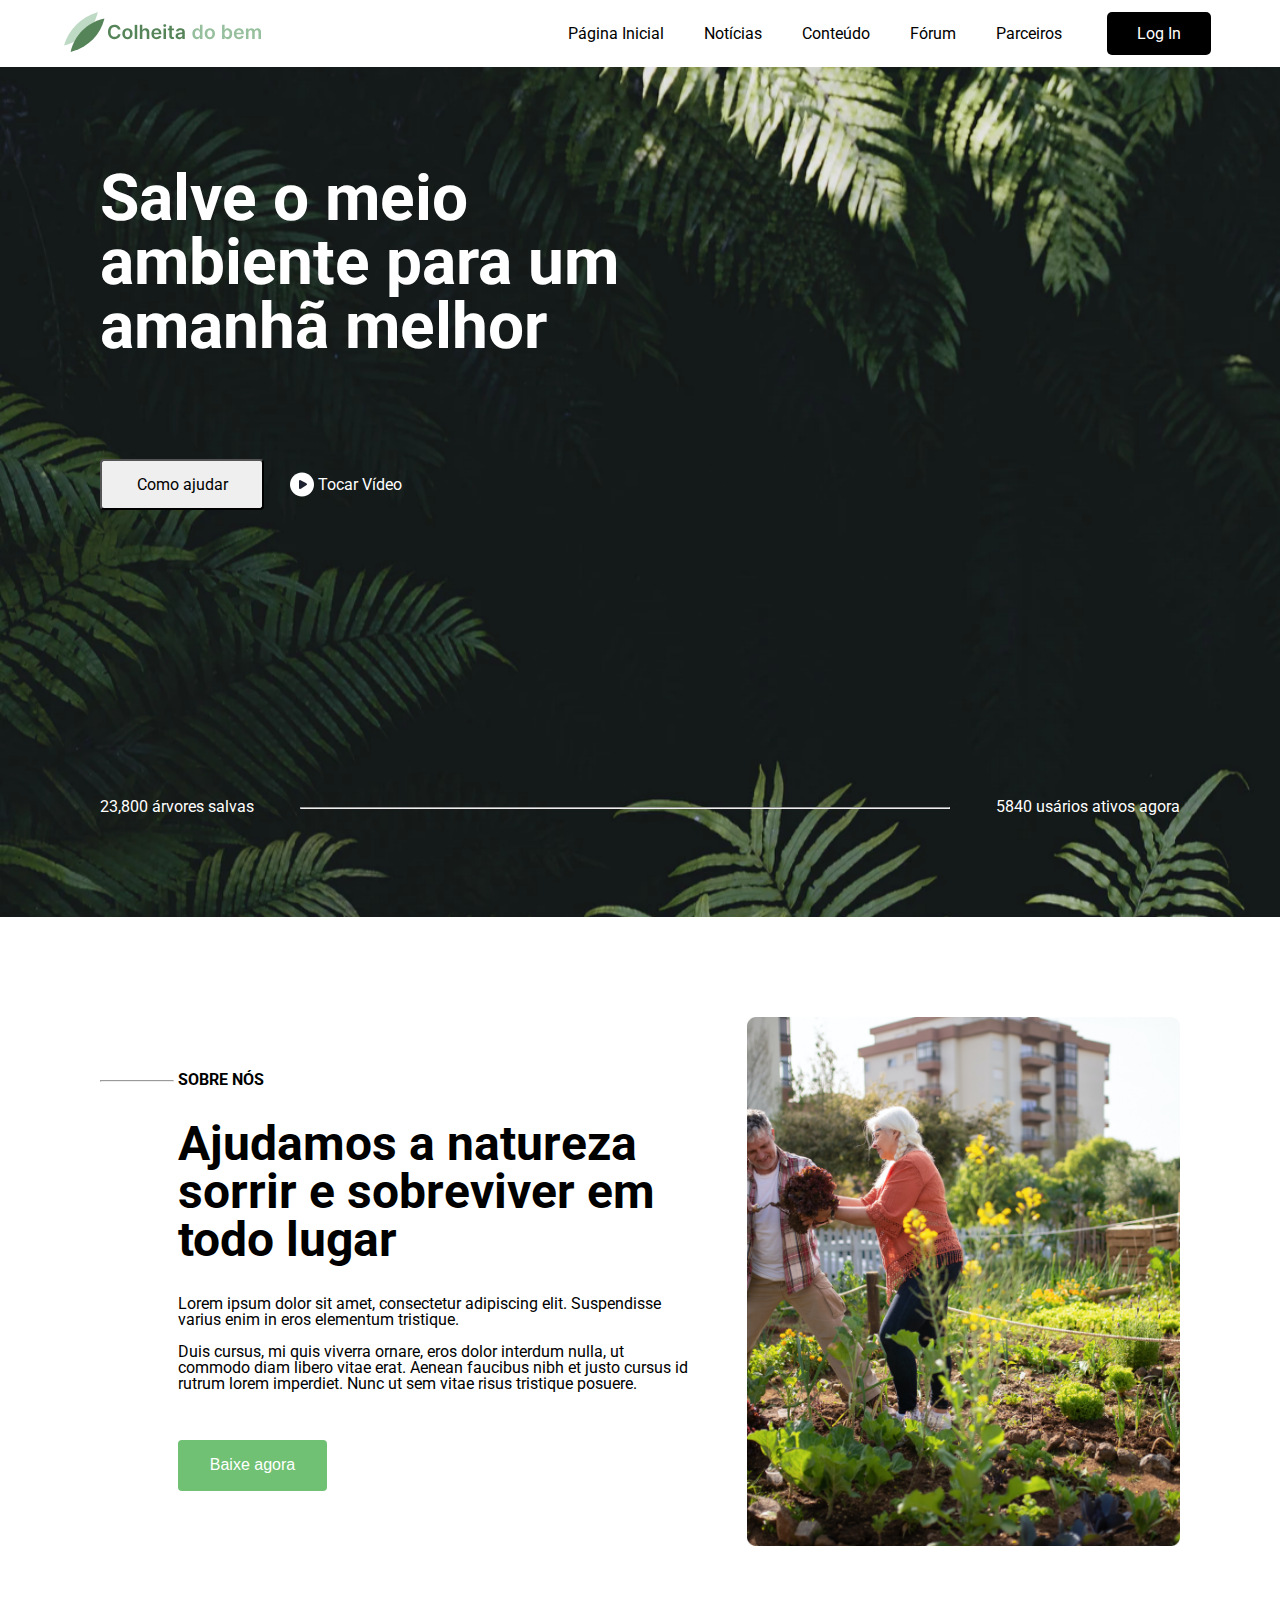
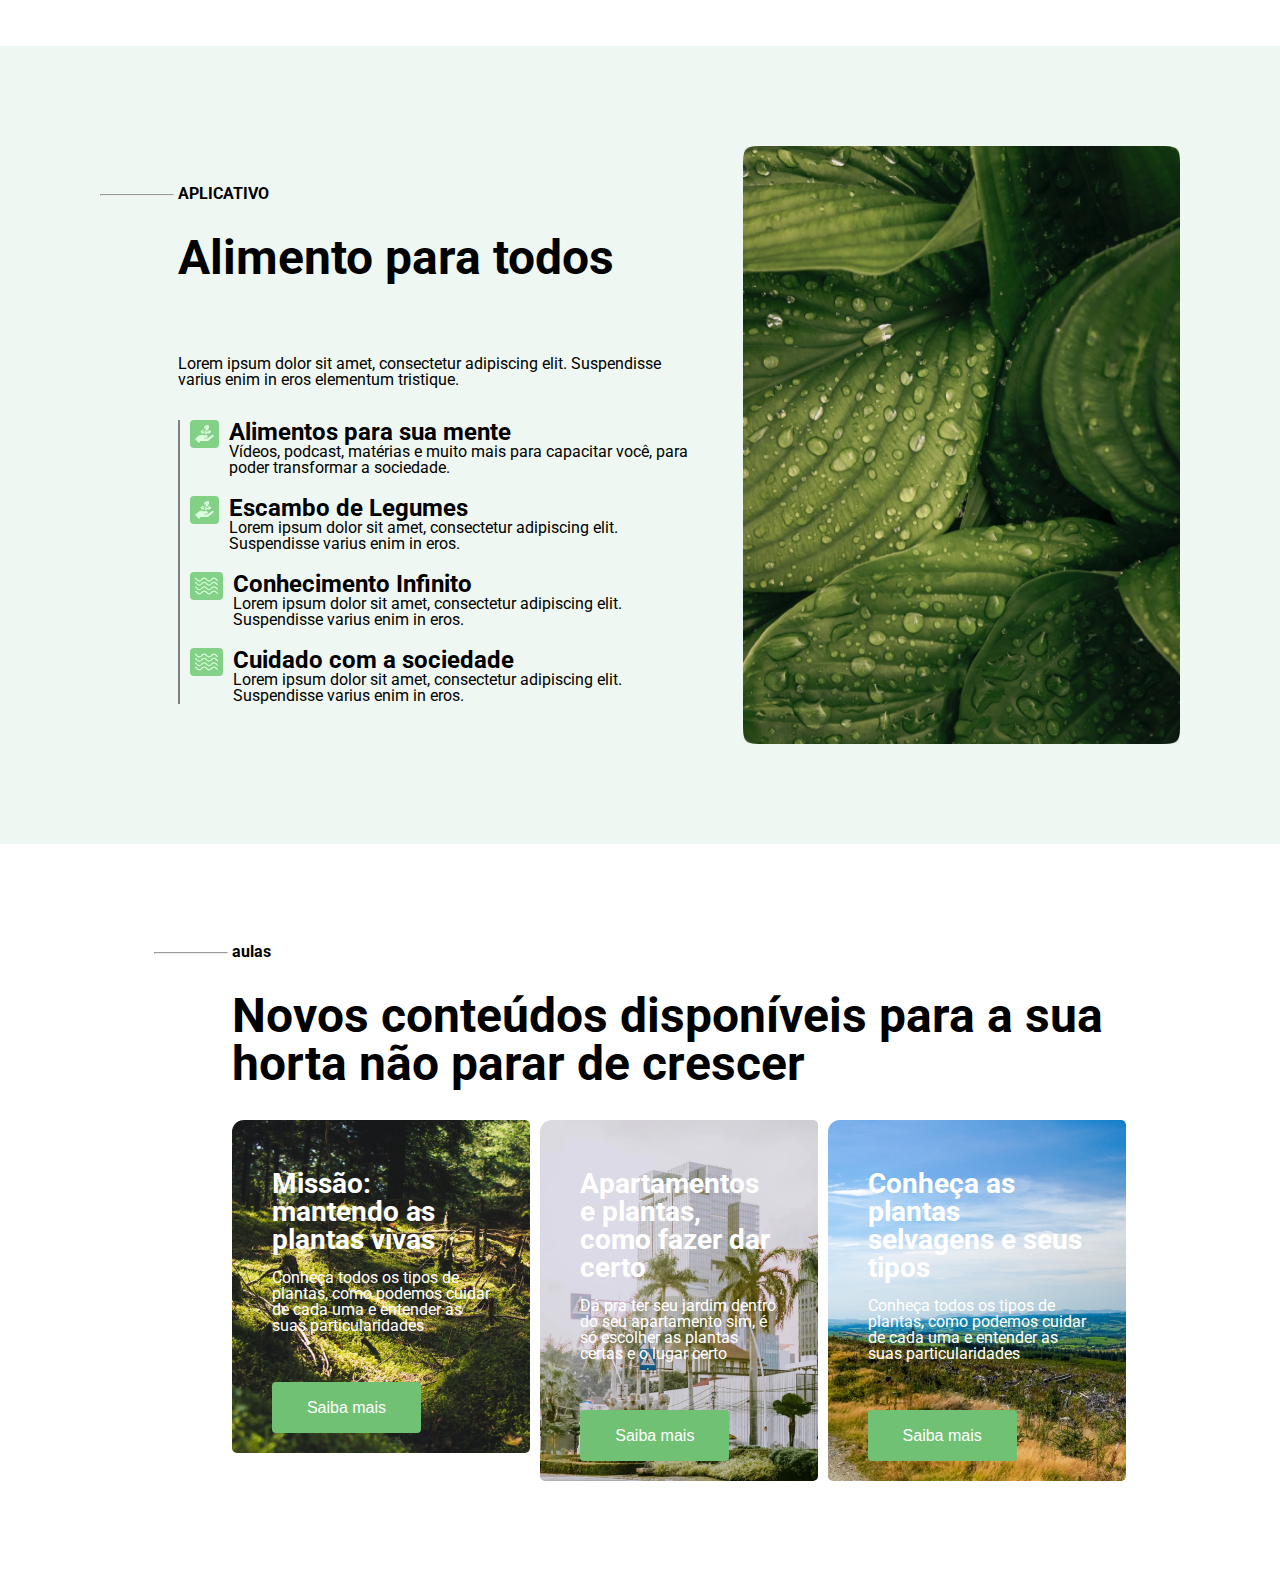
==== index.html @ b27b4b93 "initial commit" ====
<!DOCTYPE html>
<html lang="pt-br">

<head>
    <meta charset="UTF-8">
    <meta http-equiv="X-UA-Compatible" content="IE=edge">
    <meta name="viewport" content="width=device-width, initial-scale=1.0">
    <title>Colheita do Bem</title>
    <link rel="preconnect" href="https://fonts.googleapis.com">
    <link rel="preconnect" href="https://fonts.gstatic.com" crossorigin>
    <link href="https://fonts.googleapis.com/css2?family=Roboto:ital,wght@0,300;0,700;1,300;1,700&display=swap"
        rel="stylesheet">
    <link rel="stylesheet" href="./style/reset.css">
    <link rel="stylesheet" href="./style/style.css">
</head>

<body>
    <section class="header">
        <header>
            <div class="logo">
                <img src="./assets/logo.svg" alt="Colheita do Bem">
            </div>
            <nav class="header__menu__wrapper">
                <ul class="header__menu">
                    <li class="header__menu__item">Página Inicial</li>
                    <li class="header__menu__item">Notícias</li>
                    <li class="header__menu__item">Conteúdo</li>
                    <li class="header__menu__item">Fórum</li>
                    <li class="header__menu__item">Parceiros</li>
                    <li class="header__menu__item login">Log In</li>
                </ul>
            </nav>
        </header>
    </section>
    <section>
        <div class="hero__wrapper">
            <div class="hero">
                <h1>Salve o meio ambiente para um amanhã melhor</h1>
                <div class="hero__buttons">
                    <button>Como ajudar</button>
                    <button class="play_video">
                        <img src="./assets/play_icon.svg" alt="">
                        Tocar Vídeo
                    </button>
                </div>
            </div>
            <div class="hero__line">
                <p>23,800 árvores salvas</p>
                <hr width="60%">
                <p>5840 usários ativos agora</p>
            </div>
        </div>
    </section>
    <section class="sobre-nos__wrapper">
        <div class="sobre-nos">
            <div class="respiro">
                <hr width="72px">
            </div>
            <div class="sobre-nos__textos">
                <h3>SOBRE NÓS</h3>
                <h1>Ajudamos a natureza sorrir e sobreviver em todo lugar</h1>
                <p>Lorem ipsum dolor sit amet, consectetur adipiscing elit. Suspendisse varius enim in eros elementum
                    tristique.</p>
                <br>
                <p>Duis cursus, mi quis viverra ornare, eros dolor interdum nulla, ut commodo diam libero vitae erat.
                    Aenean faucibus nibh et justo cursus id rutrum lorem imperdiet. Nunc ut sem vitae risus tristique
                    posuere.</p>
                <button>Baixe agora</button>
            </div>

        </div>
        <div class="sobre-nos__imagem">
            <img src="./assets/foto-sobre-nos.png" alt="Idosa caucasiana segurando um pé de alface">
        </div>
    </section>
    <section class="aplicativo__wrapper">
        <div class="aplicativo">
            <div class="respiro">
                <hr width="72px">
            </div>
            <div class="aplicativo__textos">
                <h3>APLICATIVO</h3>
                <h1>Alimento para todos</h1>
                <p>Lorem ipsum dolor sit amet, consectetur adipiscing elit. Suspendisse varius enim in eros elementum
                    tristique.</p>
                <ul>
                    <li><img src="./assets/plant-icon.svg" alt="">
                        <div class="aplicativo__textos__item">
                            <h4>Alimentos para sua mente</h4><span>Vídeos, podcast, matérias e muito mais para capacitar
                                você, para poder transformar a sociedade.</span>
                        </div>
                    </li>
                    <li><img src="./assets/plant-icon.svg" alt="">
                        <div class="aplicativo__textos__item">
                            <h4>Escambo de Legumes</h4><span>Lorem ipsum dolor sit amet, consectetur adipiscing elit.
                                Suspendisse varius enim in eros.</span>
                        </div>
                    </li>
                    <li><img src="./assets/water-icon.svg" alt="">
                        <div class="aplicativo__textos__item">
                            <h4>Conhecimento Infinito</h4><span>Lorem ipsum dolor sit amet, consectetur adipiscing elit.
                                Suspendisse varius enim in eros.</span>
                        </div>
                    </li>
                    <li><img src="./assets/water-icon.svg" alt="">
                        <div class="aplicativo__textos__item">
                            <h4>Cuidado com a sociedade</h4><span>Lorem ipsum dolor sit amet, consectetur adipiscing elit.
                                Suspendisse varius enim in eros.</span>
                        </div>
                    </li>
                </ul>
            </div>

        </div>
        <div class="aplicativo__imagem">
            <img src="./assets/fotos_aplicativo.png" alt="Folhas verde escuras com gotas de água">
        </div>
    </section>
    <section class="aulas__wrapper">
        <div class="aulas">
            <div class="respiro">
                <hr width="72px">
            </div>
            <div class="aulas__textos">
                <h3>aulas</h3>
                <h1>Novos conteúdos disponíveis para a sua horta não parar de crescer</h1>
                
                <ul>
                    <li>
                        <div class="aulas__textos__item aula1">
                            <h4>Missão: mantendo as plantas vivas</h4>
                            <p>Conheça todos os tipos de plantas, como podemos cuidar de cada uma e entender as suas particularidades</p>
                                <button>Saiba mais</button>
                        </div>
                    </li>
                    <li>
                        <div class="aulas__textos__item aula2">
                            <h4>Apartamentos e plantas, como fazer dar certo</h4>
                            <p>Dá pra ter seu jardim dentro do seu apartamento sim, é só escolher as plantas certas e o lugar certo</p>
                                <button>Saiba mais</button>
                        </div>
                    </li>
                    <li>
                        <div class="aulas__textos__item aula3">
                            <h4>Conheça as plantas selvagens e seus tipos</h4>
                            <p>Conheça todos os tipos de plantas, como podemos cuidar de cada uma e entender as suas particularidades</p>
                                <button>Saiba mais</button>
                        </div>
                    </li>
                </ul>
            </div>

        </div>
    </section>
    <section></section>
    <section></section>
    <section></section>
    <section></section>
    <section class="footer"></section>
</body>

</html>
---- style/style.css ----
body {
    font-family: 'Roboto', sans-serif;
}

header {
    display: flex;
    width: 90%;
    height: 67px;
    justify-content: space-between;
    align-items: center;

}

.header {
    display: flex;
    justify-content: center;
}

.header__menu {
    display: flex;
    gap: 40px;
}

.header__menu__item {
    text-decoration: none;
    list-style: none;
    display: flex;
    align-items: center;
}

.header__menu__item.login {
    background-color: black;
    color: #FFF;
    margin: 5px;
    border-radius: 5px;
    width: 104px;
    height: 43px;
    justify-content: center;

}

/* HERO */
.hero__wrapper {
    background-image: url('../assets/bg_image.png');
    height: 650px;
    background-size: cover;
    background-repeat: no-repeat;
    display: flex;
    flex-direction: column;
    justify-content: space-between;
}

.hero h1 {
    font-size: 64px;
    width: 640px;
    color: #FFF;
    font-weight: 700;
    margin-bottom: 100px;
}

.hero button {
    font-size: 16px;
    width: 164px;
    height: 51px;
    font-family: 'Roboto';
    border-radius: 4px;
}

.hero .hero__buttons {
    display: flex;
}

.hero button.play_video {
    background: none;
    color: #FFF;
    border: none;
    display: inline-flex;
    align-items: center;
    justify-content: center;
    gap: 4px;

}

.hero__wrapper {
    padding: 100px;
}

.hero__line {
    display: flex;
    color: #FFF;
}

/* SOBRE NÓS  e APLICATIVO*/
.sobre-nos__wrapper,
.aplicativo__wrapper, .aulas__wrapper {
    display: flex;
    justify-content: center;
    gap: 5%;
    padding: 100px;
    align-items: center;
}

.sobre-nos,
.aplicativo, .aulas {
    display: flex;
    height: fit-content;
    width: 60%;
}

.sobre-nos__textos h3,
.aplicativo__textos h3,
.aulas__textos h3 {
    font-size: 16px;
    font-weight: 700;
    margin-bottom: 32px;
}

.sobre-nos__textos h1,
.aplicativo__textos h1,
.aulas__textos h1 {
    font-size: 48px;
    font-weight: 700;
    margin-bottom: 32px;
}

.sobre-nos__textos p,
.aplicativo__textos p,
.aulas__textos p {
    font-size: 16px;
}

.sobre-nos__textos button,
.aulas__textos button {
    background: #70C174;
    color: #FFF;
    border: none;
    width: 149px;
    height: 51px;
    font-size: 16px;
    border-radius: 4px;
    margin-top: 48px;
}

.sobre-nos__imagem, .aplicativo__imagem, .aulas__imagem{
    display: flex;
}
.sobre-nos__imagem img, .aplicativo__imagem img{
    width: 100%;
}

.aplicativo__wrapper {
    background-color: #EFF7F2;
    ;
}

.aplicativo__textos ul {
    border-left: 2px solid grey;
    display: flex;
    gap: 20px;
    flex-direction: column;
    padding-left: 10px;
}

.aplicativo__textos img {
    color: #FFF;
    background-color: #83D187;
    height: 18px;
    padding: 5px;
    border-radius: 4px;
}

.aplicativo__textos li {
    display: flex;
    gap: 10px;
}

.aplicativo__textos__item h4 {
    font-weight: 700;
    font-size: 24px;
}

.aplicativo__textos__item span {
    font-size: 16px;
}
.aplicativo__textos h1{
    margin-bottom: 74px;
}
.aplicativo__textos p{
    margin-bottom: 32px;
}

.respiro {
    margin-right: 4px;
}

.aulas__textos ul{
    display: flex;
    gap: 10px;
}
.aulas__textos li {
    color: #FFF;
}
.aula1{
    background-image: url(../assets/aula1.png);
}
.aula2{
    background-image: url(../assets/aula2.png);
}
.aula3{
    background-image: url(../assets/aula3.png);
}

.aulas{
    width: 90%;
}
.aulas__textos__item{
    padding: 50px 40px 20px;
    border-radius: 5px;
}
.aulas__textos__item h4{
    font-size: 28px;
    font-weight: 700;
    margin-bottom: 16px;
}
.aulas__textos__item p{
    font-size: 16px;
}
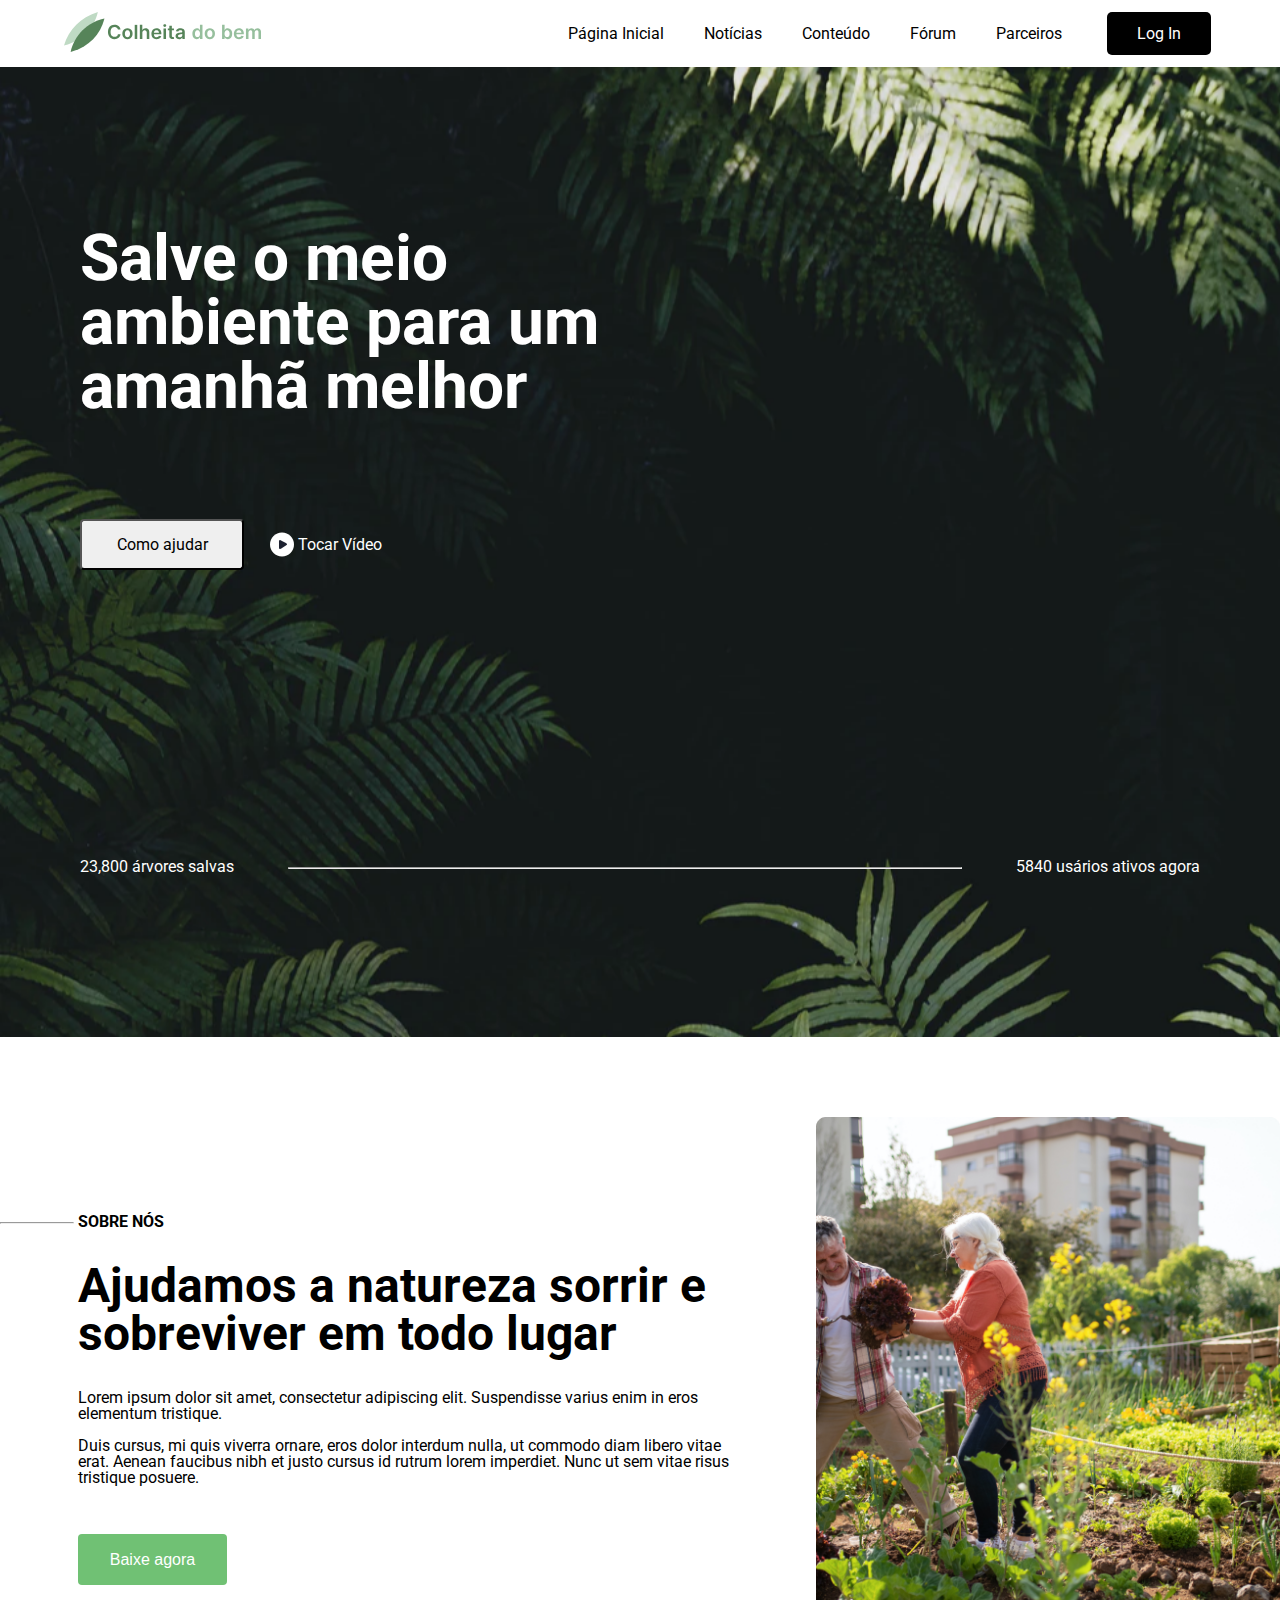
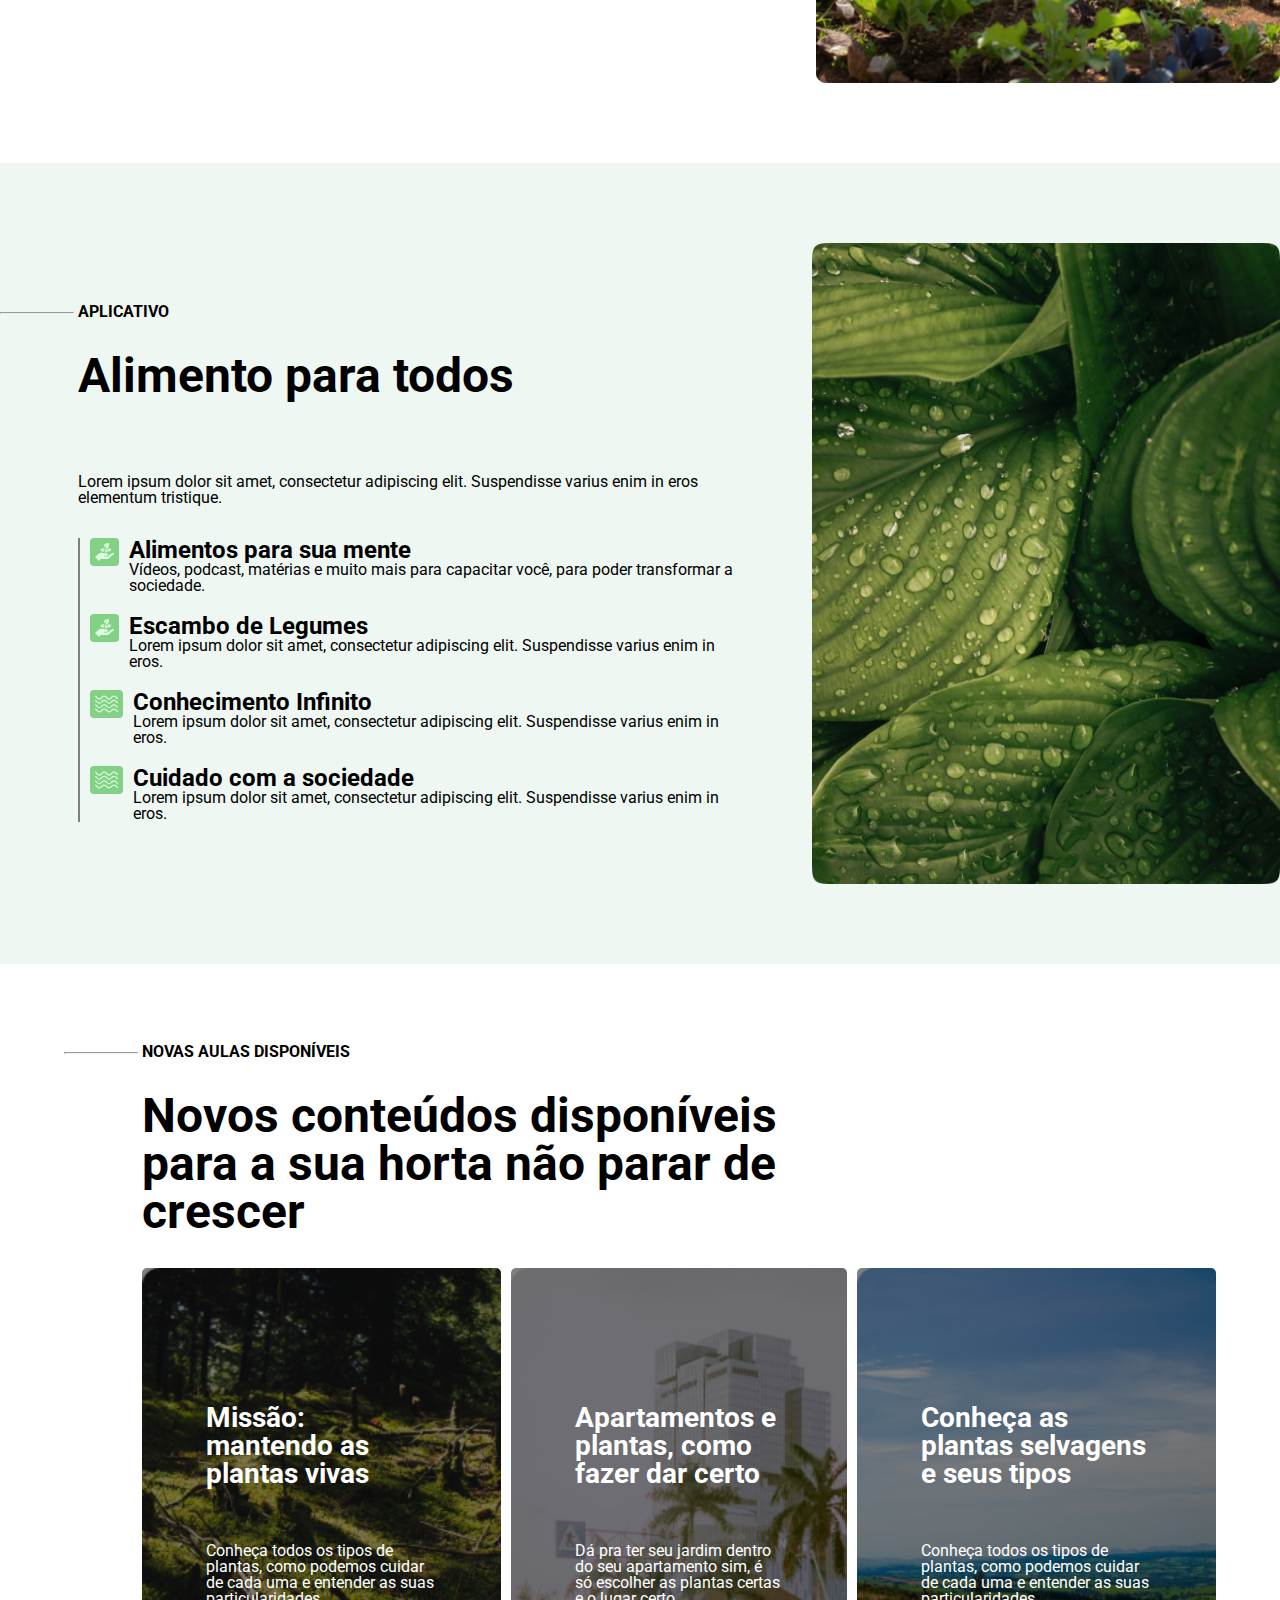
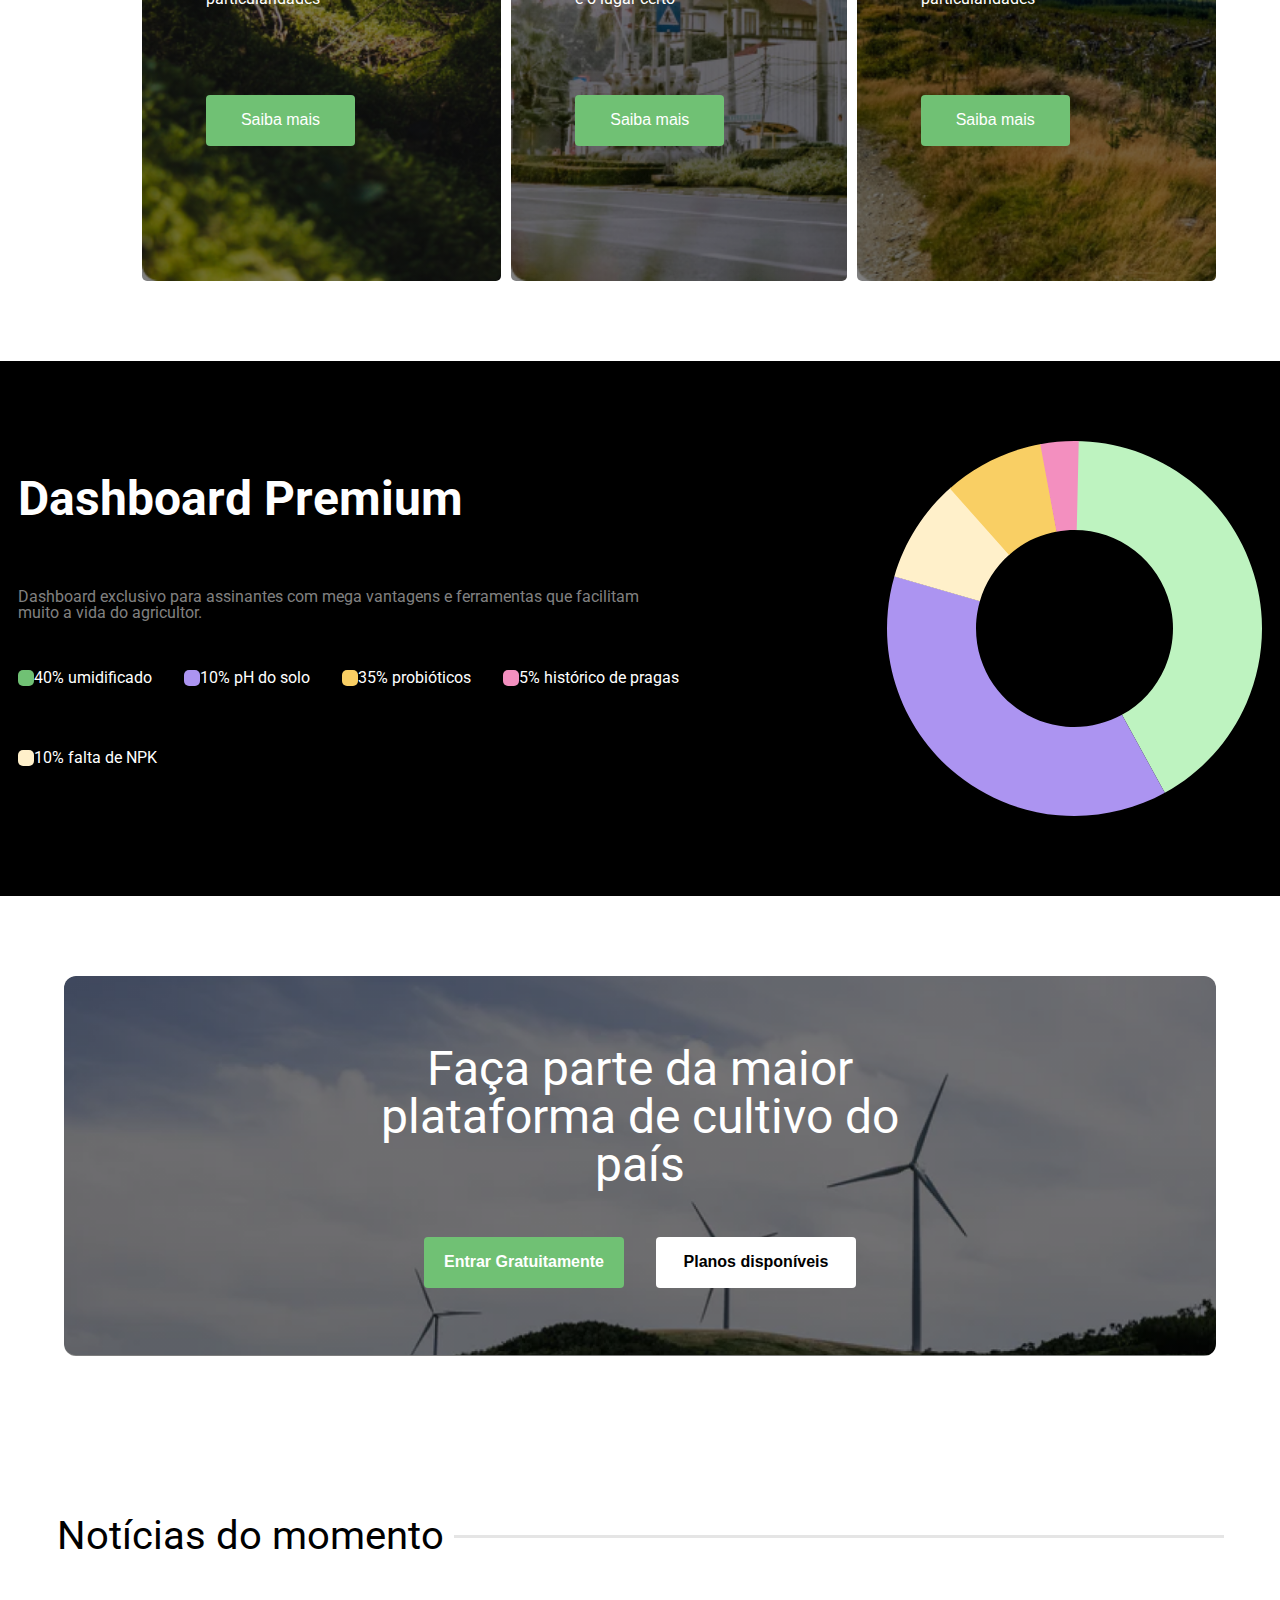
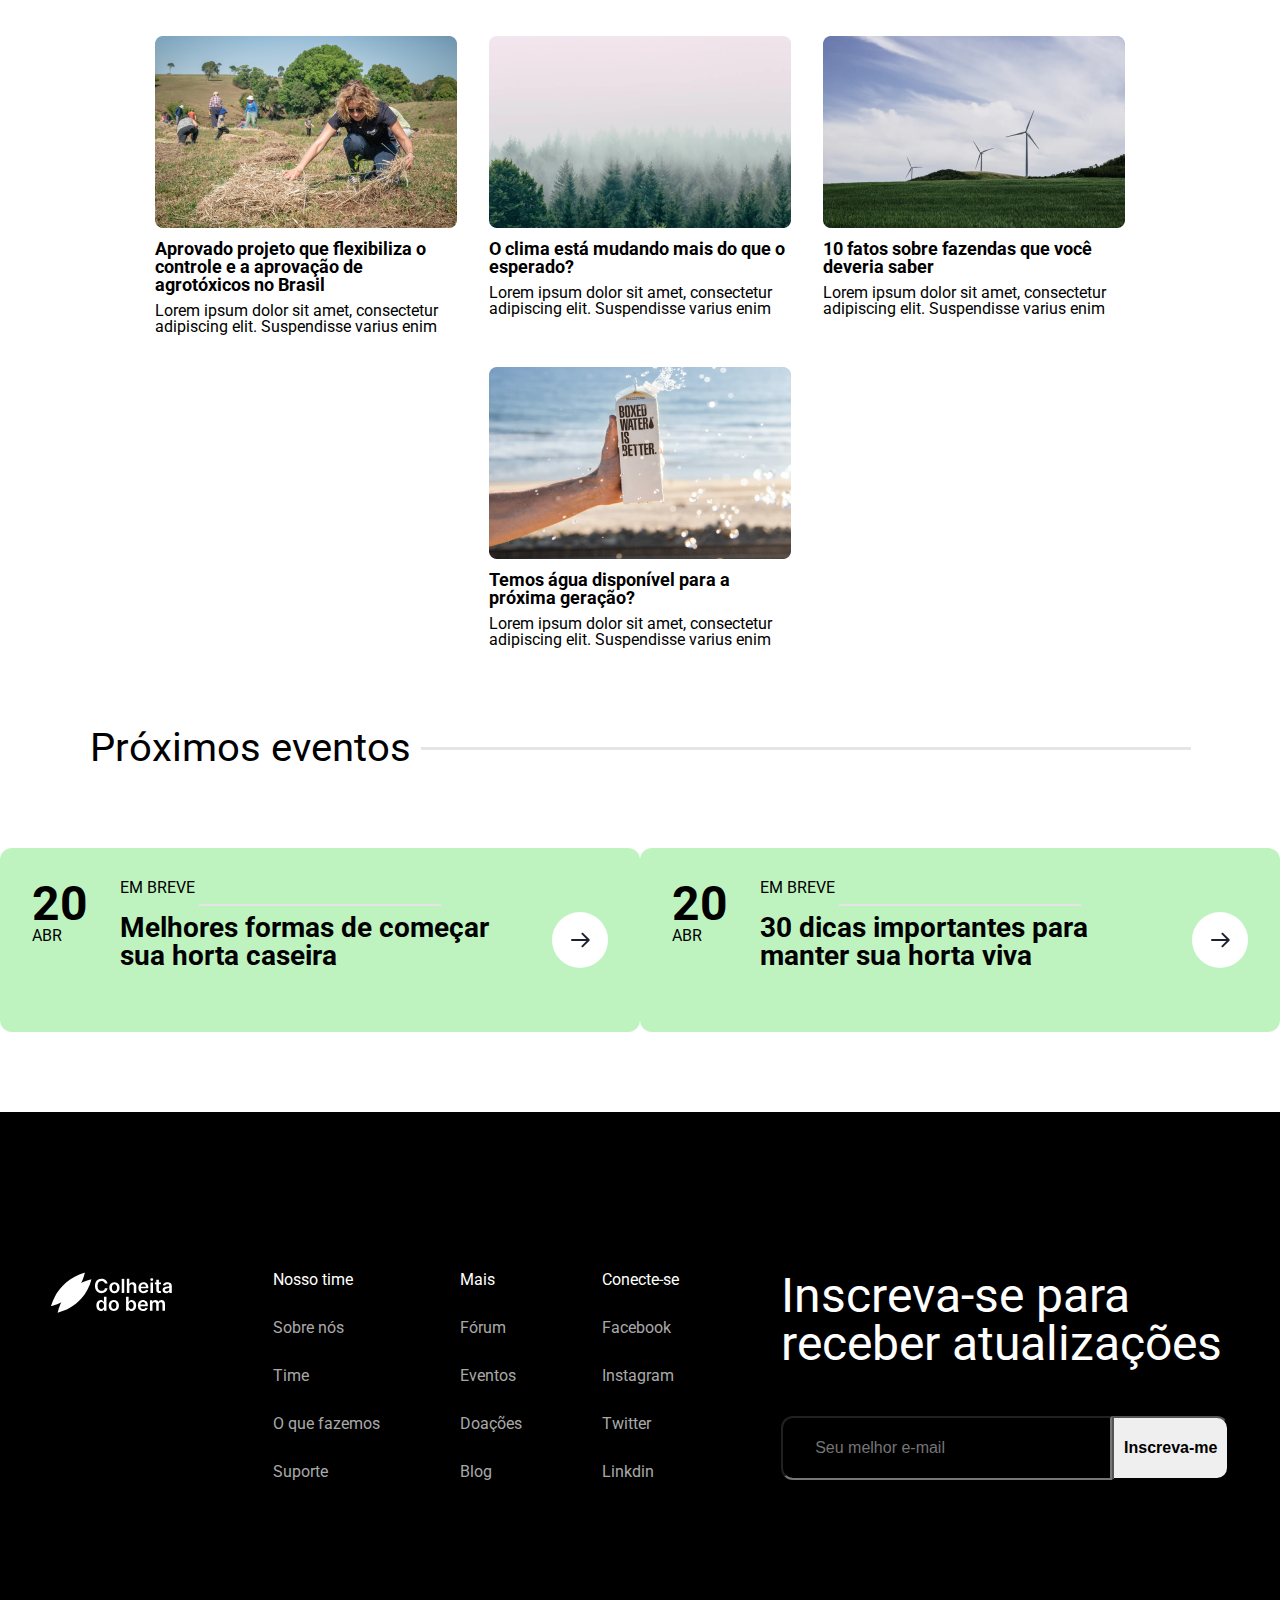
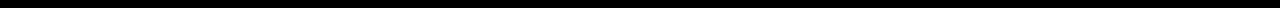
==== commit 9903aefc: "primeira pagina finalizando front" ====
--- a/index.html
+++ b/index.html
@@ -104,7 +104,8 @@
                     </li>
                     <li><img src="./assets/water-icon.svg" alt="">
                         <div class="aplicativo__textos__item">
-                            <h4>Cuidado com a sociedade</h4><span>Lorem ipsum dolor sit amet, consectetur adipiscing elit.
+                            <h4>Cuidado com a sociedade</h4><span>Lorem ipsum dolor sit amet, consectetur adipiscing
+                                elit.
                                 Suspendisse varius enim in eros.</span>
                         </div>
                     </li>
@@ -122,29 +123,32 @@
                 <hr width="72px">
             </div>
             <div class="aulas__textos">
-                <h3>aulas</h3>
+                <h3>NOVAS AULAS DISPONÍVEIS</h3>
                 <h1>Novos conteúdos disponíveis para a sua horta não parar de crescer</h1>
-                
+
                 <ul>
                     <li>
                         <div class="aulas__textos__item aula1">
                             <h4>Missão: mantendo as plantas vivas</h4>
-                            <p>Conheça todos os tipos de plantas, como podemos cuidar de cada uma e entender as suas particularidades</p>
-                                <button>Saiba mais</button>
+                            <p>Conheça todos os tipos de plantas, como podemos cuidar de cada uma e entender as suas
+                                particularidades</p>
+                            <button>Saiba mais</button>
                         </div>
                     </li>
                     <li>
                         <div class="aulas__textos__item aula2">
                             <h4>Apartamentos e plantas, como fazer dar certo</h4>
-                            <p>Dá pra ter seu jardim dentro do seu apartamento sim, é só escolher as plantas certas e o lugar certo</p>
-                                <button>Saiba mais</button>
+                            <p>Dá pra ter seu jardim dentro do seu apartamento sim, é só escolher as plantas certas e o
+                                lugar certo</p>
+                            <button>Saiba mais</button>
                         </div>
                     </li>
                     <li>
                         <div class="aulas__textos__item aula3">
                             <h4>Conheça as plantas selvagens e seus tipos</h4>
-                            <p>Conheça todos os tipos de plantas, como podemos cuidar de cada uma e entender as suas particularidades</p>
-                                <button>Saiba mais</button>
+                            <p>Conheça todos os tipos de plantas, como podemos cuidar de cada uma e entender as suas
+                                particularidades</p>
+                            <button>Saiba mais</button>
                         </div>
                     </li>
                 </ul>
@@ -152,11 +156,170 @@
 
         </div>
     </section>
-    <section></section>
-    <section></section>
-    <section></section>
-    <section></section>
-    <section class="footer"></section>
+    <section class="dashboard__wrapper">
+        <div class="dashboard">
+            <div class="dashboard__textos">
+                <h1>Dashboard Premium</h1>
+                <p>Dashboard exclusivo para assinantes com mega vantagens e ferramentas que facilitam muito a vida do
+                    agricultor.</p>
+                <ul>
+                    <li class="dashboard__textos__item">
+                        <div class="dashboard___item__spam spam1">
+                        </div> 40% umidificado
+                    </li>
+                    <li class="dashboard__textos__item">
+                        <div class="dashboard___item__spam spam2">
+                        </div> 10% pH do solo
+                    </li>
+                    <li class="dashboard__textos__item">
+                        <div class="dashboard___item__spam spam3">
+                        </div> 35% probióticos
+                    </li>
+                    <li class="dashboard__textos__item">
+                        <div class="dashboard___item__spam spam4">
+                        </div> 5% histórico de pragas
+                    </li>
+                    <li class="dashboard__textos__item">
+                        <div class="dashboard___item__spam spam5">
+                        </div> 10% falta de NPK
+                    </li>
+                </ul>
+            </div>
+            <div class="dashboard__imagem">
+                <img src="./assets/Chart.svg" alt="">
+            </div>
+        </div>
+    </section>
+    <section class="planos__wrapper">
+        <div class="planos">
+            <h1>Faça parte da maior plataforma de cultivo do país</h1>
+            <div class="planos__botoes">
+                <button>
+                    Entrar Gratuitamente
+                </button>
+                <button>
+                    Planos disponíveis
+                </button>
+            </div>
+        </div>
+    </section>
+    <section class="noticias__wrapper">
+        <div class="noticias__header">
+            <h1>
+                Notícias do momento
+            </h1>
+            <hr width="60%" color="#E5E5E5">
+        </div>
+        <div class="noticias__thumb">
+            <ul>
+                <li>
+                    <a href="">
+                        <img src="./assets/thumbnail1.png" alt="">
+                        <h2>Aprovado projeto que flexibiliza o controle e a aprovação de agrotóxicos no Brasil</h2>
+                        <p>Lorem ipsum dolor sit amet, consectetur adipiscing elit. Suspendisse varius enim</p>
+                    </a>
+                </li>
+                <li>
+                    <a href="">
+                        <img src="./assets/thumbnail2.png" alt="">
+                        <h2>O clima está mudando mais do que o esperado? </h2>
+                        <p>Lorem ipsum dolor sit amet, consectetur adipiscing elit. Suspendisse varius enim</p>
+                    </a>
+                </li>
+                <li>
+                    <a href="">
+                        <img src="./assets/thumbnail3.png" alt="">
+                        <h2>10 fatos sobre fazendas que você deveria saber</h2>
+                        <p>Lorem ipsum dolor sit amet, consectetur adipiscing elit. Suspendisse varius enim</p>
+                    </a>
+                </li>
+                <li>
+                    <a href="">
+                        <img src="./assets/thumbnail4.png" alt="">
+                        <h2>Temos água disponível para a próxima geração?</h2>
+                        <p>Lorem ipsum dolor sit amet, consectetur adipiscing elit. Suspendisse varius enim</p>
+                    </a>
+                </li>
+            </ul>
+        </div>
+    </section>
+    <section class="eventos__wrapper">
+        <div class="eventos">
+            <h1>
+                Próximos eventos
+            </h1>
+            <hr width="60%" color="#E5E5E5">
+        </div>
+        <div class="eventos__cards">
+            <div class="evento__cards__item">
+                <div class="card__data">
+                    <p class="card__data__dia">20</p>
+                    <p class="card__data__mes">ABR</p>
+                </div>
+                <div class="card__evento">
+                    <div class="embreve">
+                        <p>EM BREVE</p>
+                        <hr width="60%" color="#E5E5E5">
+                    </div>
+                    <h2>Melhores formas de começar sua horta caseira</h2>
+                </div>
+                <div class="card__botao">
+                    <img src="./assets/arrow-button.svg" alt="">
+                </div>
+            </div>
+            <div class="evento__cards__item">
+                <div class="card__data">
+                    <p class="card__data__dia">20</p>
+                    <p class="card__data__mes">ABR</p>
+                </div>
+                <div class="card__evento">
+                    <div class="embreve">
+                        <p>EM BREVE</p>
+                        <hr width="60%" color="#E5E5E5">
+                    </div>
+                    <h2>30 dicas importantes para manter sua horta viva</h2>
+                </div>
+                <div class="card__botao">
+                    <img src="./assets/arrow-button.svg" alt="">
+                </div>
+            </div>
+        </div>
+    </section>
+    <section class="footer">
+        <div class="logo">
+            <img src="./assets/logo-branco.svg" alt="">
+        </div>
+        <div class="mapa">
+            <ul>
+                <li>Nosso time</li>
+                <li>Sobre nós</li>
+                <li>Time</li>
+                <li>O que fazemos</li>
+                <li>Suporte</li>
+            </ul>
+            <ul>
+                <li>Mais</li>
+                <li>Fórum</li>
+                <li>Eventos</li>
+                <li>Doações</li>
+                <li>Blog</li>
+            </ul>
+            <ul>
+                <li>Conecte-se</li>
+                <li>Facebook</li>
+                <li>Instagram</li>
+                <li>Twitter</li>
+                <li>Linkdin</li>
+            </ul>
+        </div>
+        <div class="newsletter">
+            <h2>Inscreva-se para receber atualizações</h2>
+            <div class="input">
+                <input type="text" placeholder="Seu melhor e-mail">
+                <button>Inscreva-me</button>
+            </div>
+        </div>
+    </section>
 </body>
 
 </html>--- a/style/style.css
+++ b/style/style.css
@@ -48,6 +48,8 @@
     display: flex;
     flex-direction: column;
     justify-content: space-between;
+    padding: 10em 5em;
+
 }
 
 .hero h1 {
@@ -81,10 +83,6 @@
 
 }
 
-.hero__wrapper {
-    padding: 100px;
-}
-
 .hero__line {
     display: flex;
     color: #FFF;
@@ -92,16 +90,21 @@
 
 /* SOBRE NÓS  e APLICATIVO*/
 .sobre-nos__wrapper,
-.aplicativo__wrapper, .aulas__wrapper {
+.aplicativo__wrapper,
+.aulas__wrapper,
+.dashboard__wrapper,
+.planos__wrapper {
     display: flex;
     justify-content: center;
     gap: 5%;
-    padding: 100px;
+    padding: 5em 0;
     align-items: center;
 }
 
 .sobre-nos,
-.aplicativo, .aulas {
+.aplicativo,
+.aulas,
+.dashboard {
     display: flex;
     height: fit-content;
     width: 60%;
@@ -117,7 +120,8 @@
 
 .sobre-nos__textos h1,
 .aplicativo__textos h1,
-.aulas__textos h1 {
+.aulas__textos h1,
+.dashboard__textos h1 {
     font-size: 48px;
     font-weight: 700;
     margin-bottom: 32px;
@@ -125,12 +129,14 @@
 
 .sobre-nos__textos p,
 .aplicativo__textos p,
-.aulas__textos p {
+.aulas__textos p,
+.dashboard__textos p {
     font-size: 16px;
 }
 
 .sobre-nos__textos button,
-.aulas__textos button {
+.aulas__textos button,
+.planos__botoes button {
     background: #70C174;
     color: #FFF;
     border: none;
@@ -141,10 +147,16 @@
     margin-top: 48px;
 }
 
-.sobre-nos__imagem, .aplicativo__imagem, .aulas__imagem{
-    display: flex;
-}
-.sobre-nos__imagem img, .aplicativo__imagem img{
+.sobre-nos__imagem,
+.aplicativo__imagem,
+.aulas__imagem,
+.dashboard__imagem {
+    display: flex;
+}
+
+.sobre-nos__imagem img,
+.aplicativo__imagem img,
+.dashboard__imagem img {
     width: 100%;
 }
 
@@ -182,10 +194,12 @@
 .aplicativo__textos__item span {
     font-size: 16px;
 }
-.aplicativo__textos h1{
+
+.aplicativo__textos h1 {
     margin-bottom: 74px;
 }
-.aplicativo__textos p{
+
+.aplicativo__textos p {
     margin-bottom: 32px;
 }
 
@@ -193,35 +207,311 @@
     margin-right: 4px;
 }
 
-.aulas__textos ul{
+.aulas__textos ul {
     display: flex;
     gap: 10px;
 }
+
 .aulas__textos li {
     color: #FFF;
 }
-.aula1{
-    background-image: url(../assets/aula1.png);
-}
-.aula2{
-    background-image: url(../assets/aula2.png);
-}
-.aula3{
-    background-image: url(../assets/aula3.png);
-}
-
-.aulas{
+
+.aulas__textos h1 {
+    width: 60%;
+}
+
+.aula1 {
+    background-image: linear-gradient(rgba(0, 0, 0, 0.5),
+            rgba(0, 0, 0, 0.5)), url(../assets/aula1.png);
+}
+
+.aula2 {
+    background-image: linear-gradient(rgba(0, 0, 0, 0.5),
+            rgba(0, 0, 0, 0.5)), url(../assets/aula2.png);
+}
+
+.aula3 {
+    background-image: linear-gradient(rgba(0, 0, 0, 0.5),
+            rgba(0, 0, 0, 0.5)), url(../assets/aula3.png);
+}
+
+.aulas {
     width: 90%;
 }
-.aulas__textos__item{
-    padding: 50px 40px 20px;
+
+.aulas__textos__item {
     border-radius: 5px;
-}
-.aulas__textos__item h4{
+    background-size: cover;
+    background-repeat: no-repeat;
+    height: 421px;
+    padding: 6em 4em;
+    display: flex;
+    flex-direction: column;
+    justify-content: space-evenly;
+}
+
+.aulas__textos__item h4 {
     font-size: 28px;
     font-weight: 700;
     margin-bottom: 16px;
 }
-.aulas__textos__item p{
-    font-size: 16px;
-}+
+.aulas__textos__item p {
+    font-size: 16px;
+}
+
+/* DASHBOARD */
+.dashboard__wrapper {
+    background-color: #000;
+    color: #FFF;
+    justify-content: space-between;
+}
+
+.dashboard {
+    justify-content: space-around;
+    width: 100%;
+}
+
+.dashboard__textos {
+    display: flex;
+    flex-direction: column;
+    justify-content: space-evenly;
+}
+
+.dashboard__textos p {
+    width: 80%;
+    color: grey;
+}
+
+.dashboard__textos ul {
+    display: flex;
+    flex-wrap: wrap;
+    width: 80%;
+    gap: 2em;
+}
+
+.dashboard__textos li {
+    display: flex;
+    align-items: center;
+    margin: 1em 0;
+}
+
+.dashboard___item__spam {
+    width: 16px;
+    height: 16px;
+    border-radius: 5px;
+}
+
+.spam1 {
+    background-color: #70C174;
+}
+
+.spam2 {
+    background-color: #AC94F1;
+}
+
+.spam3 {
+    background-color: #F9CF64;
+}
+
+.spam4 {
+    background-color: #F38FBF;
+}
+
+.spam5 {
+    background-color: #FFF0CA;
+    ;
+}
+
+/* PLANOS */
+.planos__wrapper {
+    width: 100%;
+}
+
+.planos {
+    background-image: linear-gradient(rgba(0, 0, 0, 0.5),
+            rgba(0, 0, 0, 0.5)), url('../assets/foto_planos.png');
+    width: 1280px;
+    height: 380px;
+    display: flex;
+    flex-direction: column;
+    justify-content: center;
+    align-items: center;
+    border-radius: 12px;
+    width: 90%;
+    background-size: cover;
+    background-repeat: no-repeat;
+}
+
+.planos h1 {
+    font-size: 48px;
+    color: #FFF;
+    width: 50%;
+    text-align: center;
+}
+
+.planos__botoes {
+    display: flex;
+    gap: 2em;
+}
+
+.planos__botoes button {
+    font-weight: 700;
+    width: 200px;
+    height: 51px;
+}
+
+.planos__botoes button:last-child {
+    background-color: #FFF;
+    color: #000;
+    width: 200px;
+    height: 51px;
+}
+
+.planos__botoes button {
+    font-weight: 700;
+    width: 200px;
+    height: 51px;
+}
+
+/* NOTICIAS */
+.noticias__header,
+.eventos {
+    display: flex;
+    justify-content: center;
+    align-items: center;
+    gap: 10px;
+    margin: 5em 0;
+}
+
+.noticias__header h1,
+.eventos h1 {
+    font-size: 40px;
+}
+
+.noticias__header hr,
+.eventos hr {
+    height: 1px;
+    display: flex;
+    justify-content: center;
+    align-items: center;
+    margin: 0;
+}
+
+.noticias__thumb ul {
+    display: flex;
+    gap: 2em;
+    justify-content: center;
+    flex-wrap: wrap;
+}
+
+.noticias__thumb ul li {
+    width: 302px;
+}
+
+.noticias__thumb ul li a {
+    text-decoration: none;
+    color: #000;
+}
+
+.noticias__thumb ul li a h2 {
+    font-weight: 700;
+    font-size: 18px;
+    margin: 0.5em 0;
+}
+
+/* EVENTOS */
+.eventos__wrapper {
+    margin-bottom: 5em;
+}
+
+.eventos__cards {
+    display: flex;
+    justify-content: space-evenly;
+}
+
+.evento__cards__item {
+    background-color: #BEF3C0;
+    width: 620px;
+    height: 120px;
+    display: flex;
+    justify-content: space-around;
+    align-content: center;
+    padding: 2em;
+    gap: 2em;
+    border-radius: 12px;
+}
+
+.card__botao {
+    align-items: center;
+    display: flex;
+}
+
+.card__data__dia {
+    font-size: 48px;
+    font-weight: 700;
+}
+
+.card__data__mes {
+    font-size: 16px;
+}
+
+.card__evento .embreve p {
+    font-size: 16px;
+}
+
+.card__evento h2 {
+    font-size: 28px;
+    font-weight: 700;
+}
+
+/* FOOTER */
+.footer {
+    background: #000;
+    color: white;
+    display: flex;
+    justify-content: space-around;
+    padding-bottom: 5em;
+    align-items: flex-start;
+    padding-top: 10em;
+}
+
+.mapa {
+    display: flex;
+    gap: 5em;
+    color: darkgrey;
+}
+
+.mapa ul li:first-child {
+    color: #FFF;
+}
+
+.mapa ul li {
+    margin-bottom: 2em;
+}
+.newsletter{
+    width: 35%;
+}
+.newsletter h2{
+    font-size: 48px;
+}
+.newsletter .input{
+    width: 100%;
+    height: 64px;
+    display: flex;
+    margin: 3em 0;
+}
+.newsletter input{
+    width: 350px;
+    background: none;
+    padding: 0 2em;
+    border-radius: 12px 0 0 12px;
+    font-size: 16px;
+}
+
+.newsletter button{
+    width: 150px;
+    border-radius: 0 12px 12px 0;
+    font-size: 16px;
+    font-weight: 700;
+}
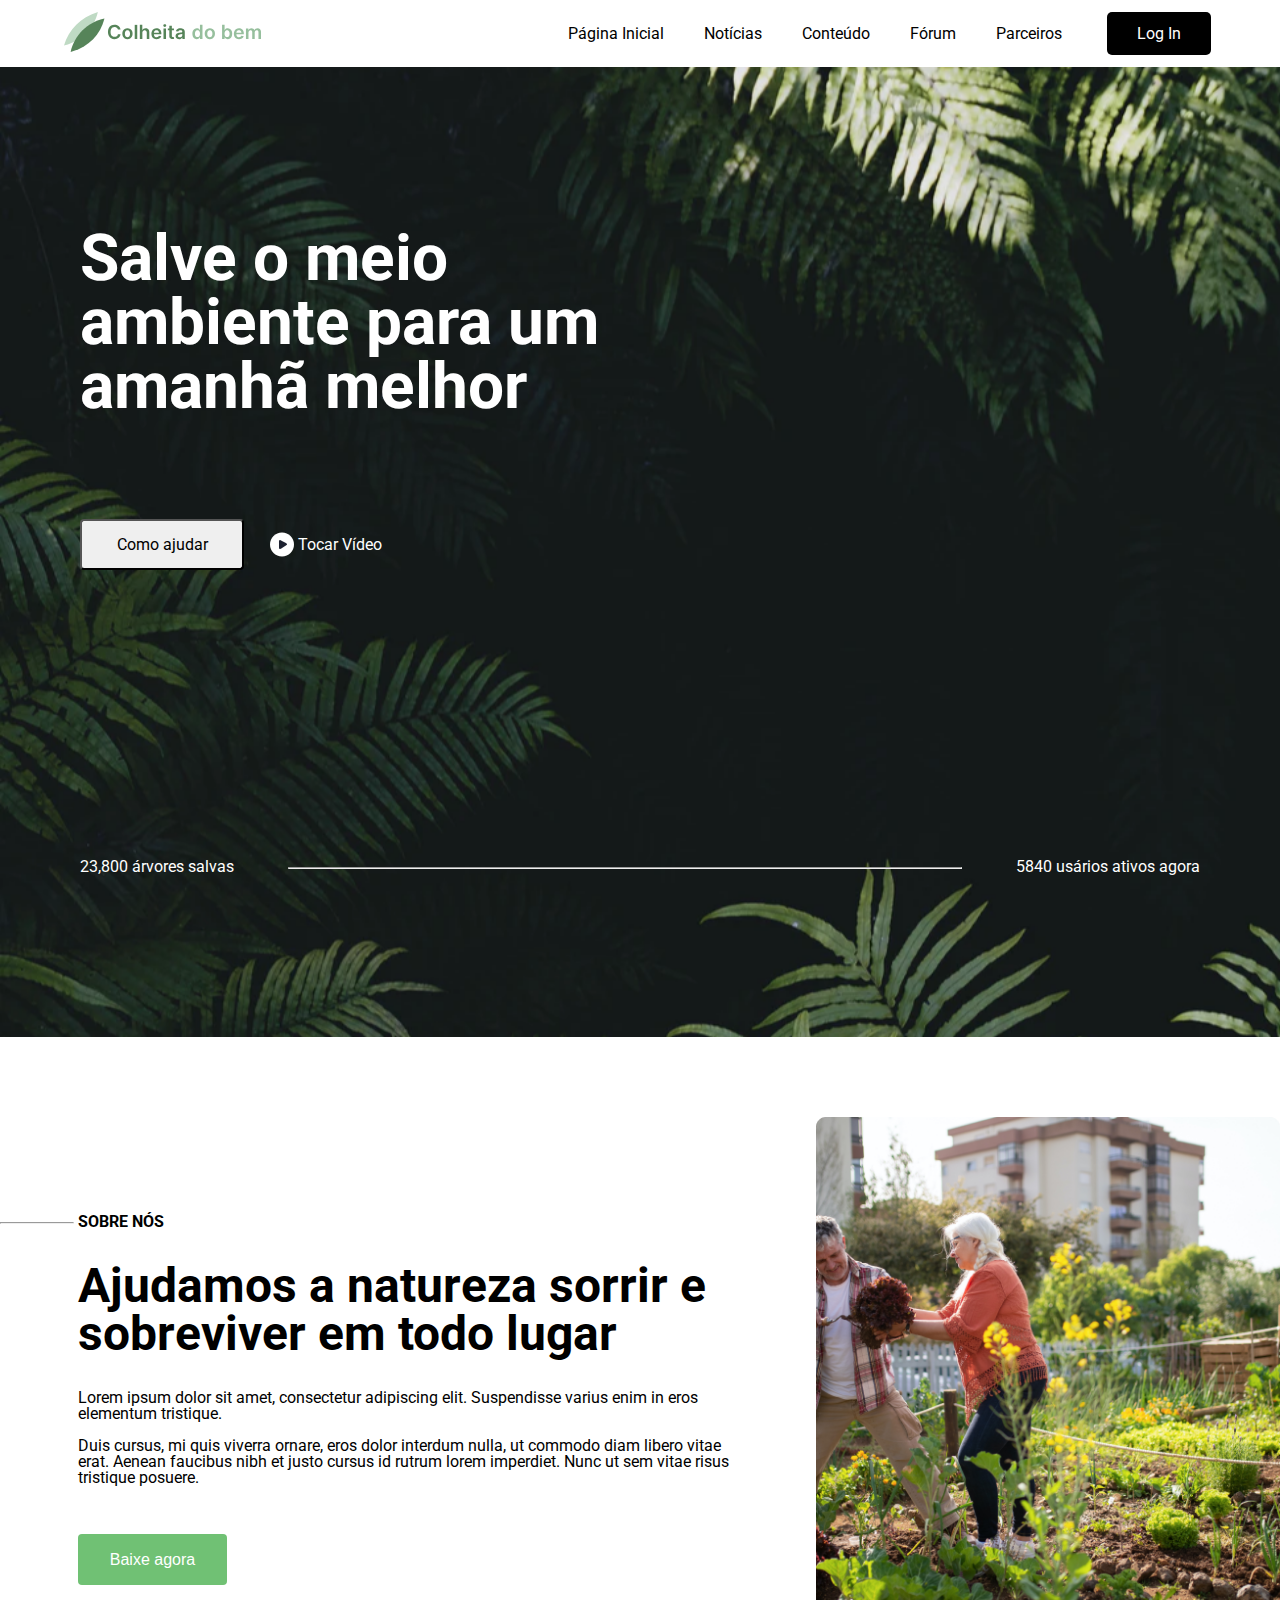
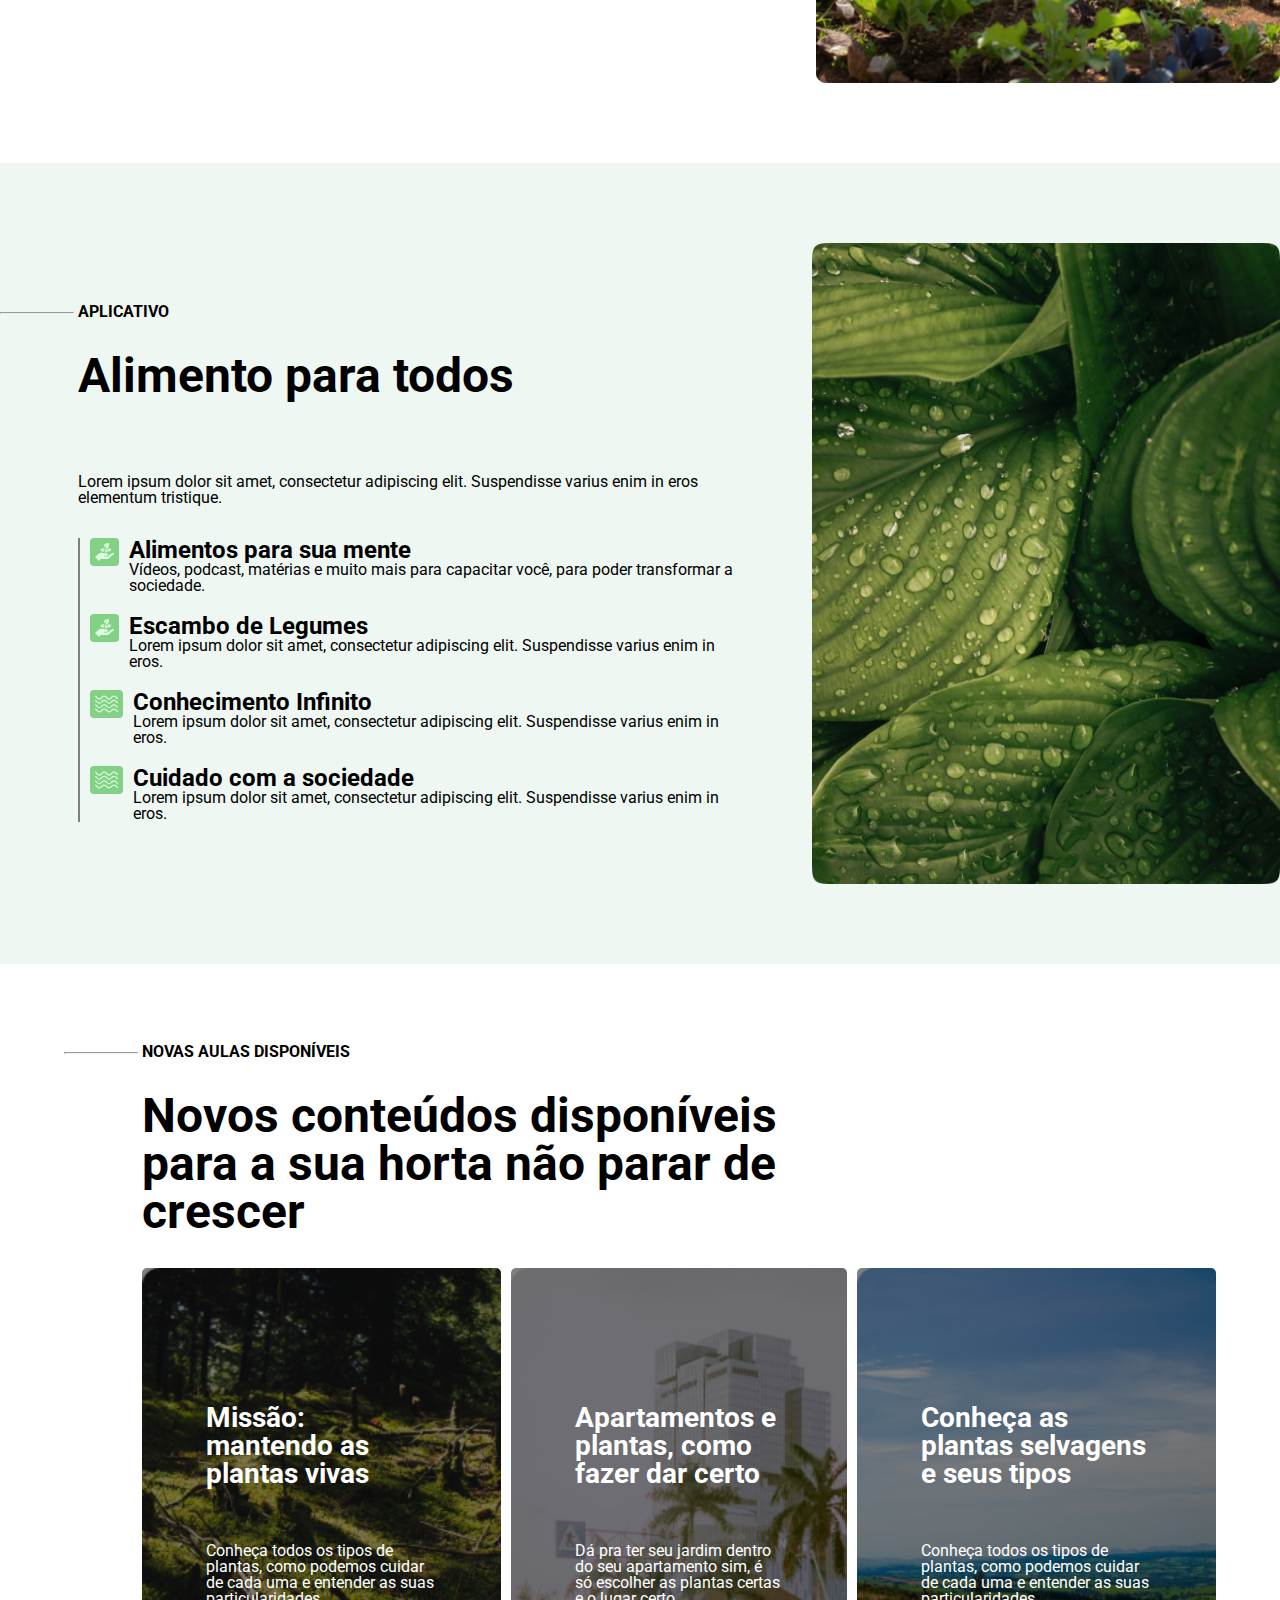
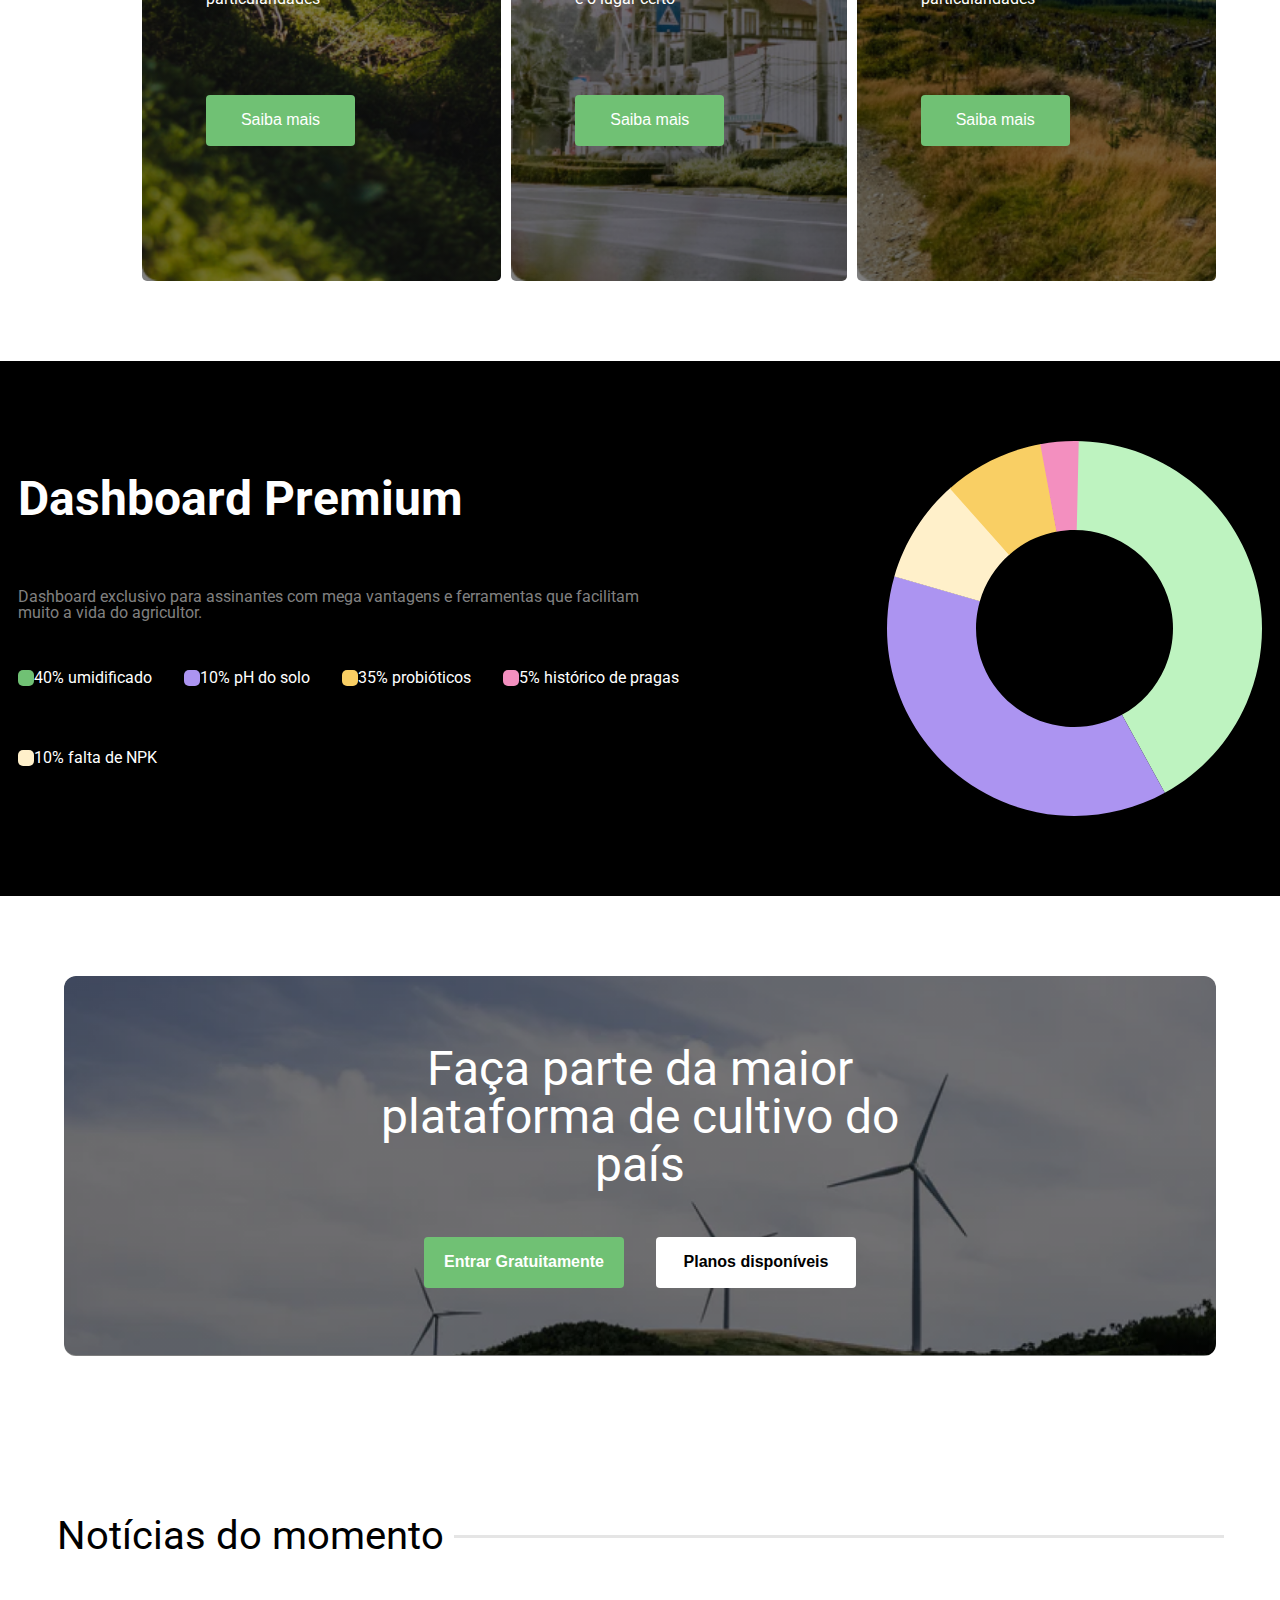
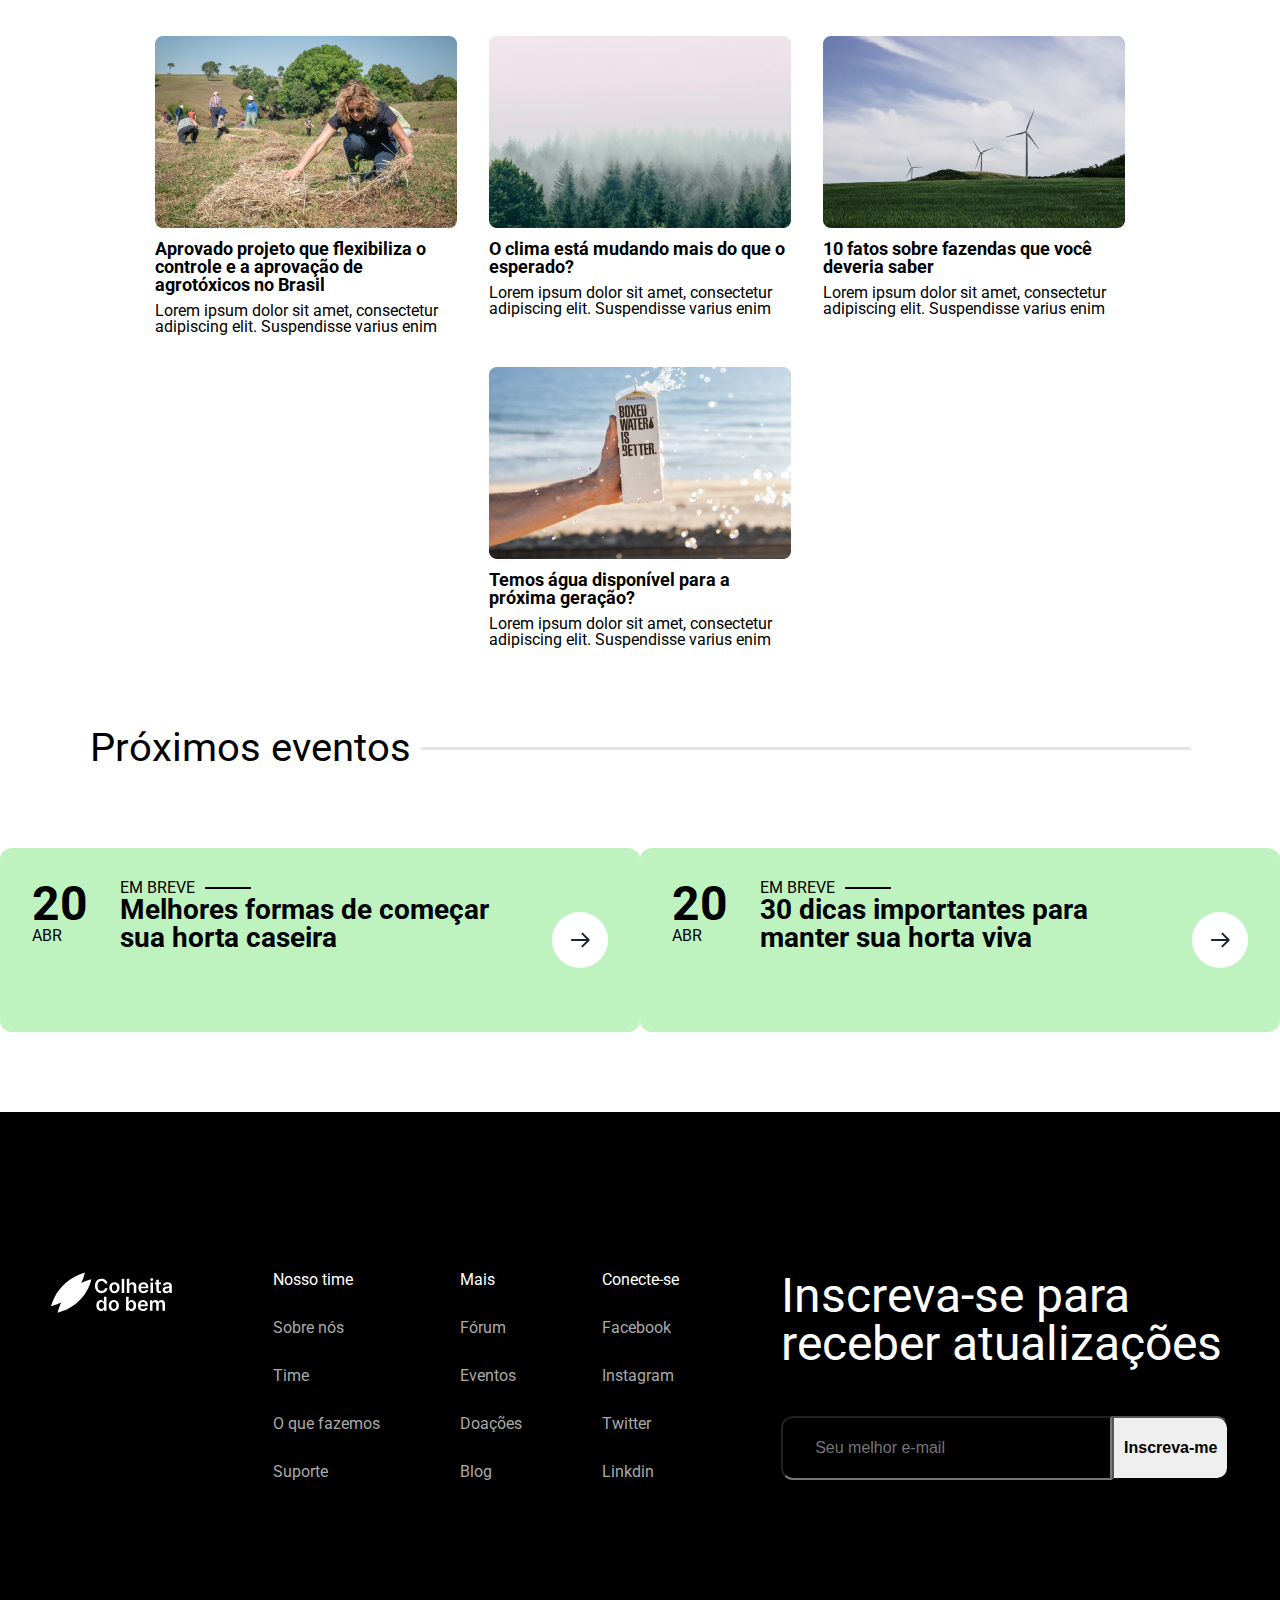
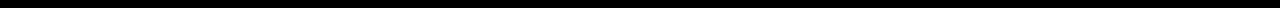
==== commit 654de422: "atualizando frontend" ====
--- a/index.html
+++ b/index.html
@@ -259,7 +259,7 @@
                 <div class="card__evento">
                     <div class="embreve">
                         <p>EM BREVE</p>
-                        <hr width="60%" color="#E5E5E5">
+                        <hr width="44px" color="#000">
                     </div>
                     <h2>Melhores formas de começar sua horta caseira</h2>
                 </div>
@@ -275,7 +275,7 @@
                 <div class="card__evento">
                     <div class="embreve">
                         <p>EM BREVE</p>
-                        <hr width="60%" color="#E5E5E5">
+                        <hr width="44px" color="#000">
                     </div>
                     <h2>30 dicas importantes para manter sua horta viva</h2>
                 </div>
--- a/style/style.css
+++ b/style/style.css
@@ -456,6 +456,12 @@
     font-size: 16px;
 }
 
+.card__evento .embreve {
+    display: flex;
+    align-items: center;
+    gap: 10px;
+}
+
 .card__evento .embreve p {
     font-size: 16px;
 }
@@ -463,6 +469,10 @@
 .card__evento h2 {
     font-size: 28px;
     font-weight: 700;
+}
+
+.embreve hr{
+    margin: 0;
 }
 
 /* FOOTER */
@@ -489,19 +499,23 @@
 .mapa ul li {
     margin-bottom: 2em;
 }
-.newsletter{
+
+.newsletter {
     width: 35%;
 }
-.newsletter h2{
+
+.newsletter h2 {
     font-size: 48px;
 }
-.newsletter .input{
+
+.newsletter .input {
     width: 100%;
     height: 64px;
     display: flex;
     margin: 3em 0;
 }
-.newsletter input{
+
+.newsletter input {
     width: 350px;
     background: none;
     padding: 0 2em;
@@ -509,9 +523,9 @@
     font-size: 16px;
 }
 
-.newsletter button{
+.newsletter button {
     width: 150px;
     border-radius: 0 12px 12px 0;
     font-size: 16px;
     font-weight: 700;
-}
+}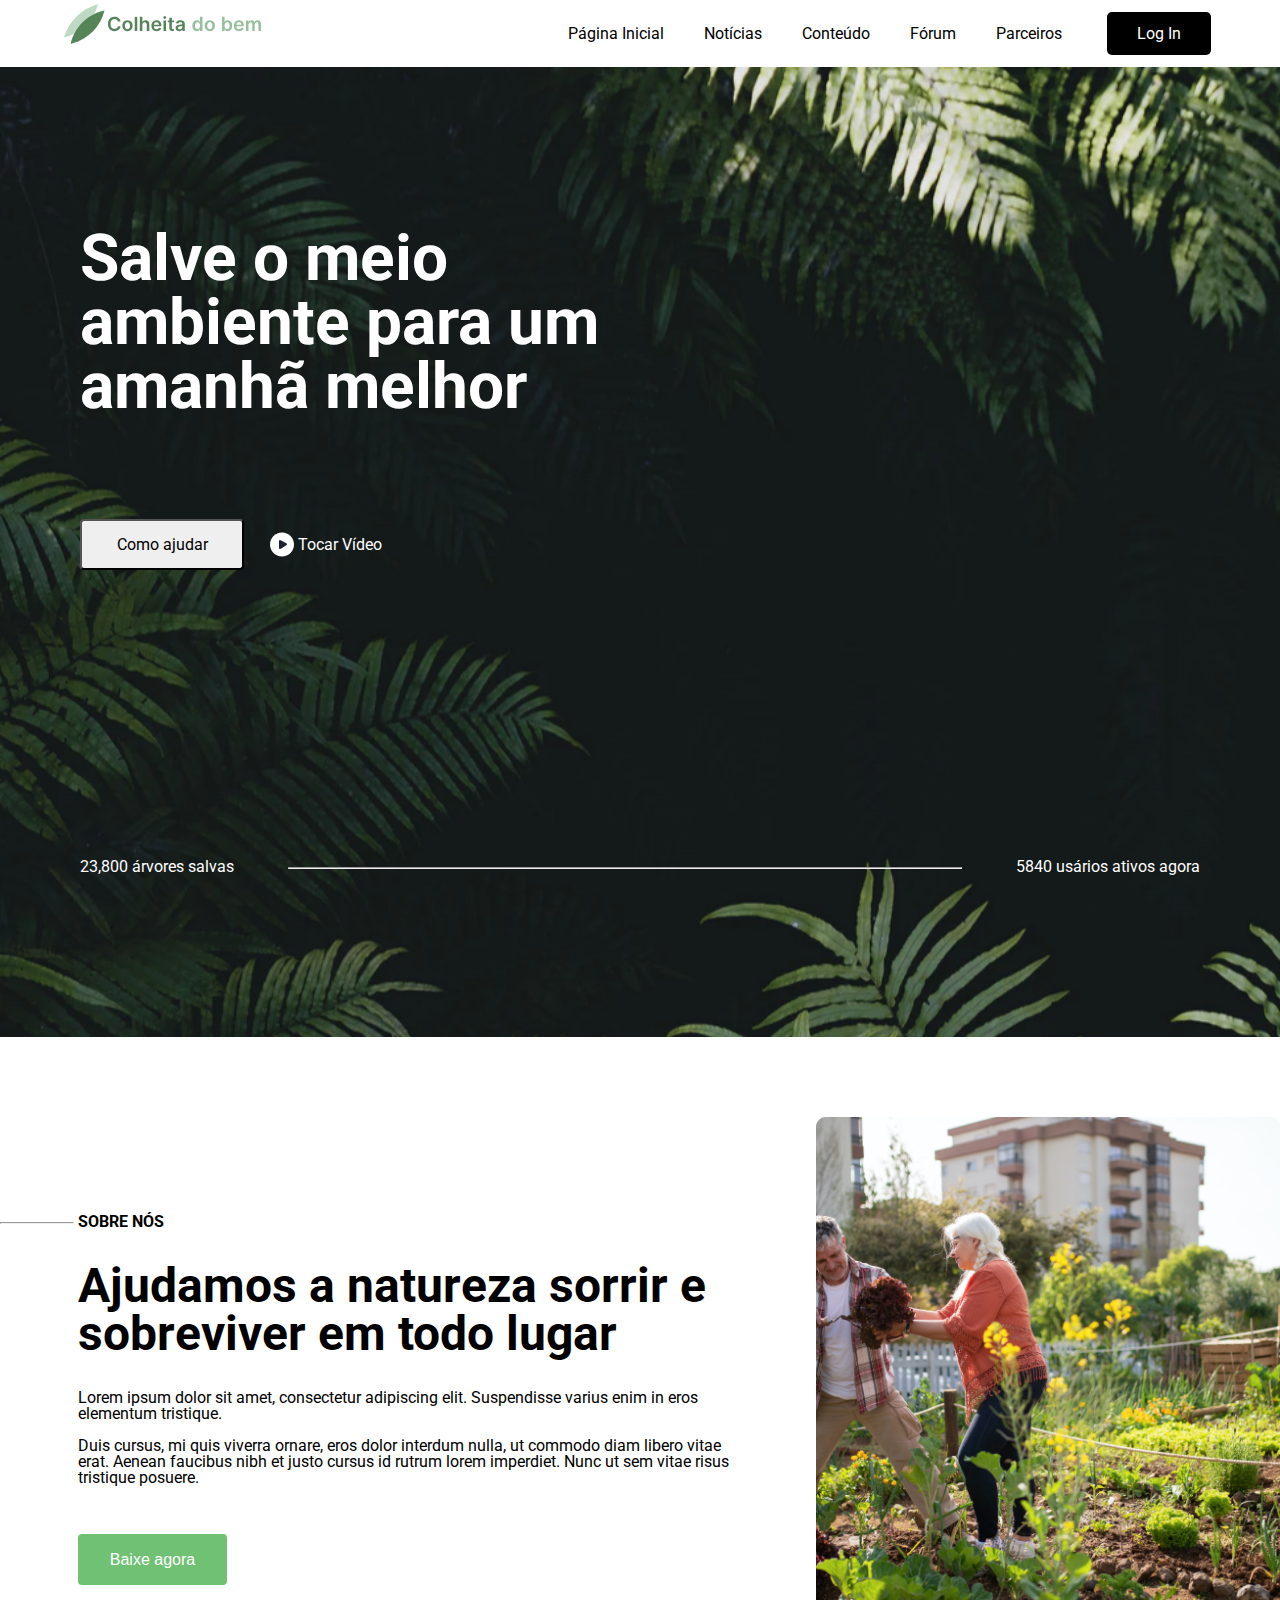
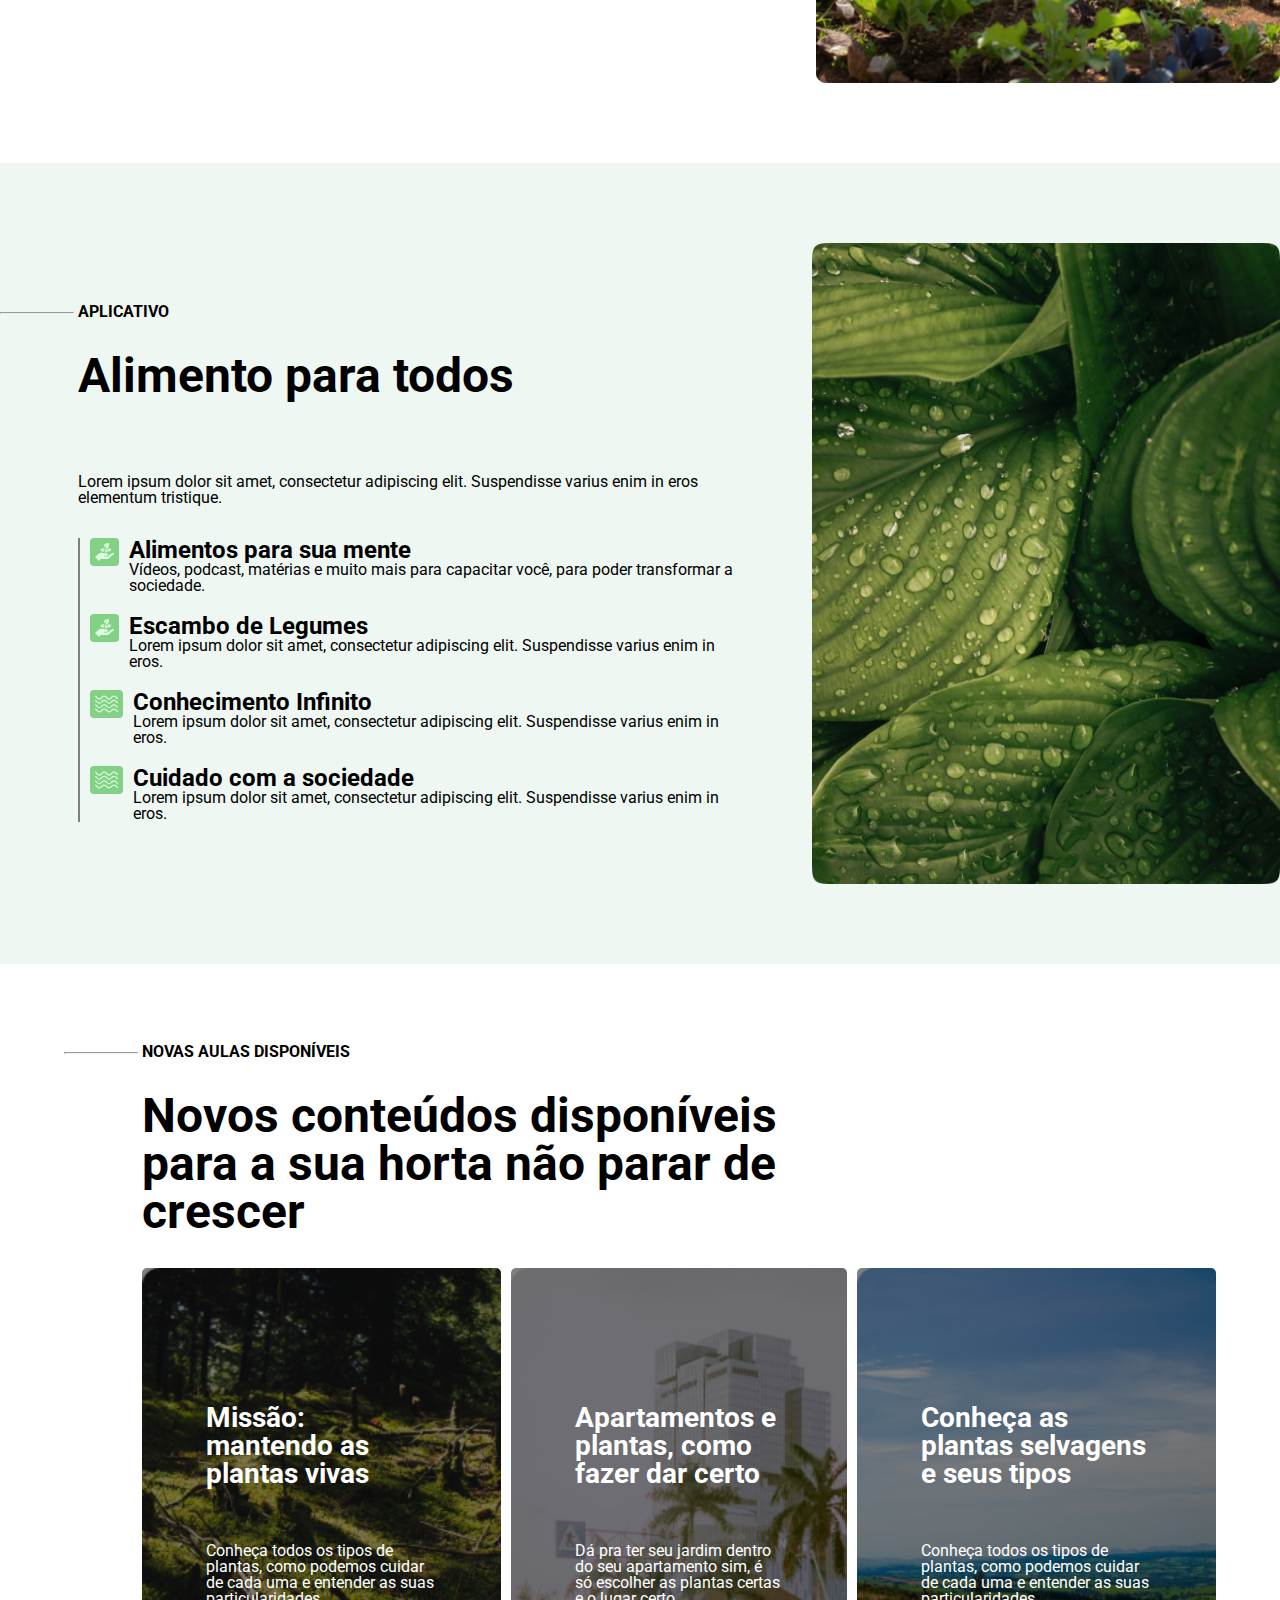
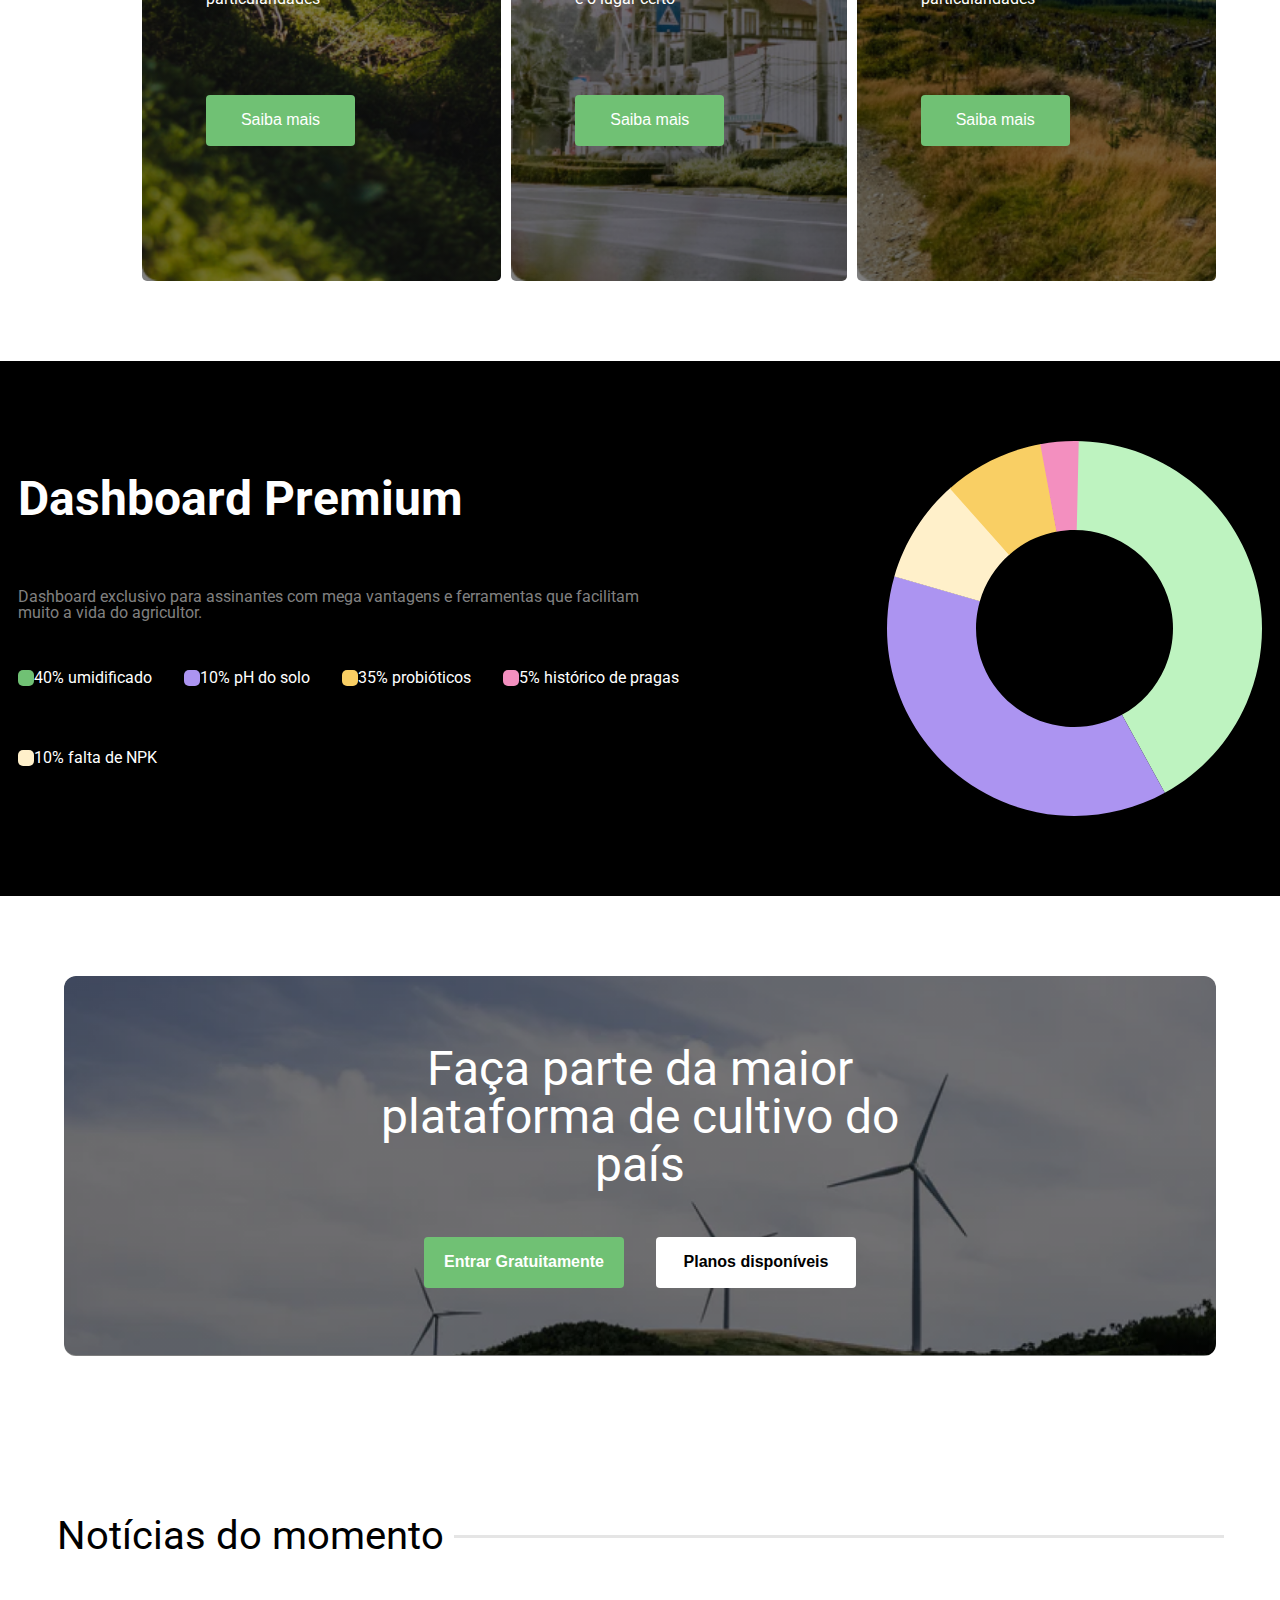
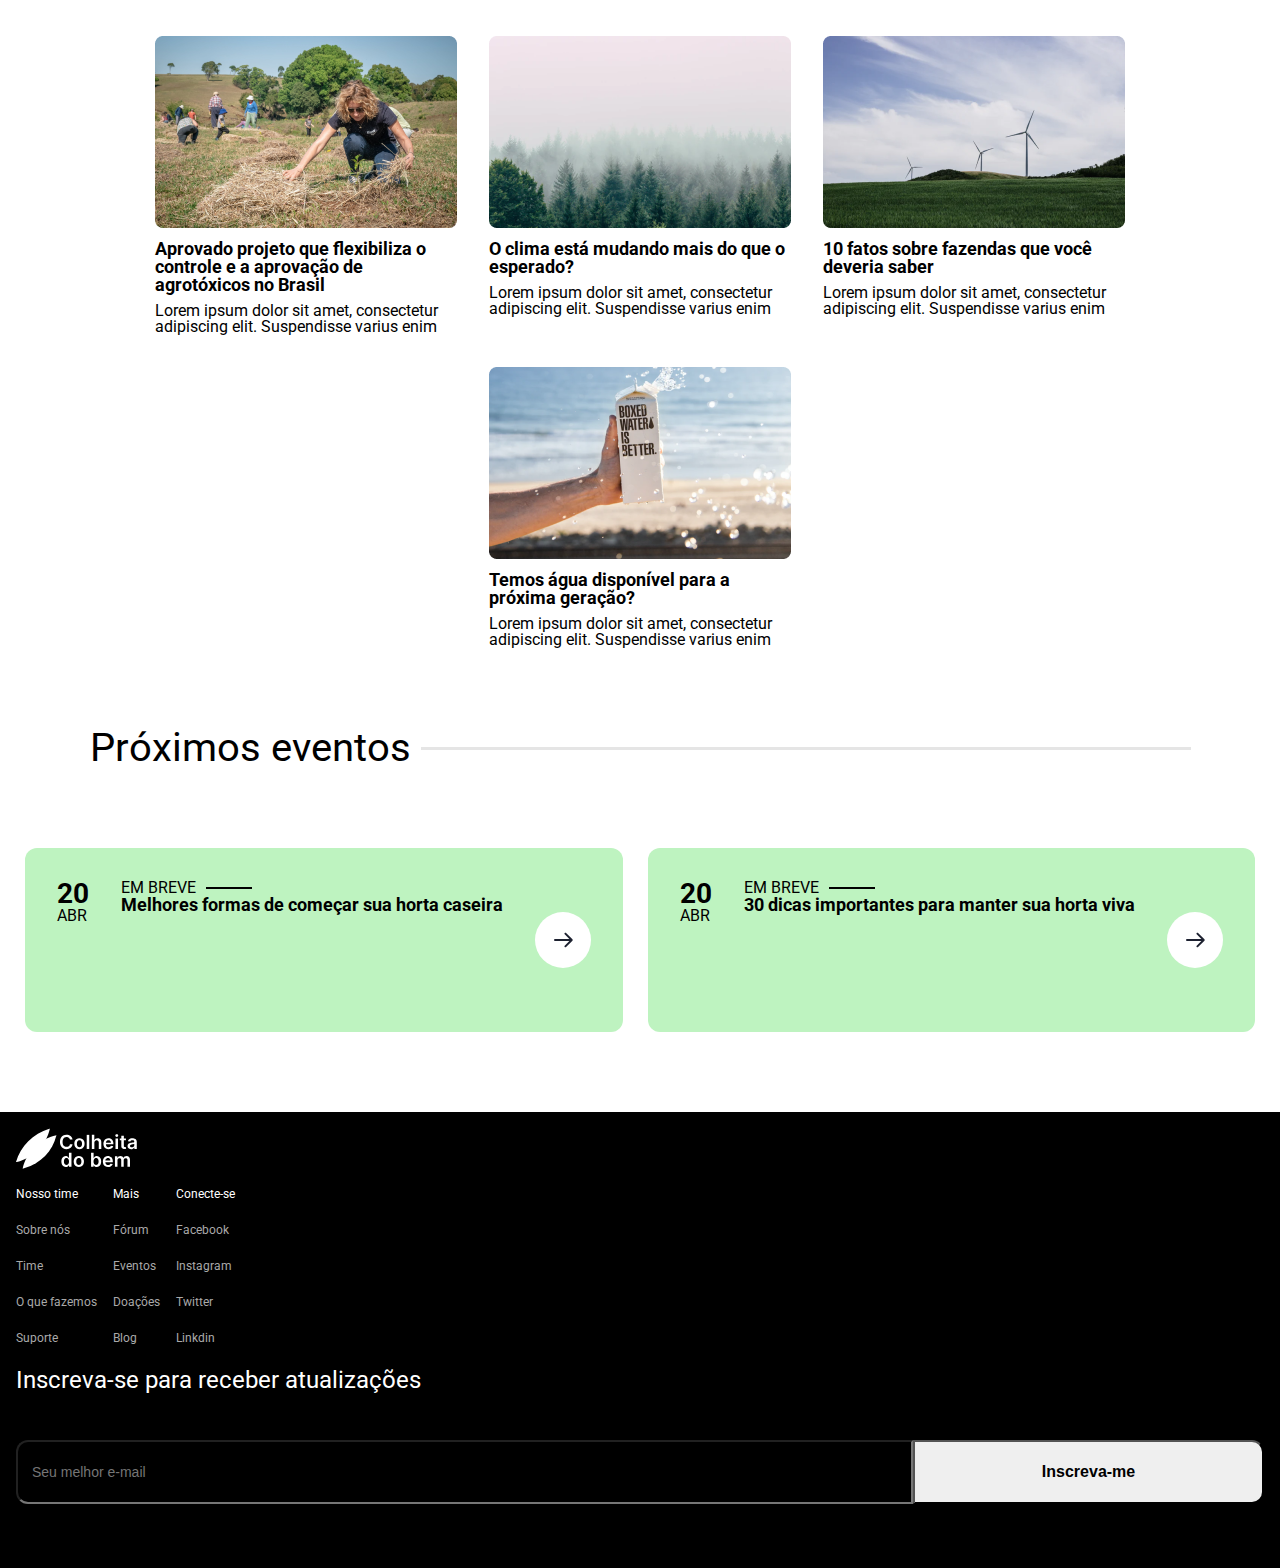
==== commit e34b2ba9: "responsivo parte 1" ====
--- a/index.html
+++ b/index.html
@@ -12,6 +12,7 @@
         rel="stylesheet">
     <link rel="stylesheet" href="./style/reset.css">
     <link rel="stylesheet" href="./style/style.css">
+    <link rel="stylesheet" href="./style/media.css">
 </head>
 
 <body>
@@ -29,6 +30,13 @@
                     <li class="header__menu__item">Parceiros</li>
                     <li class="header__menu__item login">Log In</li>
                 </ul>
+            </nav>
+            <nav class="hamburguer">
+                <svg viewBox="0 0 100 80" width="20" height="20">
+                    <rect width="100" height="10"></rect>
+                    <rect y="30" width="100" height="10"></rect>
+                    <rect y="60" width="100" height="10"></rect>
+                </svg>
             </nav>
         </header>
     </section>
--- a/style/style.css
+++ b/style/style.css
@@ -1,5 +1,10 @@
 body {
     font-family: 'Roboto', sans-serif;
+}
+
+.hamburguer,
+.parallax_sobre-nos {
+    display: none;
 }
 
 header {
@@ -471,7 +476,7 @@
     font-weight: 700;
 }
 
-.embreve hr{
+.embreve hr {
     margin: 0;
 }
 
--- a/style/media.css
+++ b/style/media.css
@@ -0,0 +1,262 @@
+/* celular */
+@media (max-width: 576px) {
+    .hamburguer {
+        display: block;
+    }
+
+    .hero__wrapper {
+        padding: 2em 1em;
+        height: 400px;
+    }
+
+    .hero h1,
+    .sobre-nos__textos h1,
+    .aplicativo__textos h1,
+    .aulas__textos h1,
+    .dashboard__textos h1,
+    .planos h1,
+    .noticias__header h1 {
+        font-size: 24px;
+        width: 70%;
+        margin-bottom: 1em;
+    }
+
+    .hero h1 {
+        margin-bottom: 3em;
+    }
+
+    .hero__buttons {
+        flex-direction: column;
+        width: fit-content;
+    }
+
+    .play_video img {
+        width: fit-content;
+    }
+
+    .hero__line {
+        width: 70%;
+    }
+
+    .hero__line p,
+    .aplicativo__textos p,
+    .aulas__textos p,
+    .dashboard__textos p {
+        font-size: 12px;
+    }
+
+    /* SOBRE NOS*/
+    .sobre-nos__wrapper {
+        padding: 2em 0;
+        flex-direction: column;
+        align-items: baseline;
+    }
+
+    .respiro hr {
+        width: 2em;
+    }
+
+    .sobre-nos {
+        width: 90%;
+        margin: 0;
+    }
+
+    .sobre-nos__textos h1 {
+        margin: 0 0 1em;
+        width: fit-content;
+    }
+
+    .sobre-nos__textos p {
+        font-size: 14px;
+    }
+
+    /* APLICATIVO */
+
+    .aplicativo__wrapper {
+        background-image: linear-gradient(rgba(0, 0, 0, 0.5),
+                rgba(0, 0, 0, 0.5)), url('../assets/fotos_aplicativo.png');
+        padding: 1em;
+        background-repeat: no-repeat;
+        background-size: cover;
+    }
+
+    .aplicativo {
+        width: fit-content;
+        color: #FFF;
+    }
+
+    .aplicativo .respiro {
+        display: none;
+    }
+
+    .aplicativo__textos ul li img {
+        width: fit-content;
+    }
+
+    .aplicativo__textos__item h4,
+    .aulas__textos__item h4 {
+        font-size: 18px;
+    }
+
+    .aplicativo__textos__item span,
+    .aulas__textos__item p {
+        font-size: 14px;
+    }
+
+    .aplicativo__imagem img {
+        display: none;
+    }
+
+    /* AULAS */
+    .aulas__wrapper {
+        margin: 0;
+        padding: 1em 0;
+        justify-content: flex-start;
+    }
+
+    .aulas__textos ul {
+        flex-direction: column;
+    }
+
+    .aulas__textos__item {
+        padding: 1em;
+        height: fit-content;
+        align-items: center;
+    }
+
+    .aulas__textos__item button {
+        margin: 0;
+        width: fit-content;
+        height: fit-content;
+        padding: 0.5em 1em;
+
+    }
+
+    /* DASHBOARD */
+    .dashboard,
+    .dashboard__textos ul {
+        flex-direction: row;
+        flex-wrap: wrap;
+    }
+
+    .dashboard__textos ul {
+        gap: 0.5em;
+    }
+
+    .dashboard__textos__item {
+        margin: 0;
+        font-size: 12px;
+    }
+
+    .dashboard__imagem {
+        width: 70%;
+    }
+
+    .planos__wrapper {
+        padding: 1em 0;
+    }
+
+    .planos {
+        height: fit-content;
+        padding: 1.5em 0;
+    }
+
+    .planos__botoes {
+        flex-direction: column;
+        gap: 0
+    }
+
+    .planos__botoes button {
+        margin-top: 1em;
+    }
+
+    /* NOTICIAS */
+    .noticias__header {
+        margin: 1em 0;
+    }
+
+    /* EVENTOS */
+    .eventos__cards {
+        flex-direction: column;
+        gap: 1em;
+    }
+}
+
+.evento__cards__item {
+    width: fit-content;
+}
+
+.card__data__dia {
+    font-size: 28px;
+}
+
+.card__evento h2 {
+    font-size: 18px;
+}
+
+/* FOOTER */
+.footer {
+    padding: 1em;
+    flex-direction: column;
+}
+
+.logo img {
+    margin-bottom: 1em;
+}
+
+.mapa {
+    gap: 1em;
+}
+
+.mapa ul li {
+    font-size: 12px
+}
+
+.newsletter {
+    width: 100%;
+}
+
+.newsletter h2 {
+    width: fit-content;
+    font-size: 24px;
+}
+
+.input input {
+    width: 100%;
+    padding: 0 1em;
+    font-size: 14px;
+}
+
+.input button {
+    width: 40%;
+}
+}
+
+/* celular */
+@media (max-width: 767px) {
+
+    .header__menu,
+    .sobre-nos__imagem {
+        display: none;
+    }
+
+    .hamburguer,
+    .parallax_sobre-nos {
+        display: block;
+    }
+
+}
+
+/* celular */
+@media (max-width: 991px) {
+    .header .logo {
+        width: 120px;
+    }
+
+    img {
+        width: 100%;
+    }
+}
+
+/* celular */
+@media (max-width: 1199px) {}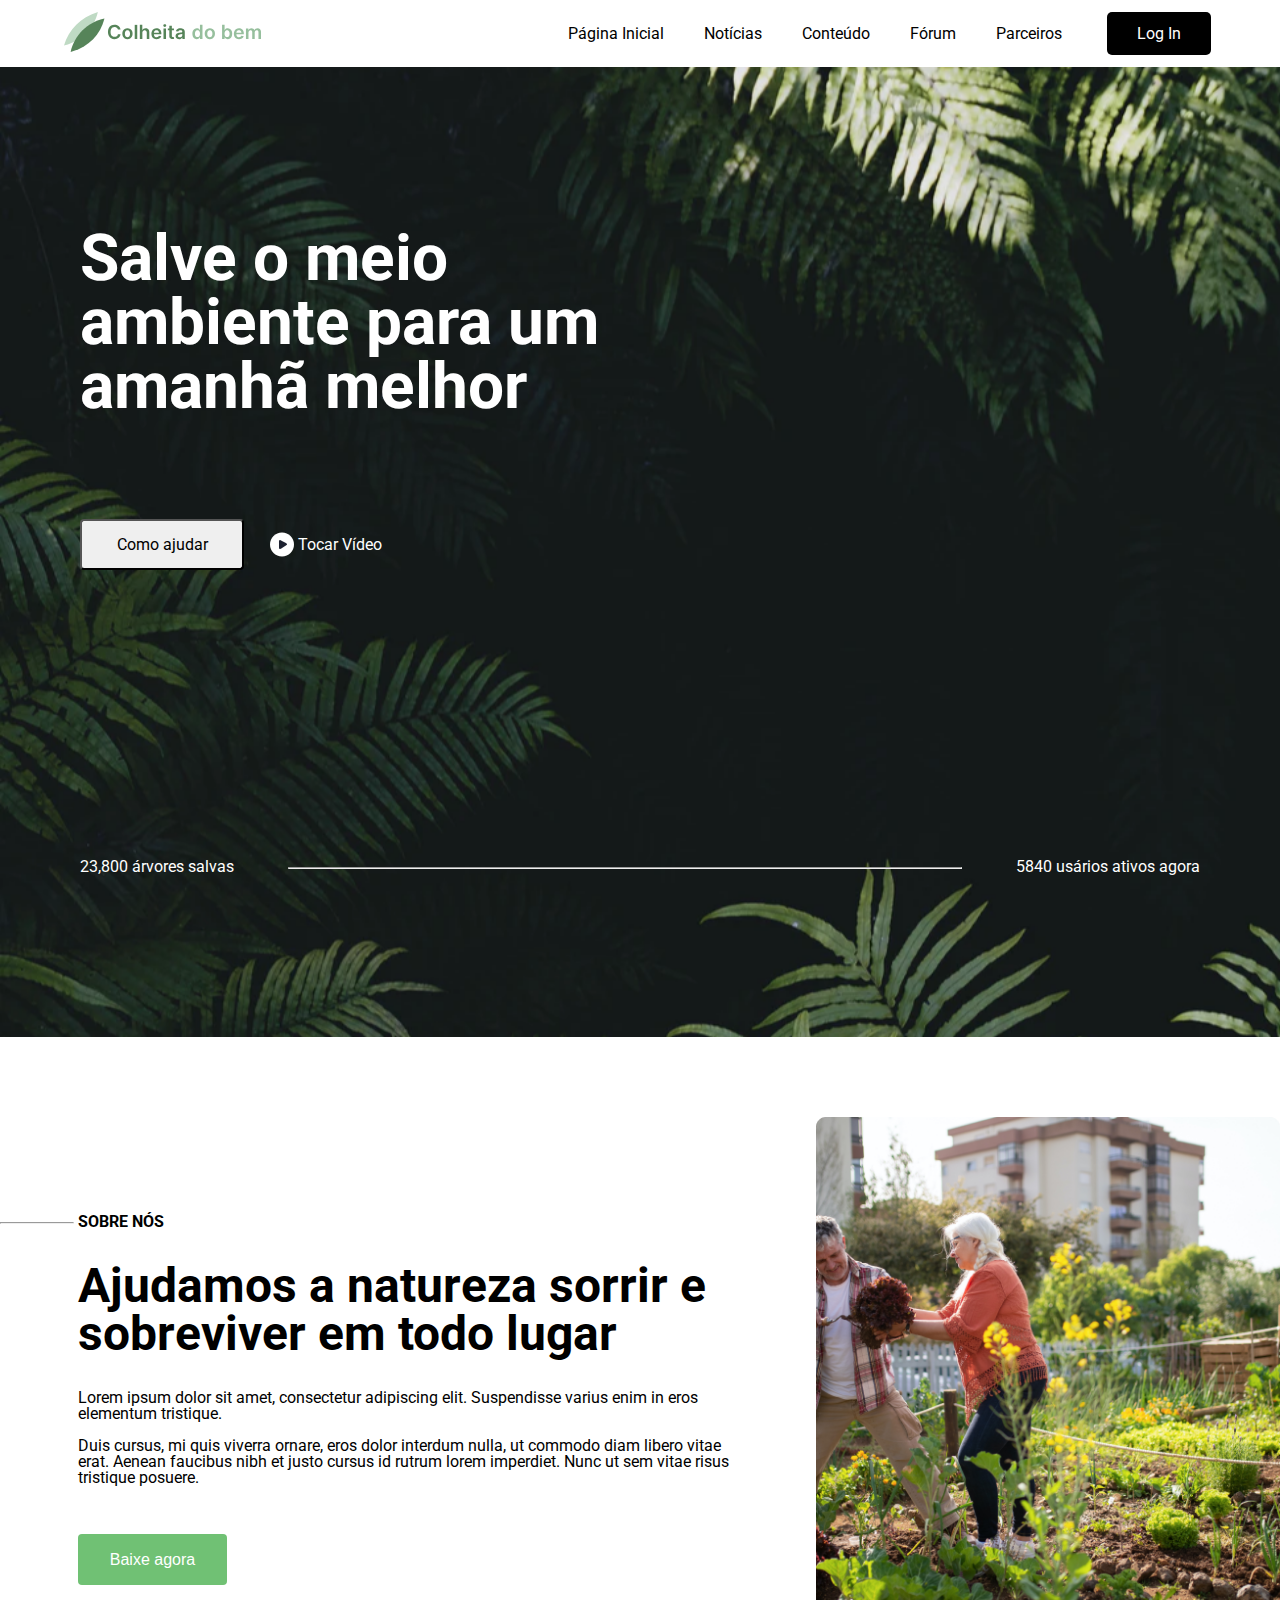
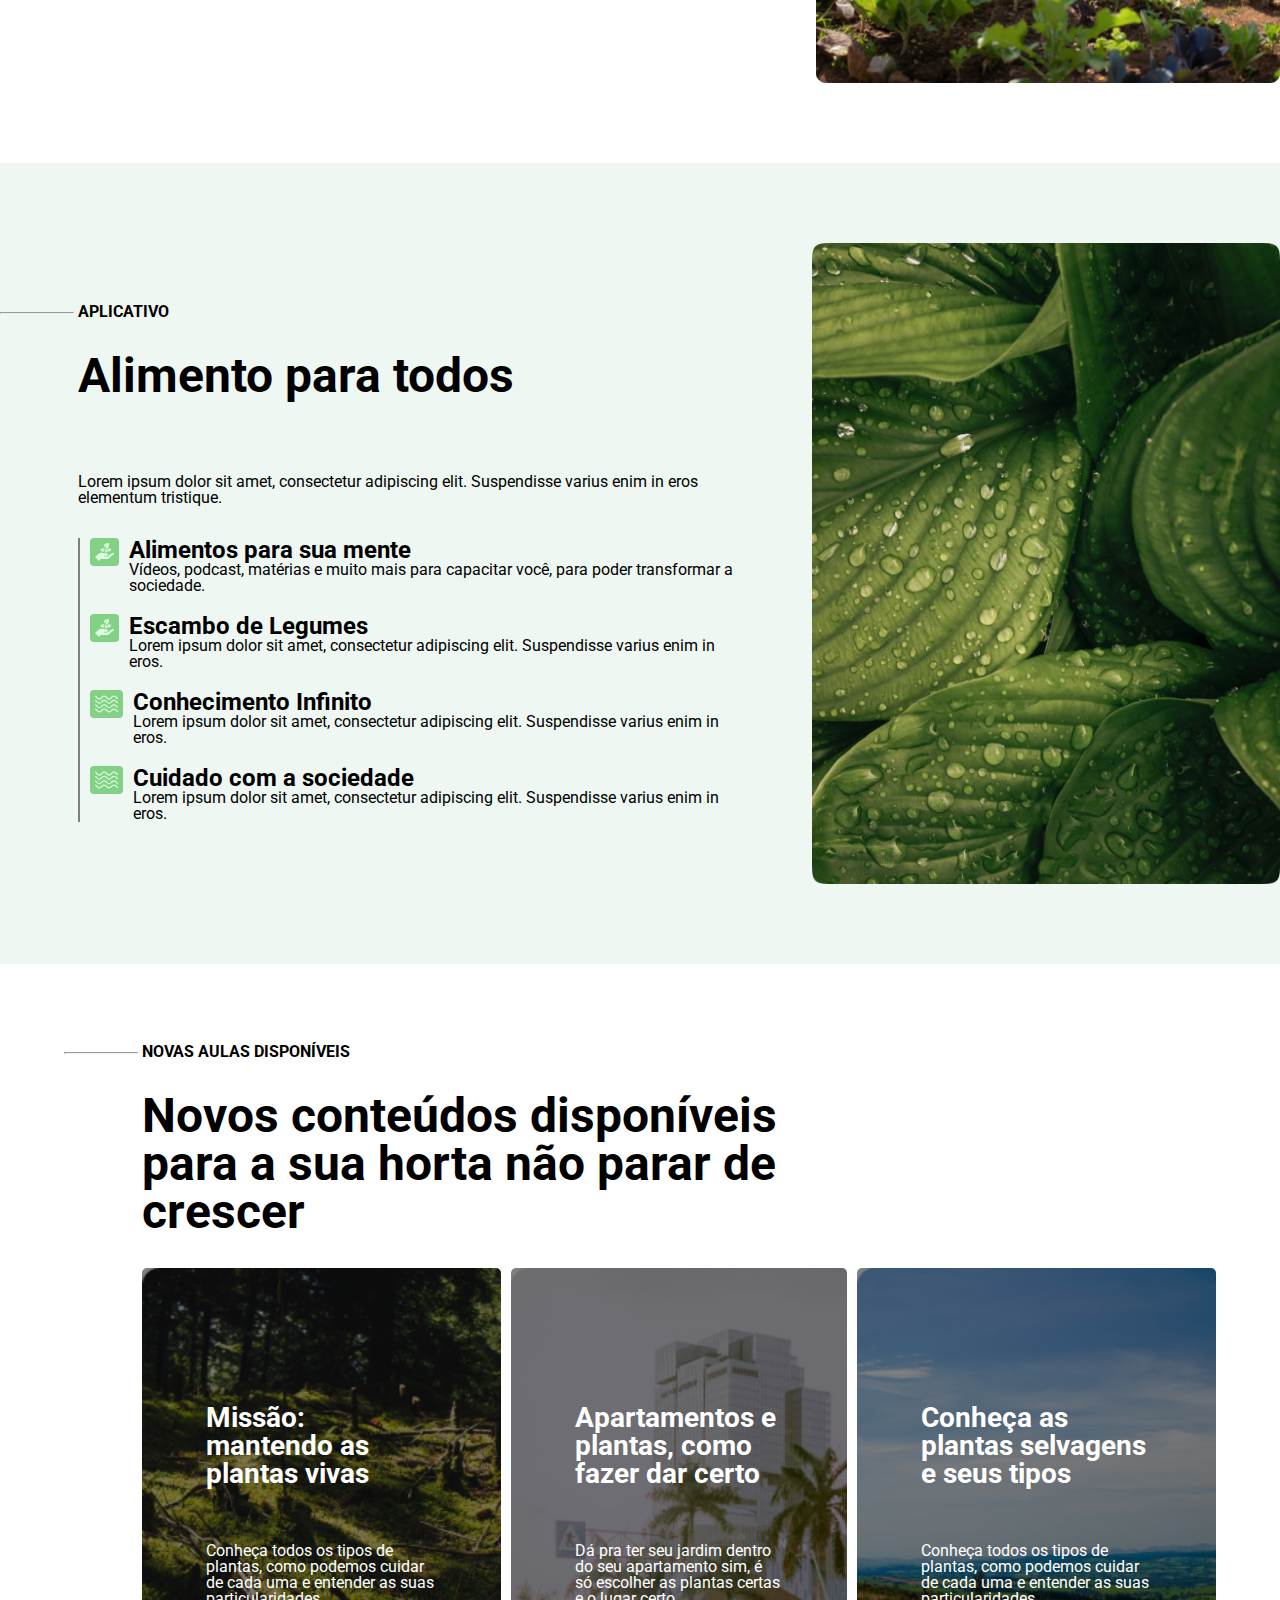
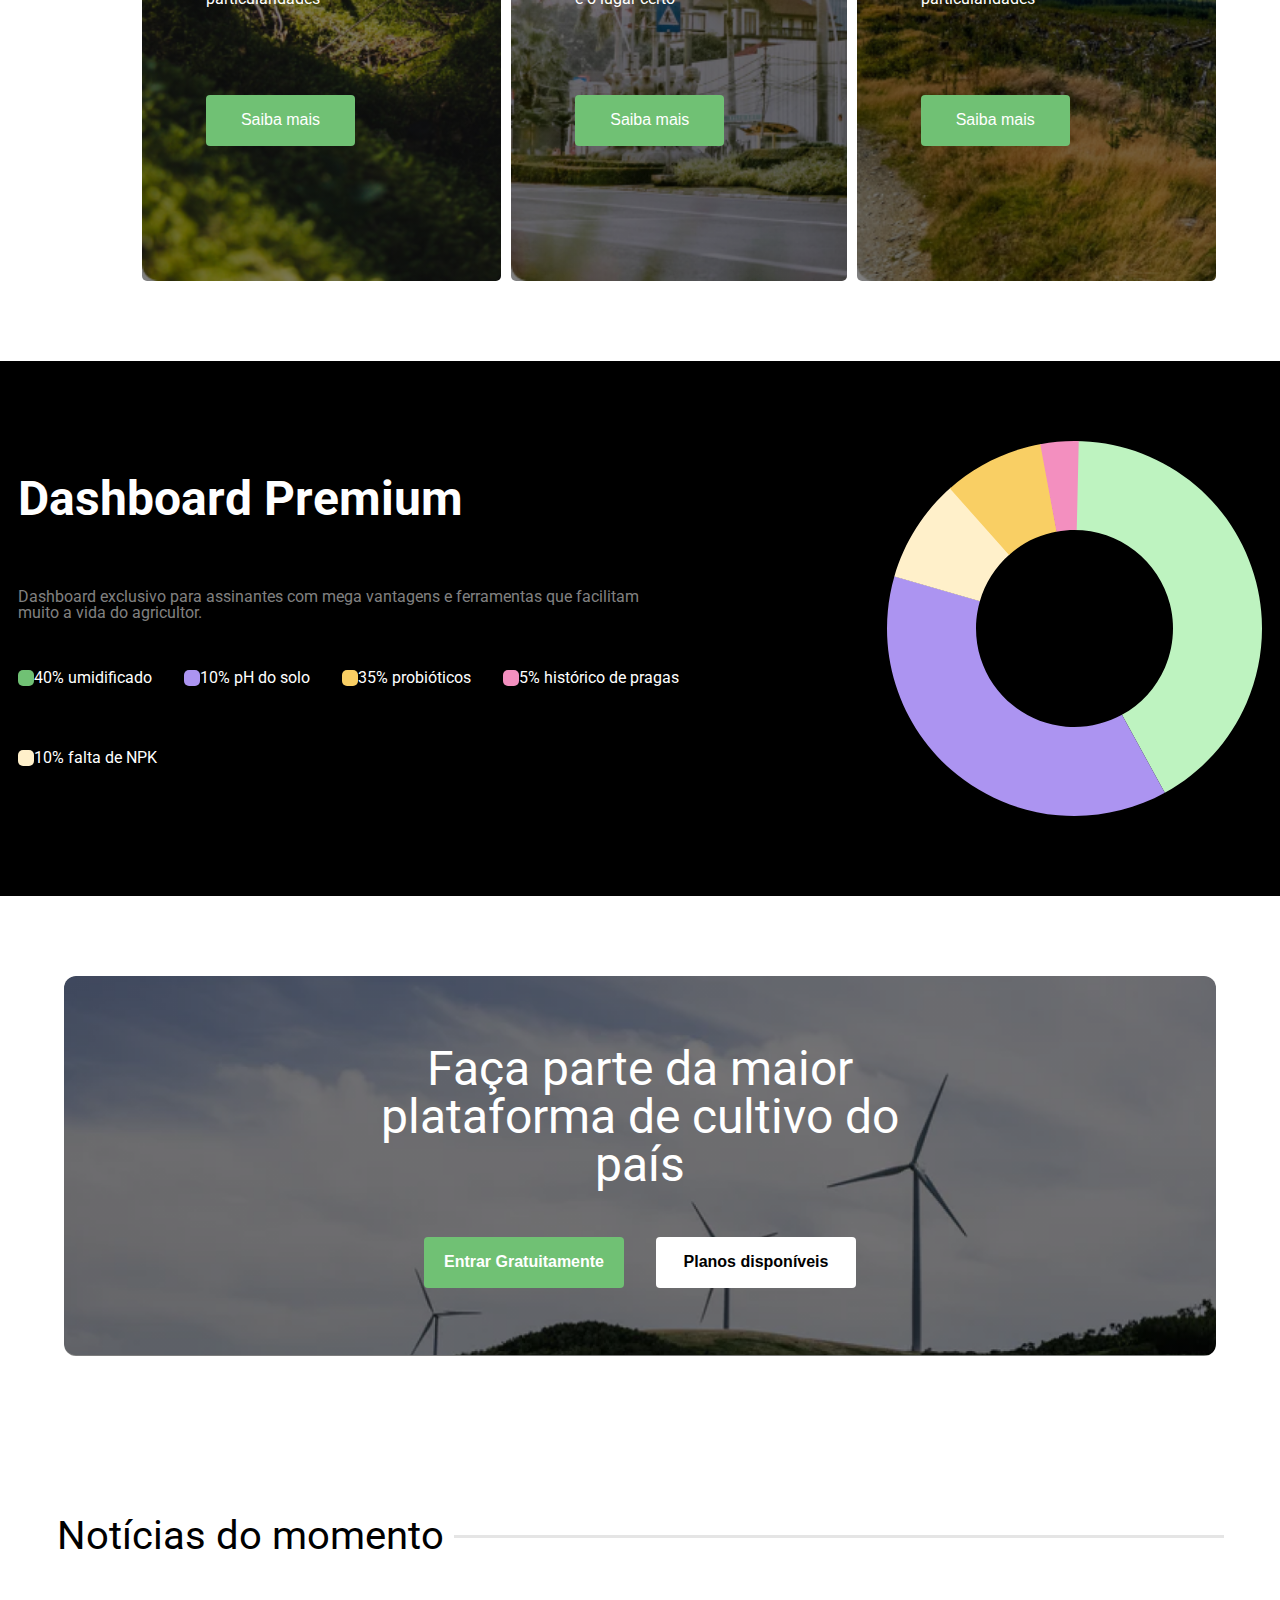
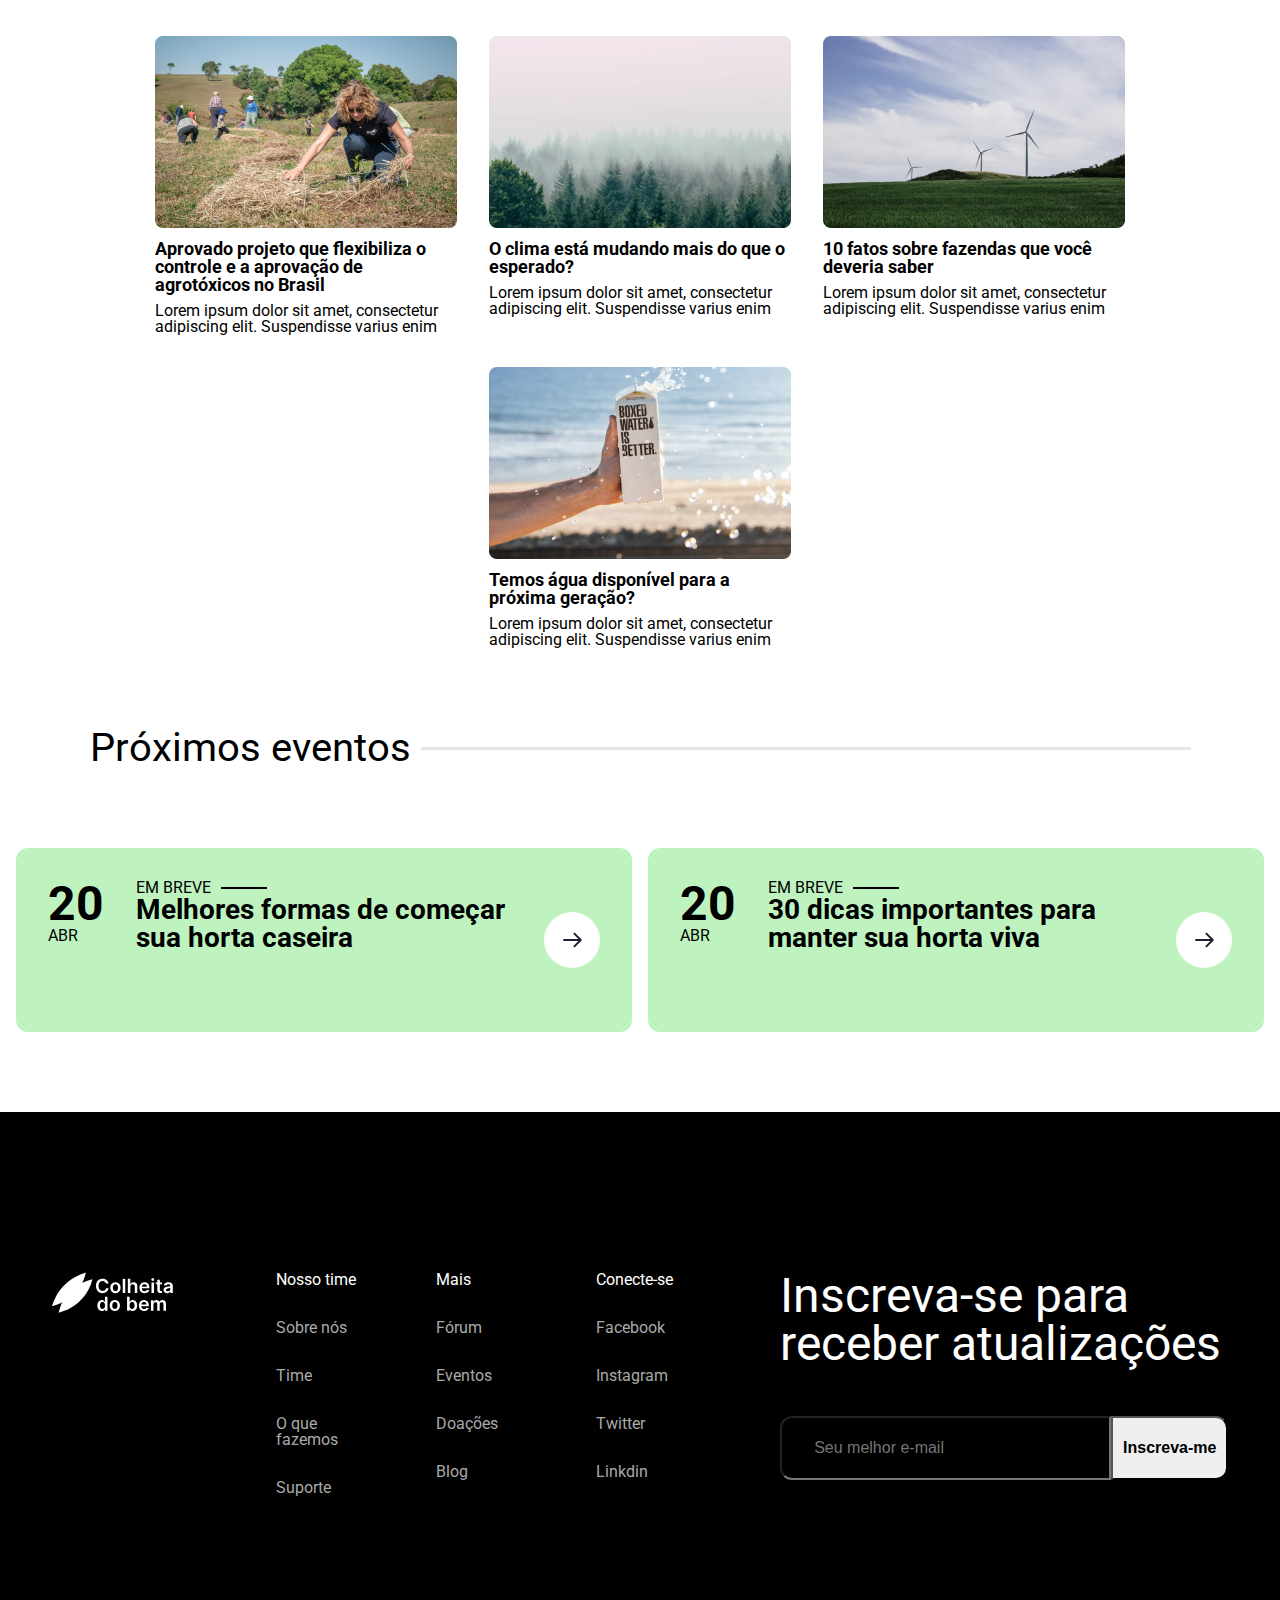
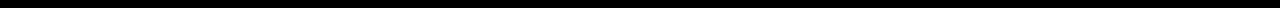
==== commit c68f7022: "responsividade" ====
--- a/index.html
+++ b/index.html
@@ -13,6 +13,7 @@
     <link rel="stylesheet" href="./style/reset.css">
     <link rel="stylesheet" href="./style/style.css">
     <link rel="stylesheet" href="./style/media.css">
+    
 </head>
 
 <body>
--- a/style/style.css
+++ b/style/style.css
@@ -433,6 +433,8 @@
 .eventos__cards {
     display: flex;
     justify-content: space-evenly;
+    gap: 1em;
+    margin: 1em;
 }
 
 .evento__cards__item {
@@ -503,6 +505,7 @@
 
 .mapa ul li {
     margin-bottom: 2em;
+    width: 80px;
 }
 
 .newsletter {
--- a/style/media.css
+++ b/style/media.css
@@ -1,3 +1,136 @@
+@media (max-width: 1199px) {
+    .footer {
+        margin: 1em 0;
+        flex-direction: row;
+    }
+
+    .dashboard__wrapper {
+        padding: 4em 2em;
+    }
+}
+
+/* notebook */
+@media (max-width: 991px) {
+    .sobre-nos {
+        width: 100%;
+    }
+
+    .sobre-nos__textos {
+        width: fit-content;
+        margin-right: 1em;
+    }
+
+    /* H1 */
+    .sobre-nos__textos h1 {
+        font-size: 36px;
+    }
+
+    .header .logo {
+        width: 120px;
+    }
+
+    img {
+        width: 100%;
+    }
+
+    .play_video img {
+        width: fit-content;
+    }
+
+    .hero h1 {
+        width: fit-content;
+    }
+
+    .hero__line hr {
+        height: 1px;
+        margin: 0.5em;
+        width: 100%;
+    }
+
+    .aulas__textos ul {
+        flex-wrap: wrap;
+    }
+
+    .aulas__textos__item {
+        padding: 1.5em 1em;
+        width: 220px;
+        height: 300px;
+    }
+
+    .aplicativo__textos ul li img {
+        width: fit-content;
+    }
+
+    .aplicativo__textos h1 {
+        font-size: 36px;
+        width: fit-content;
+        margin: 0 0 1em;
+    }
+
+    .dashboard__textos__item,
+    .header__menu__item {
+        font-size: 12px;
+    }
+
+    .aulas__textos h1 {
+        font-size: 36px;
+        width: fit-content;
+    }
+
+    .dashboard__textos ul {
+        gap: 0.5em;
+    }
+
+    .aulas {
+        width: 100%;
+    }
+
+    .eventos hr,
+    noticias__header hr {
+        width: 100px;
+    }
+    .newsletter h2{
+        font-size: 30px;
+    }
+
+    .input input {
+        width: 130px;
+    }
+
+}
+
+/* tablet */
+@media (max-width: 767px) {
+    .header__menu__item {
+        font-size: 12px;
+    }
+
+    .header__menu,
+    .sobre-nos__imagem {
+        display: none;
+    }
+
+    .hamburguer {
+        display: block;
+    }
+
+    .aulas__textos ul {
+        flex-direction: column;
+    }
+    .footer {
+        padding: 1em;
+        flex-direction: column;
+        gap: 1em;
+    }
+    .newsletter{
+        width: 100%;
+    }
+    .newsletter h2{
+        font-size: 30px;
+    }
+
+}
+
 /* celular */
 @media (max-width: 576px) {
     .hamburguer {
@@ -15,7 +148,8 @@
     .aulas__textos h1,
     .dashboard__textos h1,
     .planos h1,
-    .noticias__header h1 {
+    .noticias__header h1,
+    .eventos h1 {
         font-size: 24px;
         width: 70%;
         margin-bottom: 1em;
@@ -23,6 +157,7 @@
 
     .hero h1 {
         margin-bottom: 3em;
+        width: 80%;
     }
 
     .hero__buttons {
@@ -30,12 +165,8 @@
         width: fit-content;
     }
 
-    .play_video img {
-        width: fit-content;
-    }
-
     .hero__line {
-        width: 70%;
+        align-items: center;
     }
 
     .hero__line p,
@@ -89,10 +220,6 @@
         display: none;
     }
 
-    .aplicativo__textos ul li img {
-        width: fit-content;
-    }
-
     .aplicativo__textos__item h4,
     .aulas__textos__item h4 {
         font-size: 18px;
@@ -112,10 +239,6 @@
         margin: 0;
         padding: 1em 0;
         justify-content: flex-start;
-    }
-
-    .aulas__textos ul {
-        flex-direction: column;
     }
 
     .aulas__textos__item {
@@ -139,6 +262,14 @@
         flex-wrap: wrap;
     }
 
+    .dashboard__wrapper {
+        padding: 3em 0;
+    }
+
+    .dashboard__textos {
+        padding: 0 1em;
+    }
+
     .dashboard__textos ul {
         gap: 0.5em;
     }
@@ -159,6 +290,7 @@
     .planos {
         height: fit-content;
         padding: 1.5em 0;
+        width: 300px;
     }
 
     .planos__botoes {
@@ -172,91 +304,94 @@
 
     /* NOTICIAS */
     .noticias__header {
+        margin: 1em;
+    }
+
+    .noticias__header h1 {
+        margin: 0;
+    }
+
+    .noticias__header hr {
+        width: 44px;
+    }
+
+    .noticias__thumb {
+        display: flex;
+        width: 100%;
+        flex-direction: column;
+    }
+
+    /* EVENTOS */
+    .eventos {
+        margin: 2em 1em 0;
+    }
+
+    .eventos hr {
+        width: 150px;
+    }
+
+    .eventos__cards {
+        flex-direction: column;
+        align-items: center;
+    }
+
+    .evento__cards__item {
+        width: fit-content;
+        height: fit-content;
+        margin: 1em;
+    }
+
+    .card__data__dia {
+        font-size: 28px;
+    }
+
+    .card__evento h2 {
+        font-size: 18px;
+    }
+
+    /* FOOTER */
+    .mapa {
+        gap: 15%;
+    }
+
+    .mapa ul li {
+        font-size: 12px
+    }
+
+    .newsletter h2 {
+        width: fit-content;
+        font-size: 24px;
+    }
+
+    .newsletter .input {
+        height: 45px;
         margin: 1em 0;
     }
 
-    /* EVENTOS */
-    .eventos__cards {
-        flex-direction: column;
-        gap: 1em;
-    }
-}
-
-.evento__cards__item {
-    width: fit-content;
-}
-
-.card__data__dia {
-    font-size: 28px;
-}
-
-.card__evento h2 {
-    font-size: 18px;
-}
-
-/* FOOTER */
-.footer {
-    padding: 1em;
-    flex-direction: column;
-}
-
-.logo img {
-    margin-bottom: 1em;
-}
-
-.mapa {
-    gap: 1em;
-}
-
-.mapa ul li {
-    font-size: 12px
-}
-
-.newsletter {
-    width: 100%;
-}
-
-.newsletter h2 {
-    width: fit-content;
-    font-size: 24px;
-}
-
-.input input {
-    width: 100%;
-    padding: 0 1em;
-    font-size: 14px;
-}
-
-.input button {
-    width: 40%;
-}
-}
-
-/* celular */
-@media (max-width: 767px) {
-
-    .header__menu,
-    .sobre-nos__imagem {
-        display: none;
-    }
-
-    .hamburguer,
-    .parallax_sobre-nos {
-        display: block;
-    }
-
-}
-
-/* celular */
-@media (max-width: 991px) {
-    .header .logo {
+    .input input {
+        padding: 0 1em;
+        font-size: 14px;
         width: 120px;
     }
 
-    img {
-        width: 100%;
-    }
-}
-
-/* celular */
-@media (max-width: 1199px) {}+    .input button {
+        width: 120px;
+    }
+
+    .evento__cards__item {
+        gap: 0.5em;
+        margin: 0.5em;
+    }
+
+    .card__evento {
+        width: 150px;
+    }
+
+    .embreve hr {
+        width: 30px;
+    }
+
+    .card__botao {
+        width: 40px;
+    }
+}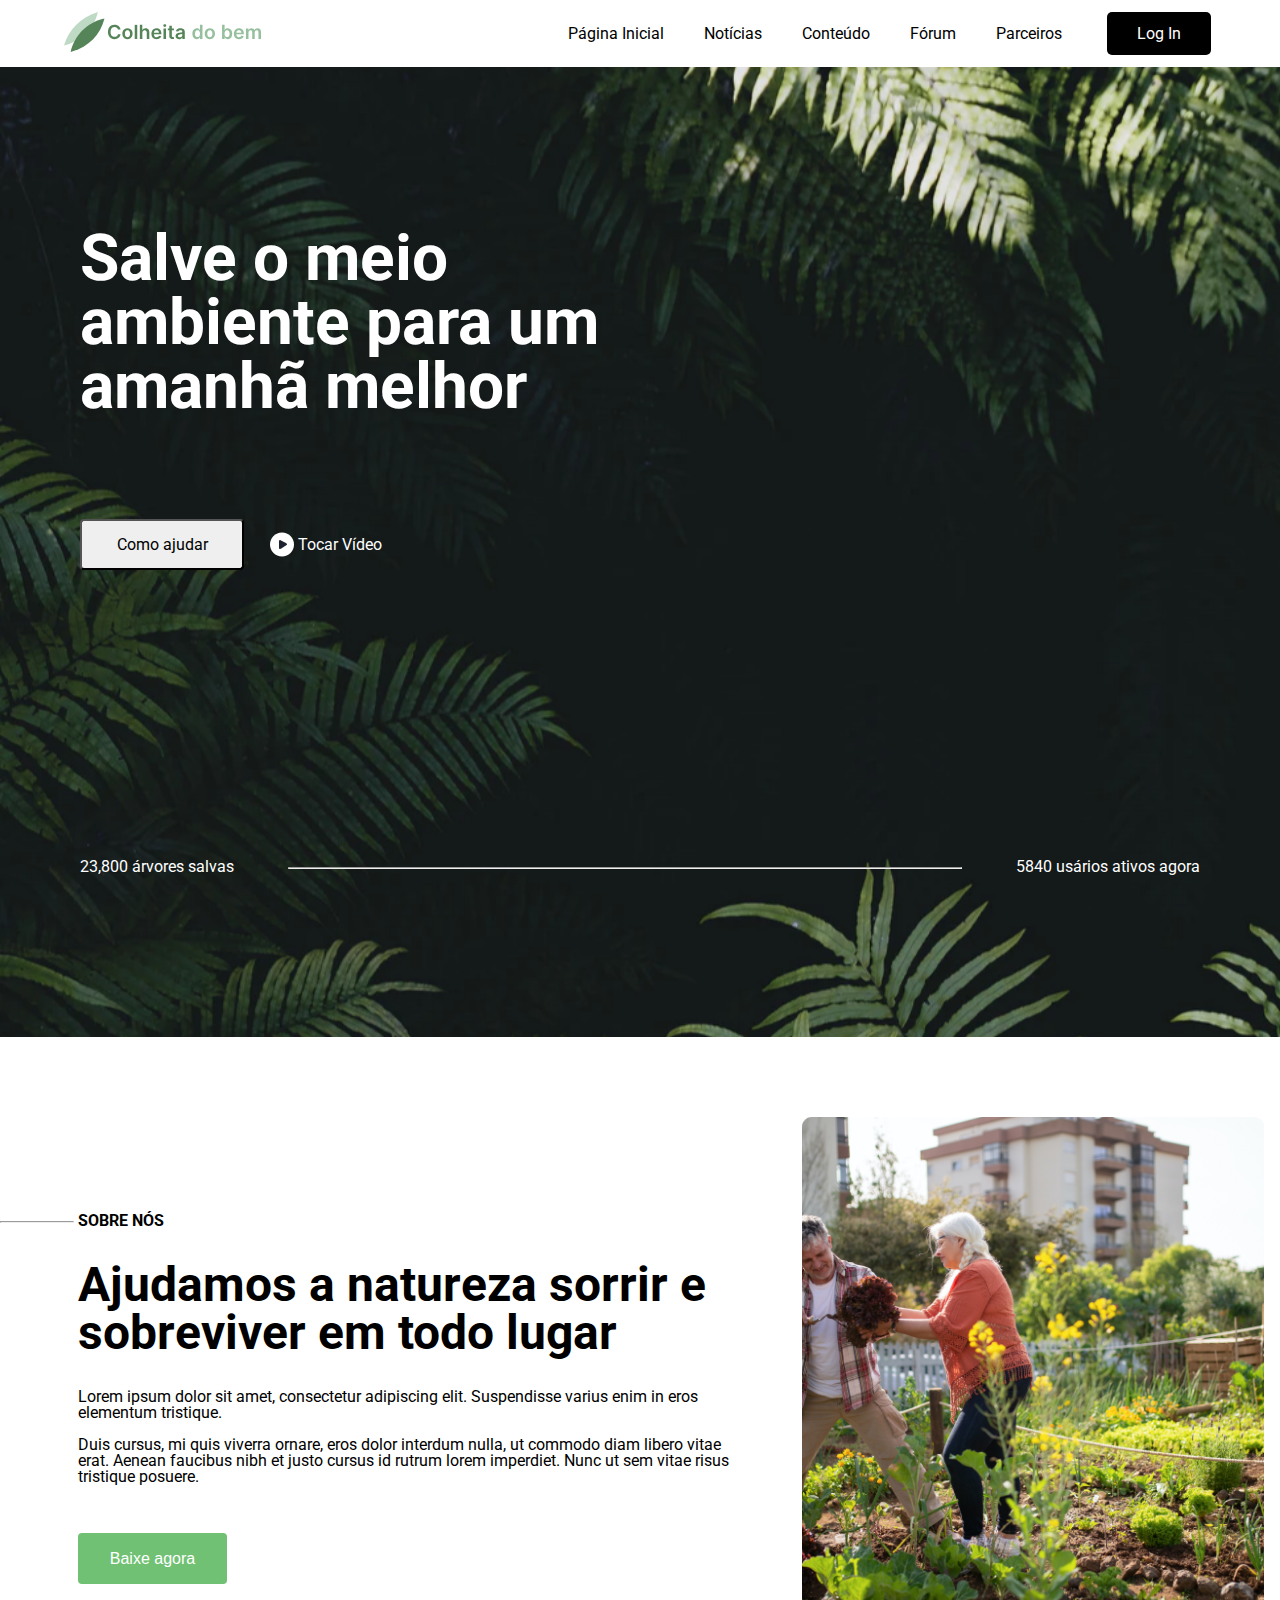
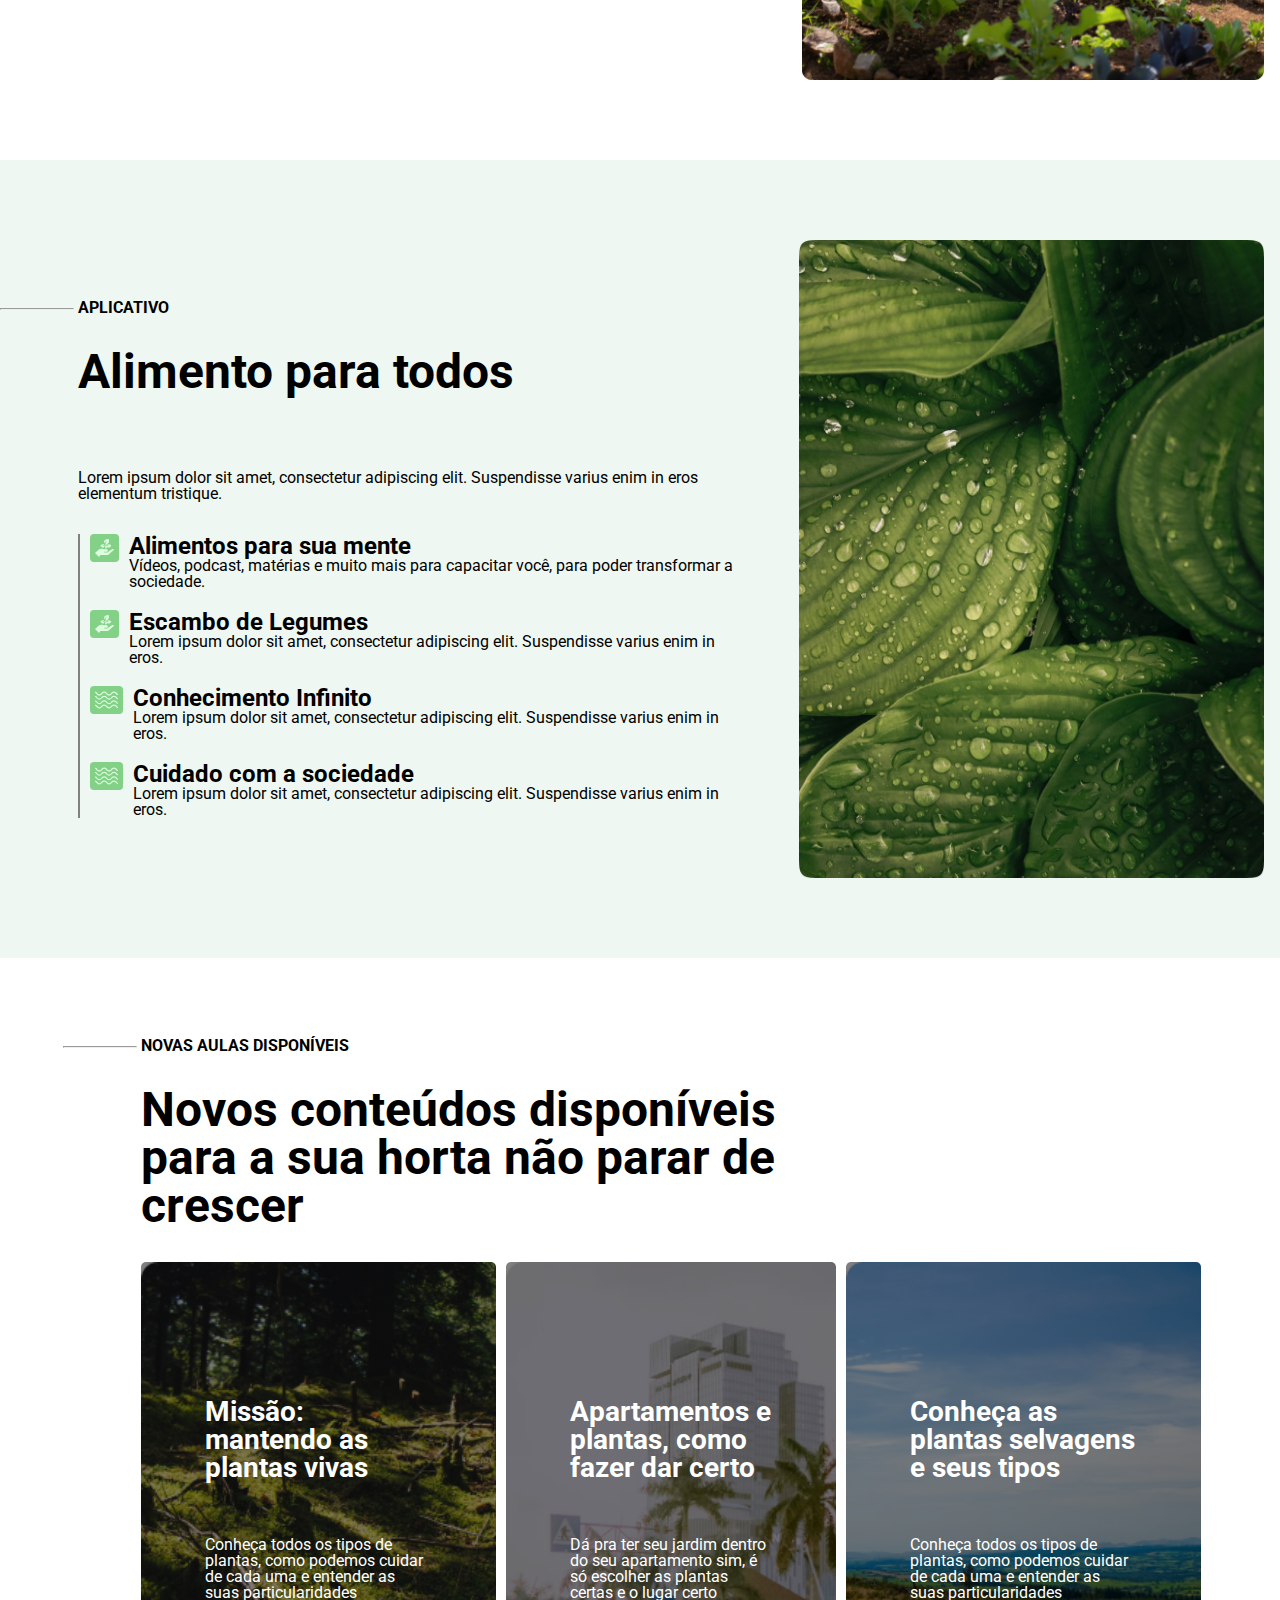
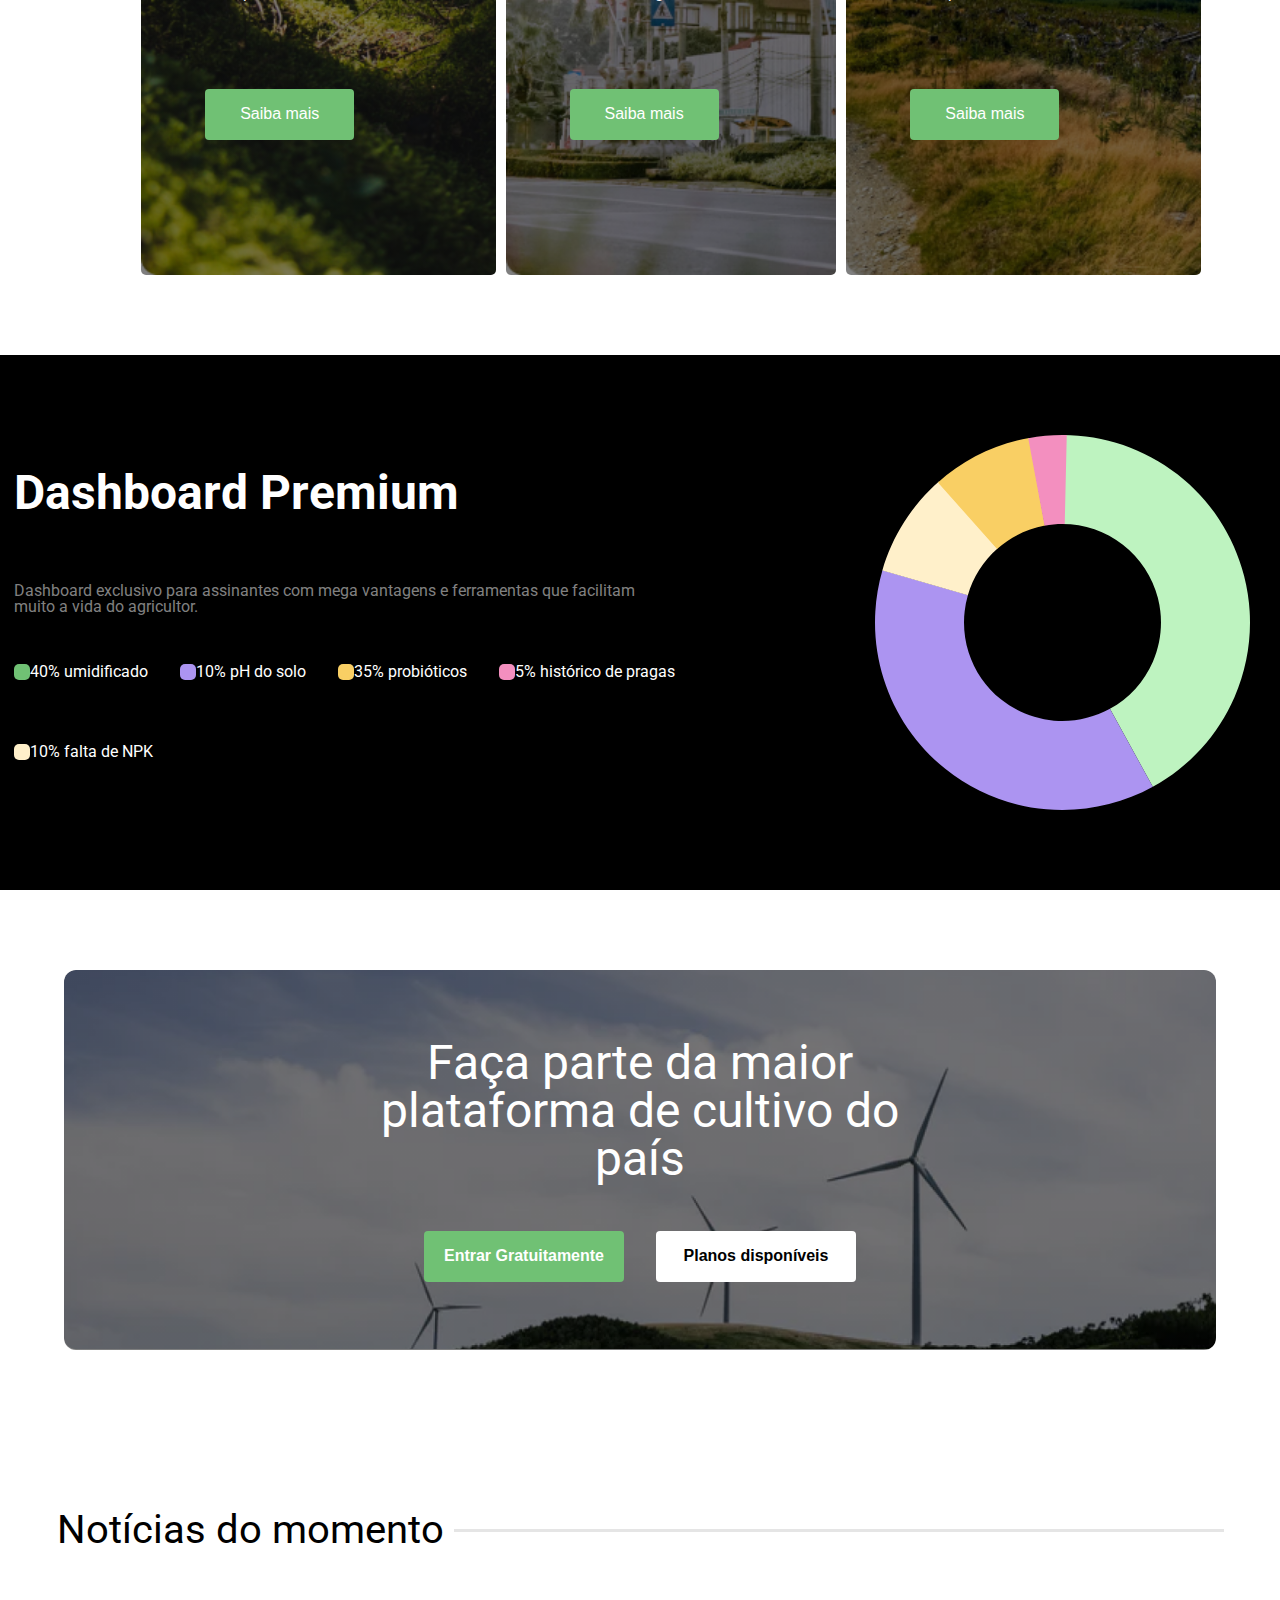
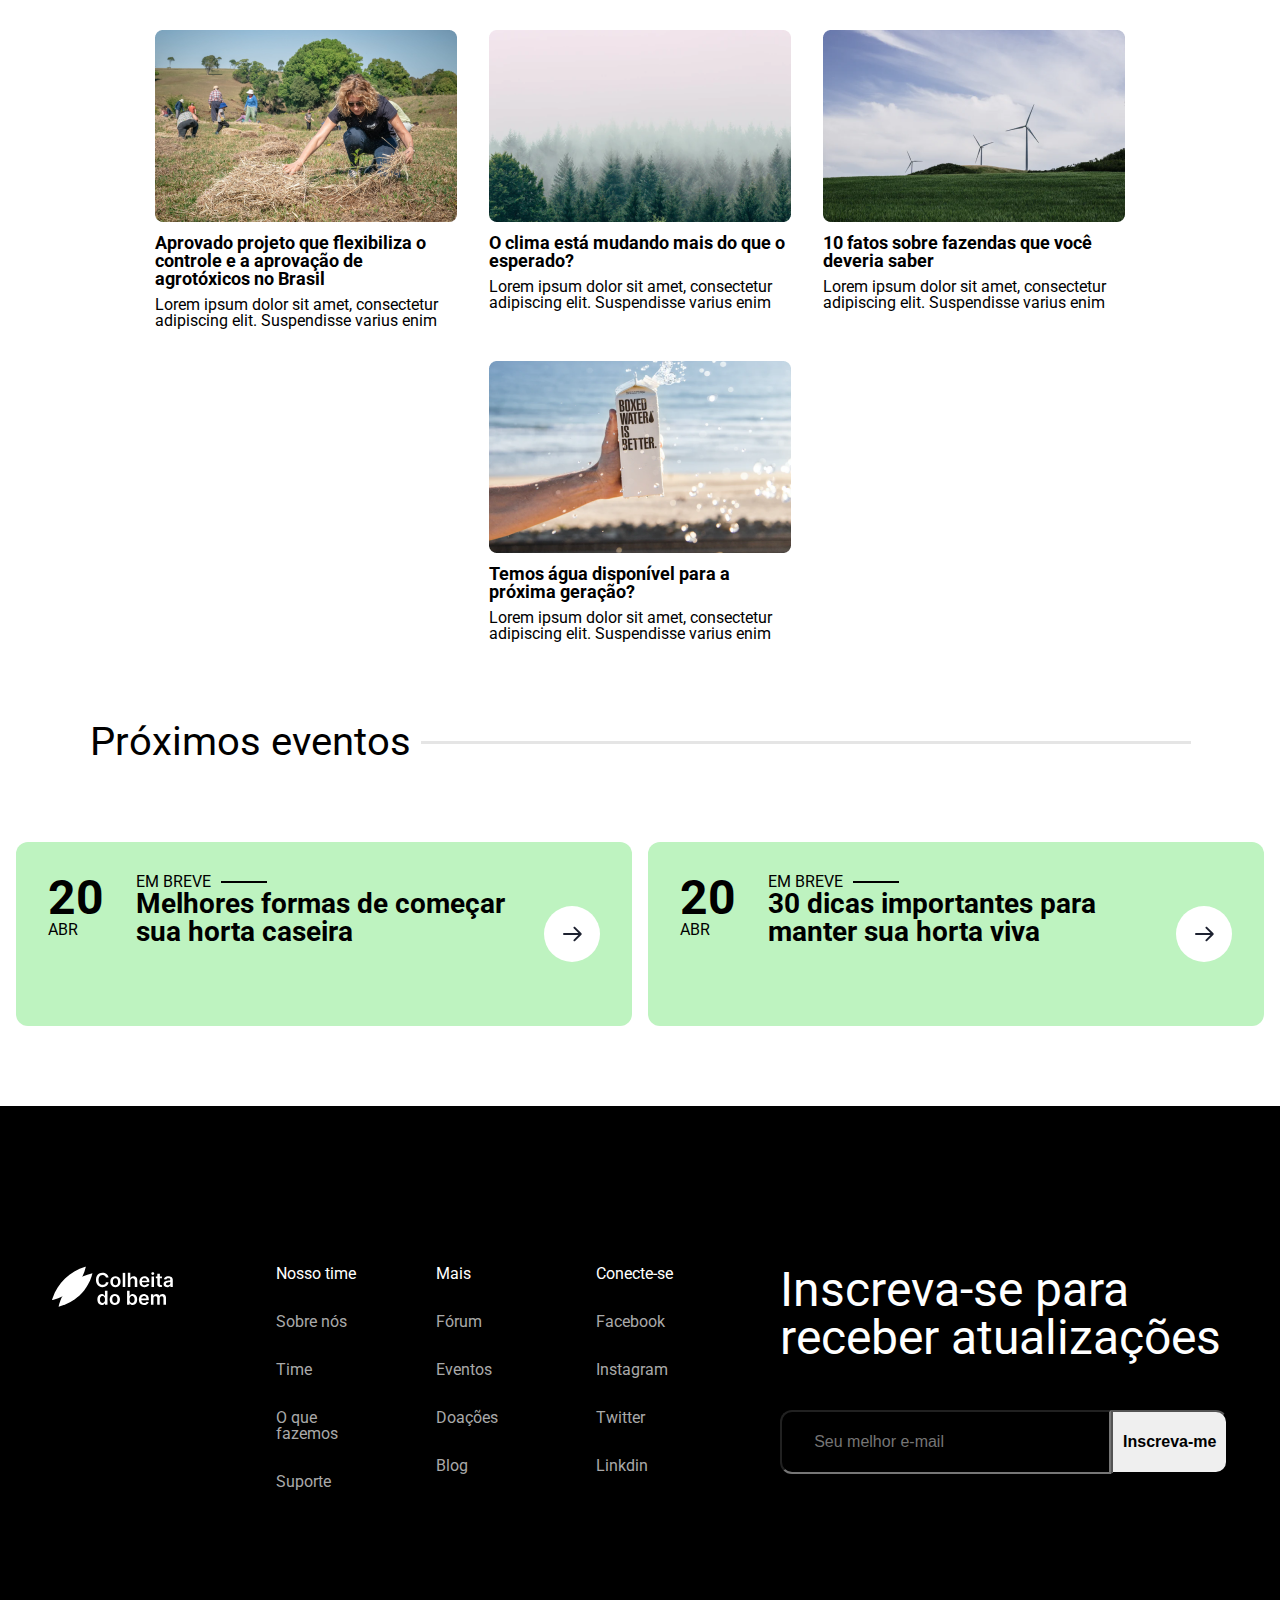
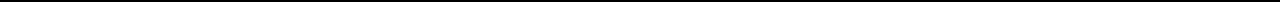
==== commit 33fb3754: "menu hamburger" ====
--- a/index.html
+++ b/index.html
@@ -10,10 +10,11 @@
     <link rel="preconnect" href="https://fonts.gstatic.com" crossorigin>
     <link href="https://fonts.googleapis.com/css2?family=Roboto:ital,wght@0,300;0,700;1,300;1,700&display=swap"
         rel="stylesheet">
+    <link href="https://fonts.googleapis.com/icon?family=Material+Icons" rel="stylesheet">
     <link rel="stylesheet" href="./style/reset.css">
     <link rel="stylesheet" href="./style/style.css">
     <link rel="stylesheet" href="./style/media.css">
-    
+
 </head>
 
 <body>
@@ -24,20 +25,43 @@
             </div>
             <nav class="header__menu__wrapper">
                 <ul class="header__menu">
-                    <li class="header__menu__item">Página Inicial</li>
-                    <li class="header__menu__item">Notícias</li>
-                    <li class="header__menu__item">Conteúdo</li>
-                    <li class="header__menu__item">Fórum</li>
-                    <li class="header__menu__item">Parceiros</li>
-                    <li class="header__menu__item login">Log In</li>
+                    <li class="header__menu__item">
+                        <a href="#">
+                            Página Inicial
+                        </a>
+                    </li>
+                    <li class="header__menu__item">
+                        <a href="">
+                            Notícias
+                        </a>
+                    </li>
+                    <li class="header__menu__item">
+                        <a href="">
+                            Conteúdo
+                        </a>
+                    </li>
+                    <li class="header__menu__item">
+                        <a href="">
+                            Fórum
+                        </a>
+                    </li>
+                    <li class="header__menu__item">
+                        <a href="">
+                            Parceiros
+                        </a>
+                    </li>
+                    <li class="header__menu__item login">
+                        <a href="">
+                            Log In
+                        </a>
+                    </li>
                 </ul>
             </nav>
             <nav class="hamburguer">
-                <svg viewBox="0 0 100 80" width="20" height="20">
-                    <rect width="100" height="10"></rect>
-                    <rect y="30" width="100" height="10"></rect>
-                    <rect y="60" width="100" height="10"></rect>
-                </svg>
+                <button>
+                    <i class="menuIcon material-icons">menu</i>
+                    <i class="closeIcon material-icons">close</i>
+                </button>
             </nav>
         </header>
     </section>
@@ -66,7 +90,9 @@
                 <hr width="72px">
             </div>
             <div class="sobre-nos__textos">
-                <h3>SOBRE NÓS</h3>
+                <a href="./pages/about.html">
+                    <h3>SOBRE NÓS</h3>
+                </a>
                 <h1>Ajudamos a natureza sorrir e sobreviver em todo lugar</h1>
                 <p>Lorem ipsum dolor sit amet, consectetur adipiscing elit. Suspendisse varius enim in eros elementum
                     tristique.</p>
@@ -329,6 +355,7 @@
             </div>
         </div>
     </section>
-</body>
-
+
+    <script type="text/javascript" src="./script/script.js"></script>
+ </body>
 </html>--- a/style/style.css
+++ b/style/style.css
@@ -33,7 +33,7 @@
     align-items: center;
 }
 
-.header__menu__item.login {
+.header__menu__item.login a {
     background-color: black;
     color: #FFF;
     margin: 5px;
@@ -41,6 +41,7 @@
     width: 104px;
     height: 43px;
     justify-content: center;
+    align-items: center;
 
 }
 
@@ -102,7 +103,7 @@
     display: flex;
     justify-content: center;
     gap: 5%;
-    padding: 5em 0;
+    padding: 5em 1em 5em 0;
     align-items: center;
 }
 
@@ -414,9 +415,12 @@
     width: 302px;
 }
 
-.noticias__thumb ul li a {
+.noticias__thumb ul li a, .sobre-nos__textos a, .header__menu a{
     text-decoration: none;
     color: #000;
+}
+.header__menu a{
+    display: flex;
 }
 
 .noticias__thumb ul li a h2 {
--- a/style/media.css
+++ b/style/media.css
@@ -1,6 +1,6 @@
 @media (max-width: 1199px) {
     .footer {
-        margin: 1em 0;
+        margin: 1em 0 0;
         flex-direction: row;
     }
 
@@ -86,11 +86,12 @@
     }
 
     .eventos hr,
-    noticias__header hr {
+    .noticias__header hr {
         width: 100px;
     }
-    .newsletter h2{
-        font-size: 30px;
+
+    .newsletter h2 {
+        font-size: 28px;
     }
 
     .input input {
@@ -101,32 +102,91 @@
 
 /* tablet */
 @media (max-width: 767px) {
+    .header__menu__wrapper{
+        display: block;
+    }
     .header__menu__item {
         font-size: 12px;
     }
 
-    .header__menu,
     .sobre-nos__imagem {
         display: none;
     }
 
+    .header__menu {
+        position: fixed;
+        transform: translateY(-100%);
+        transition: transform 0.2s;
+        top: 0;
+        left: 0;
+        right: 0;
+        bottom: 0;
+        z-index: 1;
+        background-color:rgba(0, 0, 0, 0.9);
+        padding-top: 4rem;
+    }
+    .header__menu__item a{
+        color: #FFF;
+        font-size: 24px;
+    }
+    .header__menu__item.login a{
+        background: none;
+    }
+
     .hamburguer {
         display: block;
+        cursor: pointer;
+        z-index: 2;
+    }
+
+    .hamburguer button {
+        border: none;
+        background: none;
+    }
+
+    .closeIcon {
+        display: none;
+        color: #FFF;
+    }
+
+    .showMenu {
+        transform: translateY(0);
+        display: flex;
+        flex-direction: column;
+        align-items: center;
     }
 
     .aulas__textos ul {
         flex-direction: column;
     }
+    .aulas__textos ul li {
+        width: fit-content;
+    }
+
     .footer {
         padding: 1em;
         flex-direction: column;
         gap: 1em;
     }
-    .newsletter{
-        width: 100%;
-    }
-    .newsletter h2{
+
+    .newsletter {
+        width: 100%;
+    }
+
+    .newsletter h2 {
         font-size: 30px;
+    }
+
+    .aplicativo__wrapper {
+        background-image: linear-gradient(rgba(0, 0, 0, 0.5),
+                rgba(0, 0, 0, 0.5)), url('../assets/fotos_aplicativo.png');
+        padding: 1em;
+        background-repeat: no-repeat;
+        background-size: cover;
+    }
+
+    .aplicativo__imagem img {
+        display: none;
     }
 
 }
@@ -138,7 +198,7 @@
     }
 
     .hero__wrapper {
-        padding: 2em 1em;
+        padding: 4em 1em 2em 1em;
         height: 400px;
     }
 
@@ -202,15 +262,6 @@
     }
 
     /* APLICATIVO */
-
-    .aplicativo__wrapper {
-        background-image: linear-gradient(rgba(0, 0, 0, 0.5),
-                rgba(0, 0, 0, 0.5)), url('../assets/fotos_aplicativo.png');
-        padding: 1em;
-        background-repeat: no-repeat;
-        background-size: cover;
-    }
-
     .aplicativo {
         width: fit-content;
         color: #FFF;
@@ -228,10 +279,6 @@
     .aplicativo__textos__item span,
     .aulas__textos__item p {
         font-size: 14px;
-    }
-
-    .aplicativo__imagem img {
-        display: none;
     }
 
     /* AULAS */
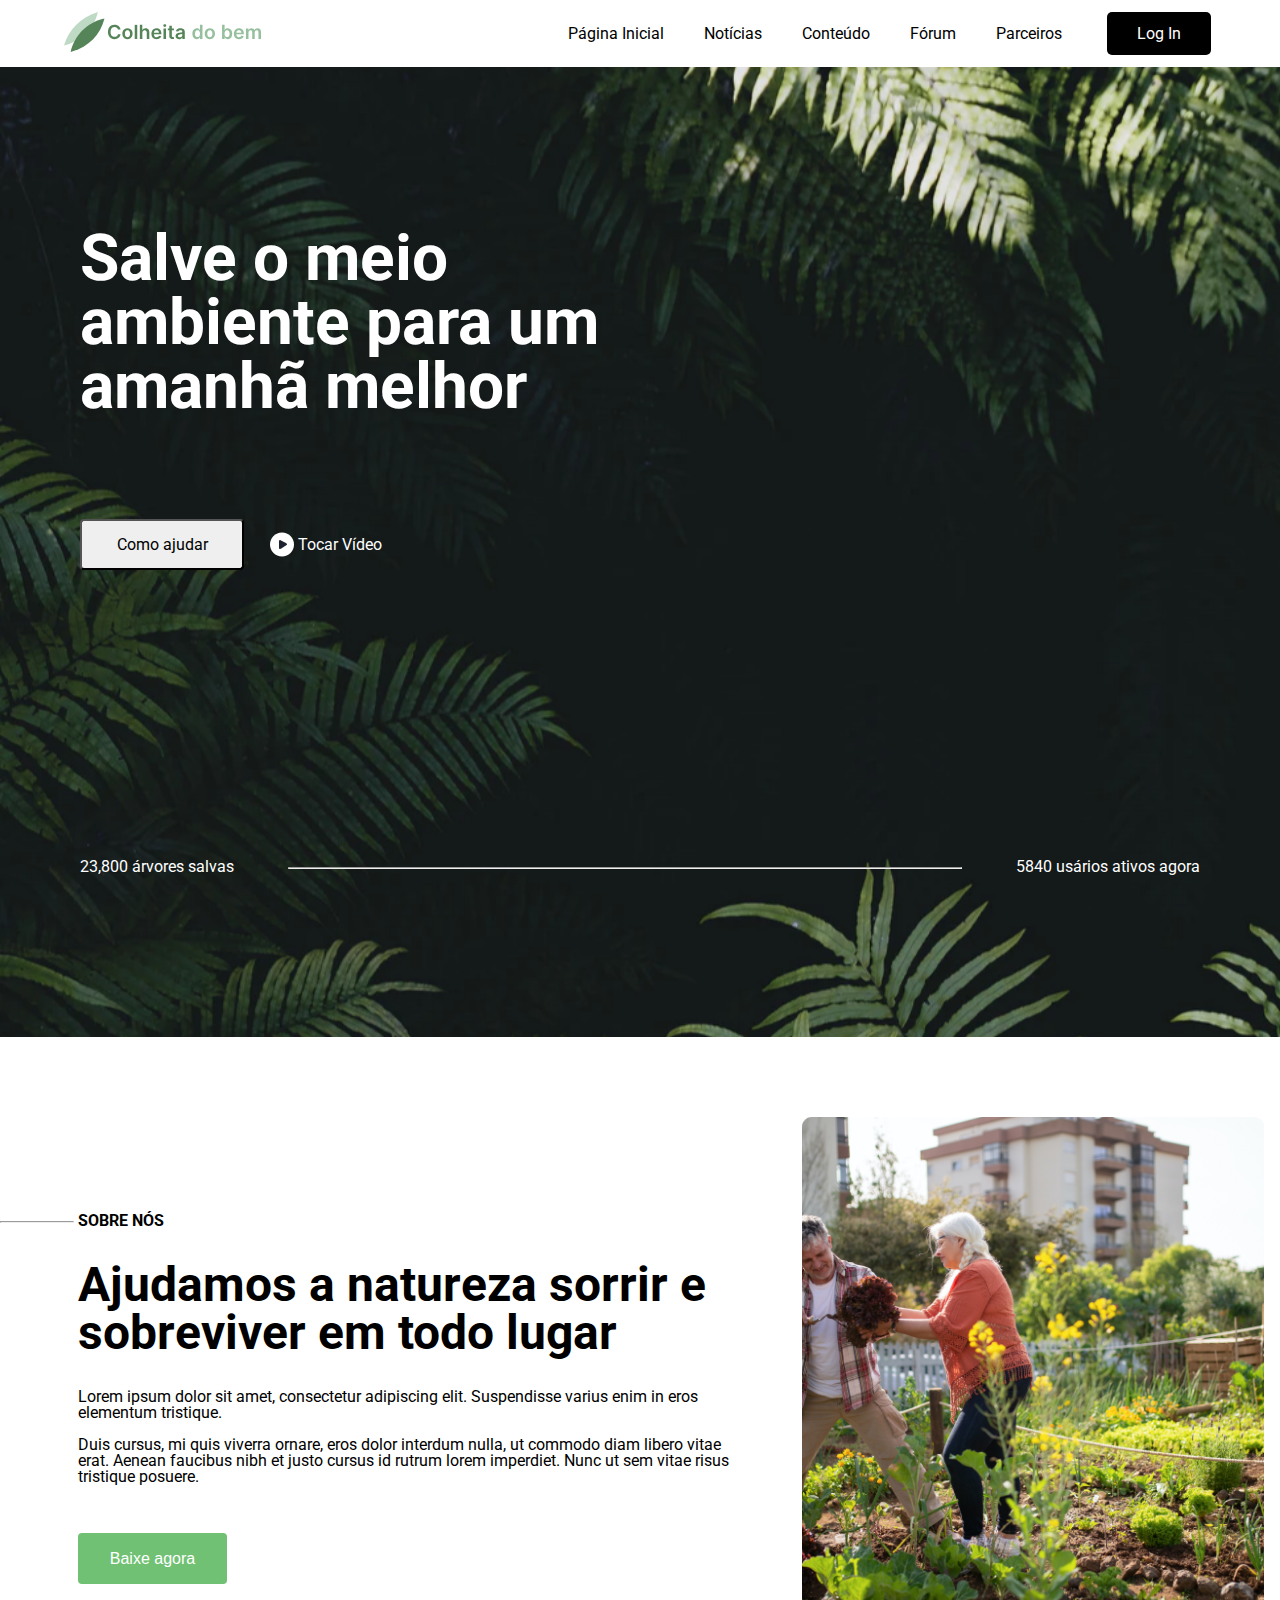
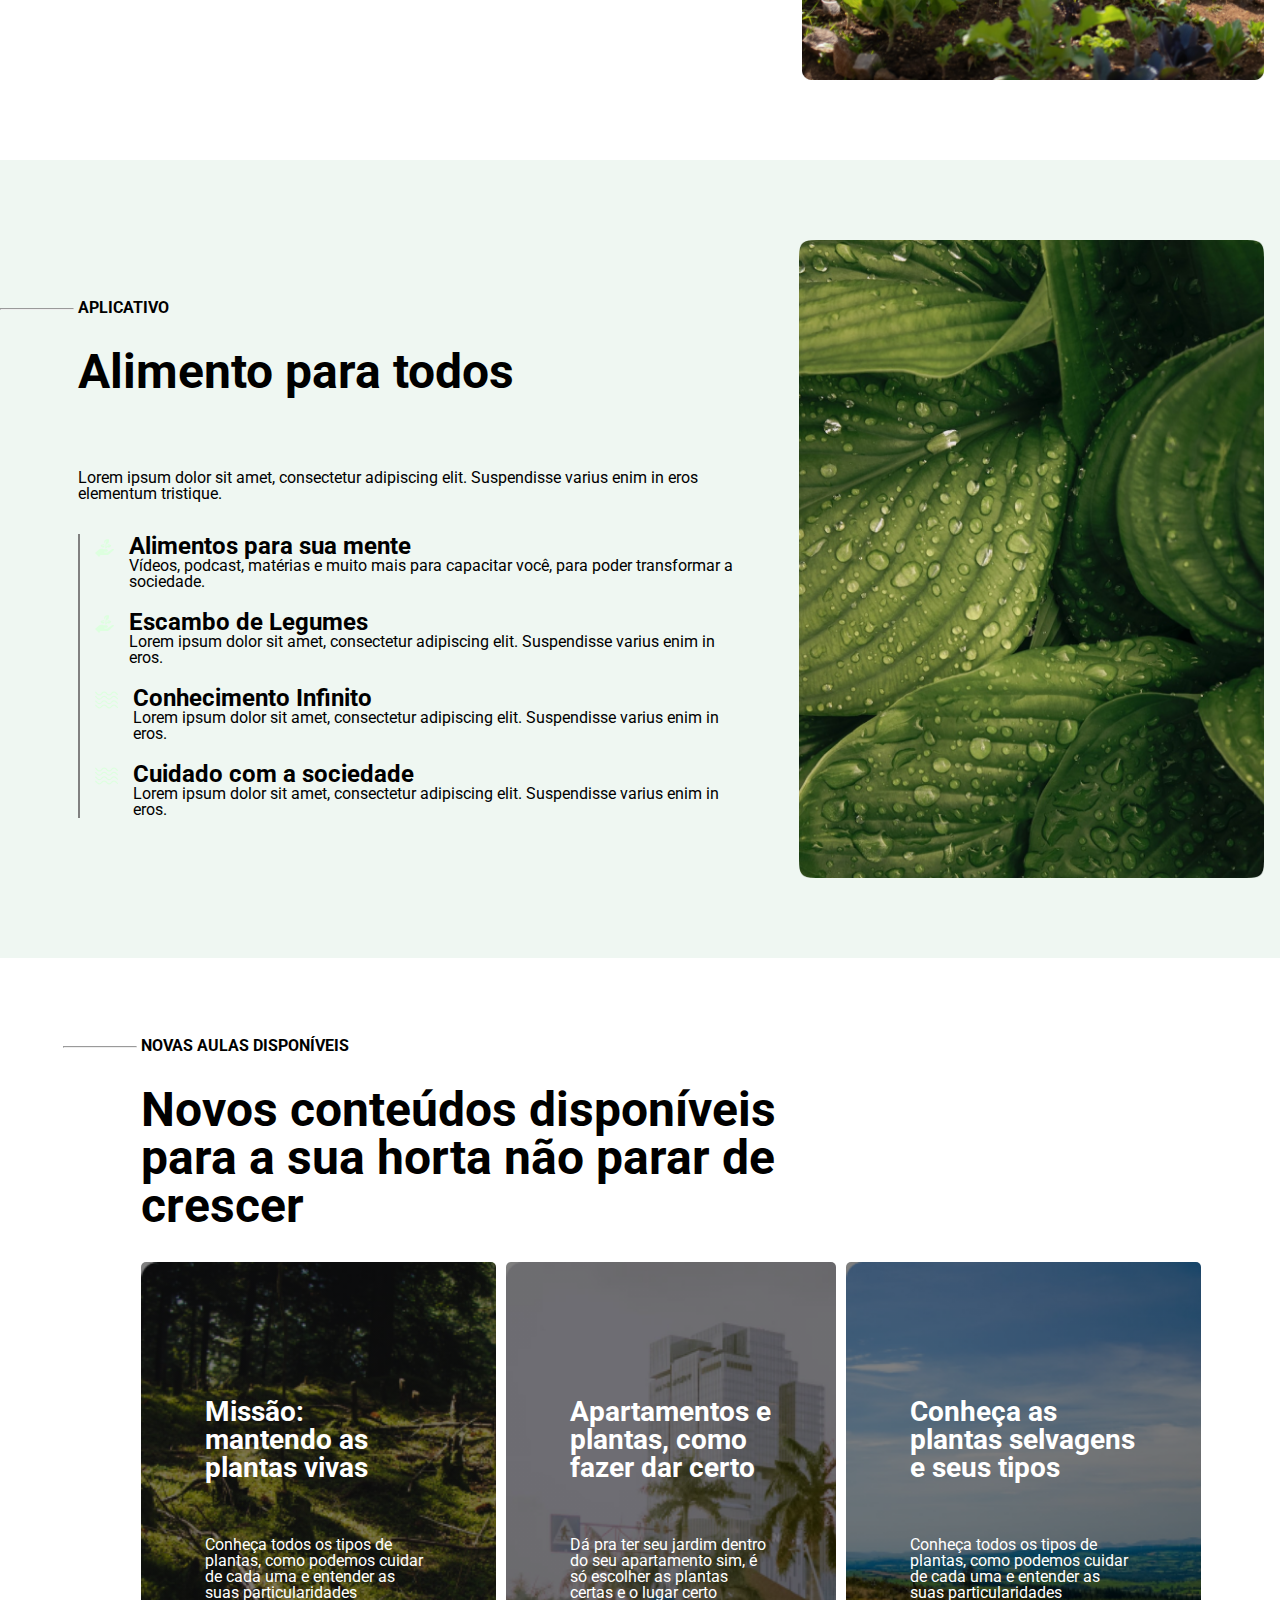
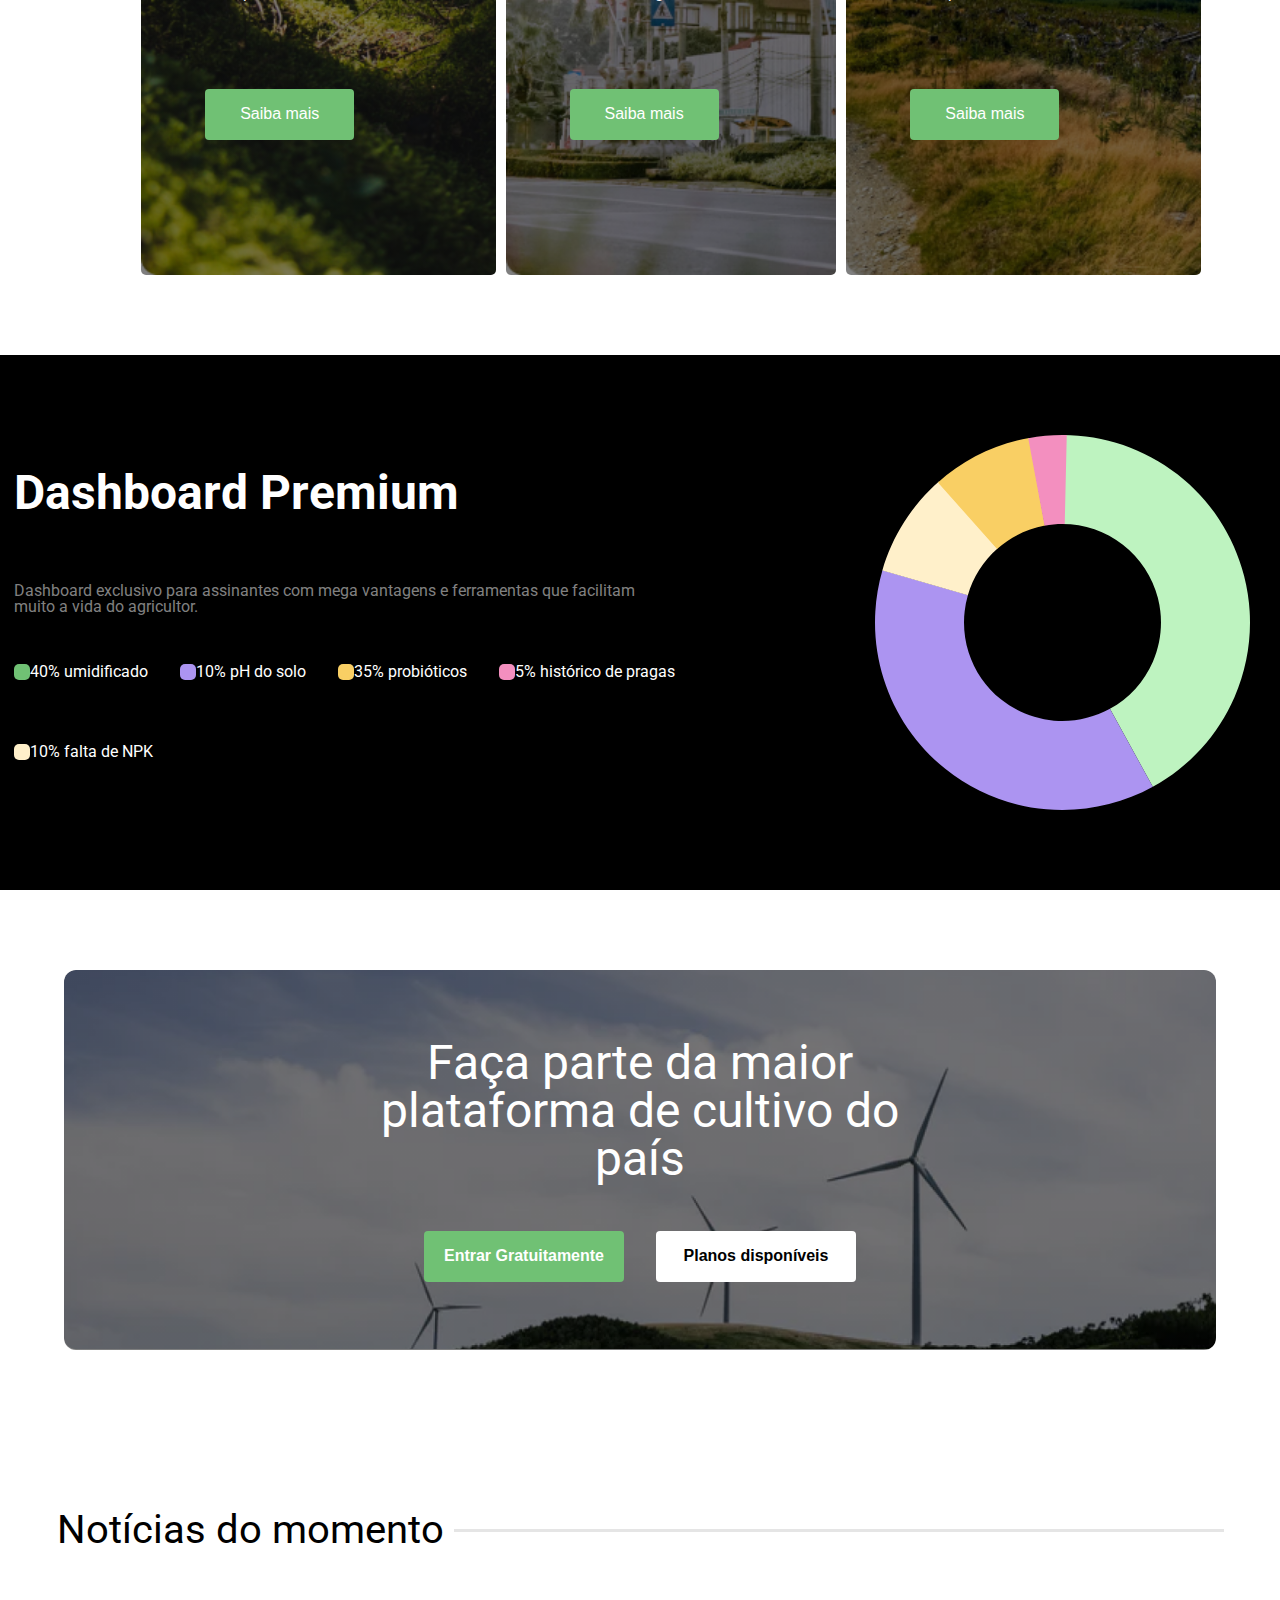
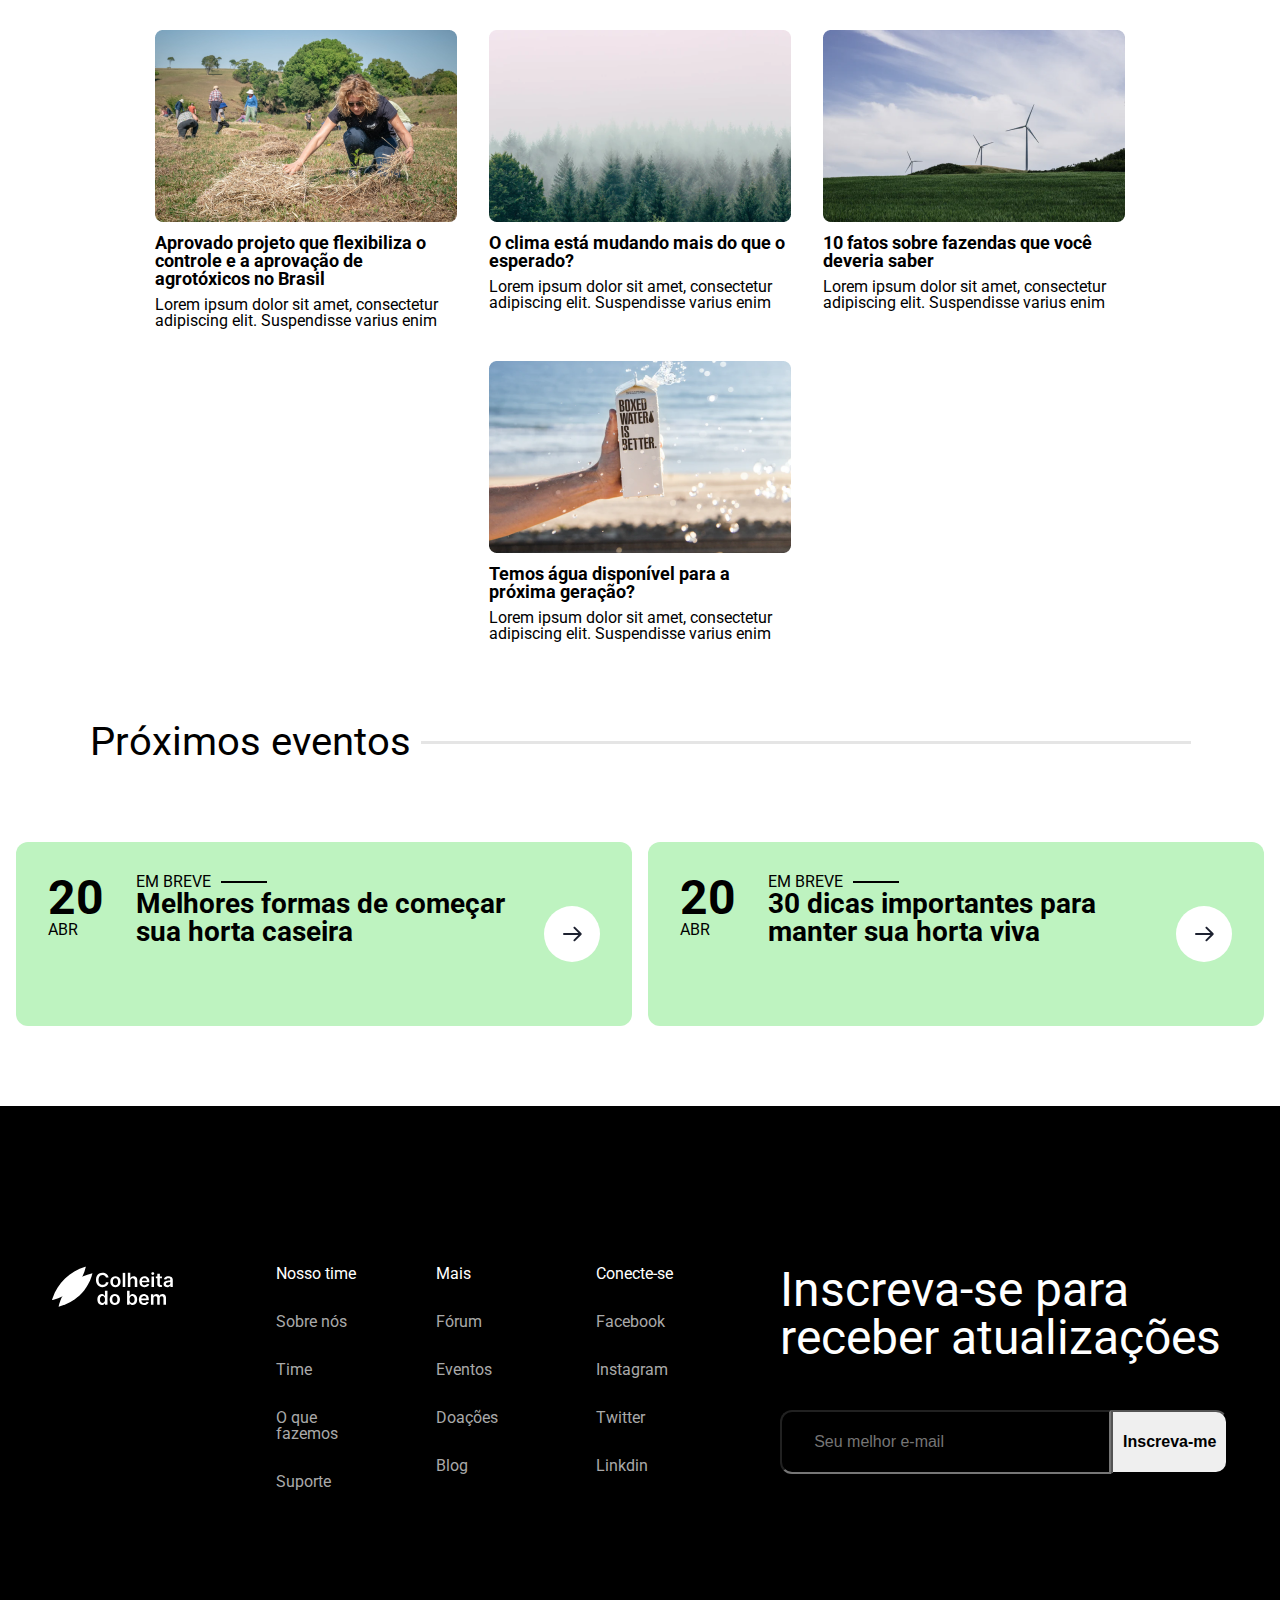
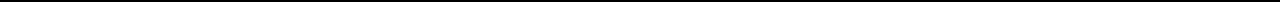
==== commit 9af5a67d: "layout das demais telas" ====
--- a/index.html
+++ b/index.html
@@ -21,7 +21,9 @@
     <section class="header">
         <header>
             <div class="logo">
-                <img src="./assets/logo.svg" alt="Colheita do Bem">
+                <a href="./index.html">
+                    <img src="./assets/logo.svg" alt="Colheita do Bem">
+                </a>
             </div>
             <nav class="header__menu__wrapper">
                 <ul class="header__menu">
@@ -51,7 +53,7 @@
                         </a>
                     </li>
                     <li class="header__menu__item login">
-                        <a href="">
+                        <a href="./pages/login.html">
                             Log In
                         </a>
                     </li>
@@ -102,7 +104,6 @@
                     posuere.</p>
                 <button>Baixe agora</button>
             </div>
-
         </div>
         <div class="sobre-nos__imagem">
             <img src="./assets/foto-sobre-nos.png" alt="Idosa caucasiana segurando um pé de alface">
--- a/style/style.css
+++ b/style/style.css
@@ -103,8 +103,8 @@
     display: flex;
     justify-content: center;
     gap: 5%;
+    align-items: center;
     padding: 5em 1em 5em 0;
-    align-items: center;
 }
 
 .sobre-nos,
@@ -166,10 +166,6 @@
     width: 100%;
 }
 
-.aplicativo__wrapper {
-    background-color: #EFF7F2;
-    ;
-}
 
 .aplicativo__textos ul {
     border-left: 2px solid grey;
@@ -181,10 +177,13 @@
 
 .aplicativo__textos img {
     color: #FFF;
-    background-color: #83D187;
     height: 18px;
     padding: 5px;
     border-radius: 4px;
+}
+.aplicativo__wrapper{
+    background-color: #EFF7F2;
+
 }
 
 .aplicativo__textos li {
--- a/style/media.css
+++ b/style/media.css
@@ -32,7 +32,12 @@
     img {
         width: 100%;
     }
-
+    .card__botao img {
+        width: 40px;
+    }
+    .card__evento h2{
+        font-size: 24px;
+    }
     .play_video img {
         width: fit-content;
     }
@@ -48,12 +53,15 @@
     }
 
     .aulas__textos ul {
+        width: fit-content;
         flex-wrap: wrap;
+        width: 100%;
+        justify-content: center;
     }
 
     .aulas__textos__item {
         padding: 1.5em 1em;
-        width: 220px;
+        width: 280px;
         height: 300px;
     }
 
@@ -183,12 +191,25 @@
         padding: 1em;
         background-repeat: no-repeat;
         background-size: cover;
+        color: #FFF;
+        justify-content: flex-start;
+    }
+    .aplicativo{
+        width: fit-content;
     }
 
     .aplicativo__imagem img {
         display: none;
     }
-
+    .evento__cards__item {
+        width: fit-content;
+        height: fit-content;
+        margin: 1em;
+        gap: 0.5em;
+        margin: 0.5em;
+    }
+    .card__evento h2 {
+        font-size: 20px;
 }
 
 /* celular */
@@ -376,16 +397,13 @@
     .eventos hr {
         width: 150px;
     }
+    .eventos h1{
+        margin-bottom:0 ;
+    }
 
     .eventos__cards {
         flex-direction: column;
         align-items: center;
-    }
-
-    .evento__cards__item {
-        width: fit-content;
-        height: fit-content;
-        margin: 1em;
     }
 
     .card__data__dia {
@@ -425,11 +443,6 @@
         width: 120px;
     }
 
-    .evento__cards__item {
-        gap: 0.5em;
-        margin: 0.5em;
-    }
-
     .card__evento {
         width: 150px;
     }
@@ -441,4 +454,5 @@
     .card__botao {
         width: 40px;
     }
+}
 }